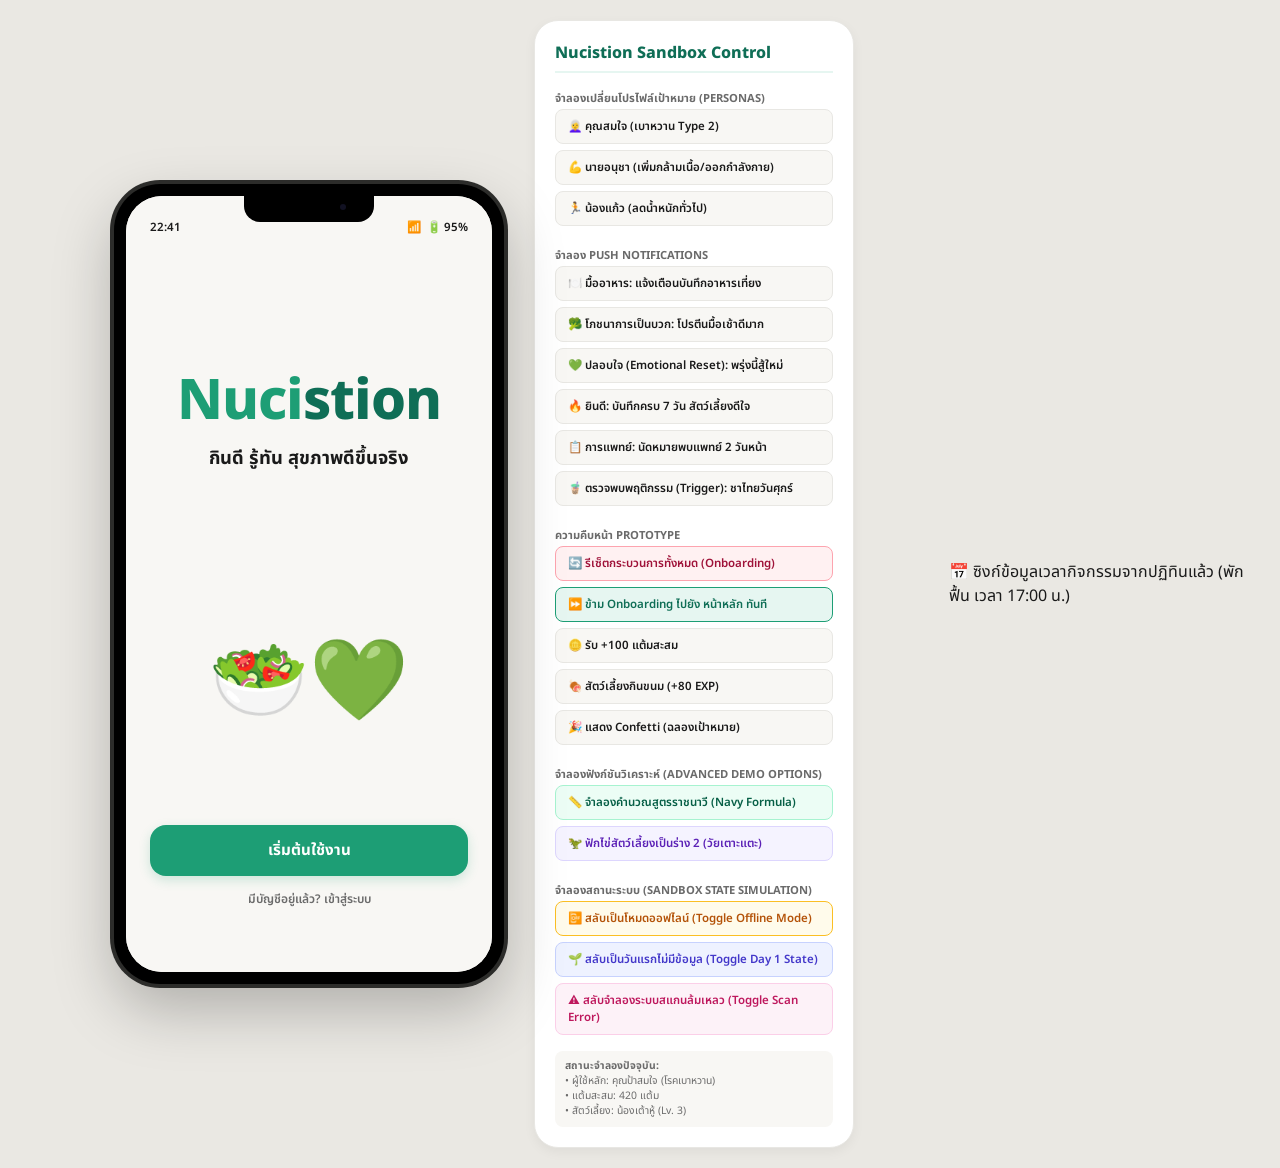
==== index.html @ e3ae2450 "feat: complete body composition, timing planner, custom name Nucistion, and sandbox controls" ====
<!DOCTYPE html>
<html lang="th">
<head>
  <meta charset="UTF-8">
  <meta name="viewport" content="width=device-width, initial-scale=1.0">
  <title>Nucistion — กินดี รู้ทัน สุขภาพดีขึ้นจริง</title>
  <meta name="description" content="Nucistion Mobile Prototype — Thai health and nutrition mobile app prototype.">
  <link rel="preconnect" href="https://fonts.googleapis.com">
  <link rel="preconnect" href="https://fonts.gstatic.com" crossorigin>
  <link href="https://fonts.googleapis.com/css2?family=Inter:wght@400;500;600;700;800&family=Noto+Sans+Thai:wght@300;400;500;600;700;800&display=swap" rel="stylesheet">
  <link rel="stylesheet" href="styles.css?v=1.0.2">
</head>
<body>

  <!-- App Sandbox containing the Phone Simulator and Developer Control Sidebar -->
  <div class="app-sandbox">

    <!-- ========================================== -->
    <!-- 📱 PHONE FRAME SIMULATOR -->
    <!-- ========================================== -->
    <div class="phone-frame">
      <div class="phone-inner">
        
        <!-- Status Bar notch details -->
        <div class="phone-notch"></div>
        <div class="phone-status-bar">
          <span class="time" id="status-time">10:03</span>
          <div class="status-right">
            <span>📶</span>
            <span>🔋 95%</span>
          </div>
        </div>

        <!-- Offline Mode Banner -->
        <div class="offline-banner" id="app-offline-banner" style="display: none;">
          📴 ออฟไลน์อยู่: ใช้ฐานข้อมูลในเครื่องชั่วคราว ข้อมูลจะถูกซิงก์เมื่อกลับมาเชื่อมต่อ
        </div>

        <!-- Floating Simulation Notification Bar -->
        <div class="floating-notif-banner" id="notif-banner" onclick="dismissNotifBanner()">
          <span class="floating-notif-icon" id="notif-icon">🍽️</span>
          <div class="floating-notif-content">
            <div class="floating-notif-title" id="notif-title">แจ้งเตือนบันทึกมื้ออาหาร</div>
            <div class="floating-notif-text" id="notif-text">ถึงเวลามื้อเที่ยงแล้ว อย่าลืมบันทึกนะ</div>
          </div>
        </div>

        <!-- Phone screens container -->
        <div class="phone-screens">

          <!-- ==================== ONBOARDING STEP 1 ==================== -->
          <div class="screen active" id="onb-1">
            <div class="welcome-container">
              <div class="welcome-logo-area">
                <div class="welcome-logo">Nuci<span>stion</span></div>
                <div class="welcome-tagline">กินดี รู้ทัน สุขภาพดีขึ้นจริง</div>
              </div>
              <div class="welcome-illust">🥗💚</div>
              <div class="btn-container" style="width: 100%; padding: 0;">
                <button class="primary-btn" onclick="nextOnboardingStep(2)">เริ่มต้นใช้งาน</button>
                <a href="#" class="secondary-link" onclick="bypassOnboarding()">มีบัญชีอยู่แล้ว? เข้าสู่ระบบ</a>
              </div>
            </div>
          </div>

          <!-- ==================== ONBOARDING STEP 2 ==================== -->
          <div class="screen" id="onb-2">
            <div class="onboarding-progress-container">
              <div class="onboarding-progress-bar">
                <div class="onboarding-progress-fill" style="width: 33.3%"></div>
              </div>
              <span class="onboarding-step-label">ขั้นตอนที่ 2 จาก 6: ข้อมูลเบื้องต้น</span>
            </div>
            
            <div class="section-title">ข้อมูลสัดส่วนของคุณ</div>
            
            <div class="form-group">
              <label class="form-label">ชื่อเล่นของคุณ</label>
              <input type="text" class="form-input" id="input-name" placeholder="ระบุชื่อของคุณ" value="สมใจ">
            </div>

            <div class="form-group">
              <label class="form-label">อายุ (ปี)</label>
              <input type="number" class="form-input" id="input-age" placeholder="ระบุอายุ" value="58">
            </div>

            <div class="form-group">
              <label class="form-label">เพศ</label>
              <div class="gender-select">
                <button class="gender-btn" id="g-male" onclick="setGender('ชาย')">ชาย</button>
                <button class="gender-btn active" id="g-female" onclick="setGender('หญิง')">หญิง</button>
                <button class="gender-btn" id="g-none" onclick="setGender('ไม่ระบุ')">ไม่ระบุ</button>
              </div>
            </div>

            <div class="form-group">
              <div class="input-row">
                <div style="flex: 1;">
                  <label class="form-label">น้ำหนัก (กิโลกรัม)</label>
                  <input type="number" class="form-input" id="input-weight" placeholder="เช่น 65" value="82" oninput="calculateBMI()">
                </div>
                <div style="flex: 1;">
                  <label class="form-label">ส่วนสูง (เซนติเมตร)</label>
                  <input type="number" class="form-input" id="input-height" placeholder="เช่น 160" value="158" oninput="calculateBMI()">
                </div>
              </div>
            </div>

            <!-- Dynamic auto-calculated BMI details widget -->
            <div class="bmi-widget">
              <div class="bmi-left">
                <span class="bmi-title">ดัชนีมวลกาย (BMI) ของคุณ</span>
                <span class="bmi-value" id="bmi-val">32.8</span>
                <div>
                  <span class="bmi-badge red" id="bmi-badge">โรคอ้วน</span>
                </div>
              </div>
              <div class="bmi-calories">
                <span class="calories-title">พลังงานแนะนำต่อวัน</span>
                <div class="calories-val" id="recommended-calories">1,600 kcal</div>
              </div>
            </div>

            <div class="btn-container">
              <button class="primary-btn" onclick="nextOnboardingStep(3)">ถัดไป</button>
            </div>
          </div>

          <!-- ==================== ONBOARDING STEP 3 (NEW) ==================== -->
          <div class="screen" id="onb-3">
            <div class="onboarding-progress-container">
              <div class="onboarding-progress-bar">
                <div class="onboarding-progress-fill" style="width: 50%"></div>
              </div>
              <span class="onboarding-step-label">ขั้นตอนที่ 3 จาก 6: องค์ประกอบร่างกาย</span>
            </div>

            <div class="section-title">ประมาณการไขมันสะสม (Body Fat %)</div>
            <p style="font-size: 0.68rem; color: var(--text-secondary); margin: -4px 0 12px; line-height: 1.4; padding: 0 4px;">
              สัดส่วนไขมันสะสมในร่างกายจะช่วยคำนวณเป้าหมายโปรตีนและสารอาหารได้แม่นยำยิ่งขึ้น เลือกวิธีประมาณการจากเครื่องมือด้านล่างนี้ได้เลยค่ะ
            </p>

            <div style="background: var(--surface); padding: 12px; border-radius: var(--radius); border: 1px solid var(--border); margin: 0 4px;">
              <div style="font-size: 0.72rem; font-weight: 800; color: var(--text-secondary); margin-bottom: 8px; display: flex; align-items: center; justify-content: space-between;">
                <span>🧬 การคำนวณองค์ประกอบร่างกาย</span>
                <select class="form-input" id="onb-body-comp-goal" onchange="syncOnbGoalToMain(this.value)" style="width: auto; padding: 2px 6px; font-size: 0.65rem; height: auto; border-radius: 8px; margin: 0; border: 1px solid var(--border);">
                  <option value="recomp">Recomp (เพิ่มกล้าม+ลดไขมัน)</option>
                  <option value="bulk">Bulk (เพิ่มกล้ามเนื้อ)</option>
                  <option value="cut">Cut (ลดไขมันรักษากล้าม)</option>
                  <option value="gain">เพิ่มน้ำหนัก (เพิ่มน้ำหนักตัว)</option>
                  <option value="none">ไม่มี (รักษาน้ำหนักตัว)</option>
                </select>
              </div>

              <!-- 3-Way Selector Method Tabs (Onboarding duplicate) -->
              <div style="display: flex; background: var(--bg); border-radius: 8px; padding: 2px; border: 1px solid var(--border); margin-bottom: 10px;">
                <button id="onb-bf-method-btn-manual" onclick="switchOnbBfMethod('manual')" style="flex: 1; padding: 5px 2px; font-size: 0.62rem; border: none; background: var(--surface); box-shadow: 0 1px 2px rgba(0,0,0,0.05); cursor: pointer; border-radius: 6px; font-weight: 700; color: var(--primary-dark); transition: all 0.2s;">✍️ กรอกเอง</button>
                <button id="onb-bf-method-btn-visual" onclick="switchOnbBfMethod('visual')" style="flex: 1; padding: 5px 2px; font-size: 0.62rem; border: none; background: transparent; cursor: pointer; border-radius: 6px; font-weight: 600; color: var(--text-muted); transition: all 0.2s;">👤 เลือกรูปร่าง</button>
                <button id="onb-bf-method-btn-navy" onclick="switchOnbBfMethod('navy')" style="flex: 1; padding: 5px 2px; font-size: 0.62rem; border: none; background: transparent; cursor: pointer; border-radius: 6px; font-weight: 600; color: var(--text-muted); transition: all 0.2s;">📏 สายวัด (Navy)</button>
              </div>

              <!-- Panel 1: Manual Input -->
              <div id="onb-bf-panel-manual" style="margin-bottom: 10px;">
                <div style="display: flex; gap: 8px; align-items: flex-end;">
                  <div style="flex: 1;">
                    <label style="font-size: 0.62rem; font-weight: 700; color: var(--text-muted); display: block; margin-bottom: 2px;">เปอร์เซ็นต์ไขมัน (% Body Fat)</label>
                    <input type="number" class="form-input" id="onb-input-body-fat" placeholder="ระบุ % เช่น 28" value="32" oninput="calculateOnbBodyComp()" style="padding: 4px 8px; font-size: 0.72rem; height: 30px; margin: 0; width: 100%;">
                  </div>
                </div>
                <span style="font-size: 0.58rem; color: var(--text-muted); display: block; margin-top: 4px;">*พิมพ์ % ไขมัน เพื่อประเมินผลลัพธ์มวลไร้ไขมันของคุณ</span>
              </div>

              <!-- Panel 2: Visual Selector -->
              <div id="onb-bf-panel-visual" style="display: none; margin-bottom: 10px;">
                <label style="font-size: 0.62rem; font-weight: 700; color: var(--text-muted); display: block; margin-bottom: 4px;">แตะเลือกรูปร่างปัจจุบันที่ตรงกับคุณมากที่สุด:</label>
                <div style="display: flex; flex-direction: column; gap: 4px;" id="onb-visual-options-container">
                  <!-- Loaded dynamically based on gender -->
                </div>
              </div>

              <!-- Panel 3: Navy Circumference Formula -->
              <div id="onb-bf-panel-navy" style="display: none; margin-bottom: 10px;">
                <div style="display: grid; grid-template-columns: 1fr 1fr; gap: 6px; margin-bottom: 6px;">
                  <div>
                    <label style="font-size: 0.58rem; font-weight: 700; color: var(--text-muted); display: block; margin-bottom: 1px;">รอบคอ (ซม.)</label>
                    <input type="number" class="form-input" id="onb-navy-neck" value="38" style="padding: 4px 6px; font-size: 0.7rem; height: 26px; margin: 0; width: 100%;">
                  </div>
                  <div>
                    <label style="font-size: 0.58rem; font-weight: 700; color: var(--text-muted); display: block; margin-bottom: 1px;">รอบเอว (ซม.)</label>
                    <input type="number" class="form-input" id="onb-navy-waist" value="94" style="padding: 4px 6px; font-size: 0.7rem; height: 26px; margin: 0; width: 100%;">
                  </div>
                  <div id="onb-navy-hip-container" style="display: none; grid-column: span 2;">
                    <label style="font-size: 0.58rem; font-weight: 700; color: var(--text-muted); display: block; margin-bottom: 1px;">รอบสะโพก (ซม.) *เฉพาะผู้หญิง</label>
                    <input type="number" class="form-input" id="onb-navy-hip" value="108" style="padding: 4px 6px; font-size: 0.7rem; height: 26px; margin: 0; width: 100%;">
                  </div>
                </div>
                <div style="display: flex; justify-content: space-between; align-items: center; font-size: 0.6rem; color: var(--text-secondary); margin-bottom: 6px; background: var(--bg); padding: 4px 6px; border-radius: 4px;">
                  <span>ส่วนสูงของคุณ (จากขั้นตอนที่ 2):</span>
                  <span style="font-weight: 700;" id="onb-navy-height-lbl">158 ซม.</span>
                </div>
                <button class="primary-btn" onclick="calculateOnbNavyBf()" style="padding: 6px; font-size: 0.68rem; font-weight: 700; width: 100%; border-radius: 8px;">คำนวณผลจากสูตรราชนาวี 📐</button>
              </div>

              <!-- Output Mass Card -->
              <div class="before-after-grid" style="grid-template-columns: 1fr 1fr; gap: 8px; margin-top: 6px;">
                <div class="ba-card" style="padding: 6px 8px; background: var(--bg);">
                  <span class="ba-lbl" style="font-size: 0.58rem;">Lean Mass (มวลไร้ไขมัน)</span>
                  <div style="margin: 2px 0;">
                    <span id="onb-lean-mass" style="font-size: 0.85rem; font-weight: 700; color: var(--primary-dark);">55.8 kg</span>
                  </div>
                </div>
                <div class="ba-card" style="padding: 6px 8px; background: var(--bg);">
                  <span class="ba-lbl" style="font-size: 0.58rem;">Fat Mass (มวลไขมันรวม)</span>
                  <div style="margin: 2px 0;">
                    <span id="onb-fat-mass" style="font-size: 0.85rem; font-weight: 700; color: var(--danger);">26.2 kg</span>
                  </div>
                </div>
              </div>
            </div>

            <div class="btn-container">
              <button class="primary-btn" onclick="nextOnboardingStep(4)">ถัดไป</button>
            </div>
          </div>

          <!-- ==================== ONBOARDING STEP 4 (OLD 3) ==================== -->
          <div class="screen" id="onb-4">
            <div class="onboarding-progress-container">
              <div class="onboarding-progress-bar">
                <div class="onboarding-progress-fill" style="width: 66.6%"></div>
              </div>
              <span class="onboarding-step-label">ขั้นตอนที่ 4 จาก 6: เลือกเป้าหมายและภาวะสุขภาพ</span>
            </div>

            <div class="section-title">SECTION A: ฉันเป็นคนทั่วไป ต้องการ...</div>
            <div class="preset-cards" id="general-presets">
              <div class="preset-card" id="card-weight-loss" onclick="togglePreset('weight-loss')">
                <div class="preset-icon">🏃</div>
                <div class="preset-info">
                  <div class="preset-name">ลดน้ำหนัก</div>
                  <div class="preset-desc">ลดแคลอรีและไขมัน เพื่อน้ำหนักที่ดีขึ้น</div>
                </div>
              </div>
              <div class="preset-card" id="card-muscle" onclick="togglePreset('muscle')">
                <div class="preset-icon">💪</div>
                <div class="preset-info">
                  <div class="preset-name">เพิ่มกล้ามเนื้อ</div>
                  <div class="preset-desc">เพิ่มโปรตีนและ Macro ที่เหมาะกับการออกกำลังกาย</div>
                </div>
              </div>
              <div class="preset-card" id="card-healthy" onclick="togglePreset('healthy')">
                <div class="preset-icon">🥗</div>
                <div class="preset-info">
                  <div class="preset-name">กินสุขภาพดีขึ้น</div>
                  <div class="preset-desc">ปรับพฤติกรรมการกินทั่วไป ไม่มีโรคเฉพาะ</div>
                </div>
              </div>
              <div class="preset-card" id="card-energy" onclick="togglePreset('energy')">
                <div class="preset-icon">⚡</div>
                <div class="preset-info">
                  <div class="preset-name">เพิ่มพลังงาน</div>
                  <div class="preset-desc">กินอาหารที่ให้พลังงานสม่ำเสมอตลอดวัน</div>
                </div>
              </div>
              <div class="preset-card" id="card-mindful" onclick="togglePreset('mindful')">
                <div class="preset-icon">🧘</div>
                <div class="preset-info">
                  <div class="preset-name">ลดความเครียดจากการกิน</div>
                  <div class="preset-desc">ไม่นับแคลอรีเคร่งครัด เน้น Mindful Eating</div>
                </div>
              </div>
            </div>

            <div class="section-title">SECTION B: ฉันมีโรคประจำตัว ต้องการดูแล...</div>
            <div class="preset-cards" id="ncd-presets">
              <div class="preset-card active" id="card-ncd-diabetes" onclick="togglePreset('ncd-diabetes')">
                <div class="preset-icon">🩸</div>
                <div class="preset-info">
                  <div class="preset-name">โรคเบาหวาน (Type 2)</div>
                  <div class="preset-desc">ควบคุมน้ำตาลและคาร์โบไฮเดรต ค่า target อิงจาก WHO</div>
                  <span class="ncd-badge-tag">NCD Program • เบาหวาน</span>
                </div>
              </div>
              <div class="preset-card" id="card-ncd-bp" onclick="togglePreset('ncd-bp')">
                <div class="preset-icon">💊</div>
                <div class="preset-info">
                  <div class="preset-name">ความดันโลหิตสูง</div>
                  <div class="preset-desc">ลดโซเดียม เพิ่มโพแทสเซียม ตาม DASH Diet</div>
                  <span class="ncd-badge-tag">NCD Program • ความดัน</span>
                </div>
              </div>
              <div class="preset-card" id="card-ncd-cholesterol" onclick="togglePreset('ncd-cholesterol')">
                <div class="preset-icon">🫀</div>
                <div class="preset-info">
                  <div class="preset-name">ไขมันในเลือดสูง</div>
                  <div class="preset-desc">ลดไขมันอิ่มตัว เพิ่มไขมันดี ลด LDL</div>
                  <span class="ncd-badge-tag">NCD Program • ไขมัน</span>
                </div>
              </div>
              <div class="preset-card" id="card-ncd-obesity" onclick="togglePreset('ncd-obesity')">
                <div class="preset-icon">⚖️</div>
                <div class="preset-info">
                  <div class="preset-name">โรคอ้วน (BMI > 30)</div>
                  <div class="preset-desc">โปรแกรมลดน้ำหนักเข้มข้น ดูแลทั้งแคลอรีและโภชนาการ</div>
                  <span class="ncd-badge-tag">NCD Program • โรคอ้วน</span>
                </div>
              </div>
              <div class="preset-card" id="card-ncd-multi" onclick="togglePreset('ncd-multi')">
                <div class="preset-icon">🔴</div>
                <div class="preset-info">
                  <div class="preset-name">มีหลายโรคพร้อมกัน</div>
                  <div class="preset-desc">ปรับ target ให้ครอบคลุมทุกโรคที่มี</div>
                  <span class="ncd-badge-tag">NCD Program • หลายโรค</span>
                </div>
              </div>
            </div>

            <div class="btn-container">
              <button class="primary-btn" onclick="nextOnboardingStep(5)">ถัดไป</button>
            </div>
          </div>

          <!-- ==================== ONBOARDING STEP 5 (OLD 4) ==================== -->
          <div class="screen" id="onb-5">
            <div class="onboarding-progress-container">
              <div class="onboarding-progress-bar">
                <div class="onboarding-progress-fill" style="width: 83.3%"></div>
              </div>
              <span class="onboarding-step-label">ขั้นตอนที่ 5 จาก 6: เป้าหมายทางโภชนาการประจำวัน</span>
            </div>

            <div class="section-title">เป้าหมายของคุณที่ระบบวิเคราะห์ไว้</div>
            
            <div class="target-preview-grid" id="target-preview-list">
              <!-- Calorie -->
              <div class="target-card">
                <span class="target-card-icon">🔥</span>
                <span class="target-card-label">พลังงานพลังงานที่ควรได้รับ</span>
                <span class="target-card-val" id="prev-val-calories">1,600 kcal</span>
              </div>
              <!-- Sugar -->
              <div class="target-card">
                <span class="target-card-icon">🍬</span>
                <span class="target-card-label">เป้าหมายน้ำตาล</span>
                <span class="target-card-val" id="prev-val-sugar">&lt; 25 g</span>
                <span class="target-card-limit" id="prev-lbl-sugar">NCD Limit • เบาหวาน</span>
              </div>
              <!-- Carb -->
              <div class="target-card">
                <span class="target-card-icon">🍚</span>
                <span class="target-card-label">เป้าหมายคาร์โบไฮเดรต</span>
                <span class="target-card-val" id="prev-val-carb">&lt; 130 g</span>
              </div>
              <!-- Sodium -->
              <div class="target-card">
                <span class="target-card-icon">🧂</span>
                <span class="target-card-label">เป้าหมายโซเดียม</span>
                <span class="target-card-val" id="prev-val-sodium">&lt; 2,000 mg</span>
              </div>
              <!-- Protein -->
              <div class="target-card">
                <span class="target-card-icon">🥩</span>
                <span class="target-card-label">เป้าหมายโปรตีน</span>
                <span class="target-card-val" id="prev-val-protein">&gt; 70 g</span>
              </div>
              <!-- Fat -->
              <div class="target-card">
                <span class="target-card-icon">🥑</span>
                <span class="target-card-label">เป้าหมายไขมัน</span>
                <span class="target-card-val" id="prev-val-fat">&lt; 50 g</span>
              </div>
            </div>

            <span class="subtitle-center">ปรับได้ภายหลังในการตั้งค่าในโปรไฟล์</span>

            <div class="btn-container">
              <button class="primary-btn" onclick="nextOnboardingStep(6)">ถัดไป</button>
            </div>
          </div>

          <!-- ==================== ONBOARDING STEP 6 (OLD 5) ==================== -->
          <div class="screen" id="onb-6">
            <div class="onboarding-progress-container">
              <div class="onboarding-progress-bar">
                <div class="onboarding-progress-fill" style="width: 100%"></div>
              </div>
              <span class="onboarding-step-label">ขั้นตอนที่ 6 จาก 6: แจ้งเตือน & การเชื่อมต่อ</span>
            </div>

            <div class="setup-group">
              <div class="setup-title">⏰ ให้แจ้งเตือนบันทึกมื้ออาหารกี่โมง?</div>
              <div class="time-slots">
                <div class="time-slot-row" style="display: flex; align-items: center; justify-content: space-between; margin-bottom: 8px;">
                  <div style="display: flex; align-items: center; gap: 8px;">
                    <input type="checkbox" id="enable-breakfast" checked onchange="toggleMealReminder('breakfast', this.checked)" style="width: 16px; height: 16px; margin: 0; cursor: pointer; accent-color: var(--primary);">
                    <span class="time-slot-label" id="lbl-breakfast">🌅 มื้อเช้า</span>
                  </div>
                  <input type="text" class="time-slot-input" id="alert-breakfast" value="08:00" placeholder="08:00" maxlength="5" oninput="formatTimeInput(this)" onblur="validateAndCleanTimeInput(this)" style="margin: 0; width: 75px; text-align: center;">
                </div>
                <div class="time-slot-row" style="display: flex; align-items: center; justify-content: space-between; margin-bottom: 8px;">
                  <div style="display: flex; align-items: center; gap: 8px;">
                    <input type="checkbox" id="enable-lunch" checked onchange="toggleMealReminder('lunch', this.checked)" style="width: 16px; height: 16px; margin: 0; cursor: pointer; accent-color: var(--primary);">
                    <span class="time-slot-label" id="lbl-lunch">☀️ มื้อเที่ยง</span>
                  </div>
                  <input type="text" class="time-slot-input" id="alert-lunch" value="12:30" placeholder="12:30" maxlength="5" oninput="formatTimeInput(this)" onblur="validateAndCleanTimeInput(this)" style="margin: 0; width: 75px; text-align: center;">
                </div>
                <div class="time-slot-row" style="display: flex; align-items: center; justify-content: space-between;">
                  <div style="display: flex; align-items: center; gap: 8px;">
                    <input type="checkbox" id="enable-dinner" checked onchange="toggleMealReminder('dinner', this.checked)" style="width: 16px; height: 16px; margin: 0; cursor: pointer; accent-color: var(--primary);">
                    <span class="time-slot-label" id="lbl-dinner">🌙 มื้อเย็น</span>
                  </div>
                  <input type="text" class="time-slot-input" id="alert-dinner" value="18:30" placeholder="18:30" maxlength="5" oninput="formatTimeInput(this)" onblur="validateAndCleanTimeInput(this)" style="margin: 0; width: 75px; text-align: center;">
                </div>
              </div>
            </div>

            <div class="setup-group">
              <div class="setup-title">🔌 เชื่อมต่อข้อมูลภายนอก</div>
              
              <div class="toggle-row">
                <div class="toggle-info">
                  <span class="toggle-label">เชื่อมต่อ Google Fit / Apple Health</span>
                  <span class="toggle-desc">เพื่อนำเข้าจำนวนก้าวและข้อมูลการเผาผลาญประจำวัน</span>
                </div>
                <label class="switch">
                  <input type="checkbox" id="link-health" checked>
                  <span class="slider"></span>
                </label>
              </div>

              <div class="toggle-row" style="opacity: 0.55; cursor: not-allowed; pointer-events: none;">
                <div class="toggle-info">
                  <span class="toggle-label" style="color: var(--text-muted);">เชื่อมต่อนัดหมายแพทย์</span>
                  <span class="toggle-desc">เพื่อแบ่งปันข้อมูลและรายงานบันทึกอาหารให้แพทย์เข้าถึง</span>
                  <span style="font-size: 0.58rem; color: #9CA3AF; display: block; margin-top: 2px; font-weight: 600;">🔒 ระบบยังไม่เปิดใช้งาน (เร็วๆ นี้)</span>
                </div>
                <label class="switch" style="cursor: not-allowed;">
                  <input type="checkbox" id="link-doctor" disabled>
                  <span class="slider"></span>
                </label>
              </div>

              <div class="toggle-row">
                <div class="toggle-info">
                  <span class="toggle-label">เชื่อมต่อปฏิทิน (Google Calendar / iCal)</span>
                  <span class="toggle-desc">เพื่อซิงก์เวลานัดออกกำลังกาย วิ่ง หรือสอบ/ประชุม อัตโนมัติ</span>
                </div>
                <label class="switch">
                  <input type="checkbox" id="link-calendar" checked onchange="toggleCalendarSync(this.checked)">
                  <span class="slider"></span>
                </label>
              </div>
            </div>

            <div class="btn-container">
              <button class="primary-btn" onclick="startApp()">เริ่มใช้งาน Nucistion</button>
            </div>
          </div>

          <!-- ==================== MAIN TAB 1: HOME ==================== -->
          <div class="screen" id="main-tab-home">
            <div class="home-top-bar">
              <div class="user-greeting">
                <span class="hi">สวัสดี 👋</span>
                <span class="name" id="home-user-name">คุณสมใจ</span>
              </div>
              <div class="home-top-actions">
                <div class="streak-pill" id="home-streak-badge">
                  <span>🔥</span> <span id="home-streak-val">7</span> วัน
                </div>
                <div class="notif-bell" onclick="simulateFloatingNotification(1)">
                  <span>🔔</span>
                  <div class="notif-bell-badge"></div>
                </div>
              </div>
            </div>

            <!-- Synced Steps & Calories Burned Widget (Google Fit / Apple Health) -->
            <div class="sync-steps-widget" id="health-sync-widget" style="display: none;">
              <div style="display:flex; align-items:center; gap:8px;">
                <span style="font-size:1.3rem;">🏃</span>
                <div>
                  <div style="font-size:0.75rem; font-weight:700;" id="health-steps">🚶 8,420 ก้าว</div>
                  <div style="font-size:0.58rem; color:var(--text-secondary);">ดึงข้อมูลจาก Google Fit วันนี้</div>
                </div>
              </div>
              <div style="font-size:0.85rem; font-weight:800; color:#1D9E75;" id="health-burn">🔥 340 kcal</div>
            </div>

            <div id="home-normal-view">
              <!-- SVG Multi concentric rings center component -->
            <div class="nutrition-ring-container">
              <svg class="nested-svg-rings" viewBox="0 0 200 200">
                <!-- Concentric ring 1: Calories (r=85, circ=534) -->
                <circle class="svg-ring-bg" cx="100" cy="100" r="85"></circle>
                <circle class="svg-ring-fill" id="ring-cals" cx="100" cy="100" r="85" stroke="#1D9E75" stroke-dasharray="534" stroke-dashoffset="267"></circle>

                <!-- Concentric ring 2: Protein (r=74, circ=465) -->
                <circle class="svg-ring-bg" cx="100" cy="100" r="74"></circle>
                <circle class="svg-ring-fill" id="ring-protein" cx="100" cy="100" r="74" stroke="#3B82F6" stroke-dasharray="465" stroke-dashoffset="180"></circle>

                <!-- Concentric ring 3: Carb (r=63, circ=396) -->
                <circle class="svg-ring-bg" cx="100" cy="100" r="63"></circle>
                <circle class="svg-ring-fill" id="ring-carb" cx="100" cy="100" r="63" stroke="#FBBF24" stroke-dasharray="396" stroke-dashoffset="100"></circle>

                <!-- Concentric ring 4: Fat (r=52, circ=327) -->
                <circle class="svg-ring-bg" cx="100" cy="100" r="52"></circle>
                <circle class="svg-ring-fill" id="ring-fat" cx="100" cy="100" r="52" stroke="#EC4899" stroke-dasharray="327" stroke-dashoffset="80"></circle>

                <!-- Concentric ring 5: Sodium (r=41, circ=258) -->
                <circle class="svg-ring-bg" cx="100" cy="100" r="41"></circle>
                <circle class="svg-ring-fill" id="ring-sodium" cx="100" cy="100" r="41" stroke="#F97316" stroke-dasharray="258" stroke-dashoffset="193"></circle>

                <!-- Concentric ring 6: Sugar (r=30, circ=188) -->
                <circle class="svg-ring-bg" cx="100" cy="100" r="30"></circle>
                <circle class="svg-ring-fill" id="ring-sugar" cx="100" cy="100" r="30" stroke="#EF4444" stroke-dasharray="188" stroke-dashoffset="140"></circle>
              </svg>
              <div class="ring-center-text">
                <span class="ring-center-label">เหลือพลังงาน</span>
                <span class="ring-center-val" id="home-rem-calories">820</span>
                <span class="ring-center-unit">kcal</span>
              </div>
            </div>

            <!-- Ring details indicators -->
            <div class="home-nutrient-grid">
              <div class="home-nutrient-micro" id="card-micro-cal">
                <div class="micro-header">
                  <span class="micro-dot" style="background:#1D9E75;"></span>
                  <span class="micro-name">พลังงาน</span>
                </div>
                <div class="micro-val"><span id="lbl-cal-curr">780</span> <span class="micro-max">/ <span id="lbl-cal-max">1600</span> kcal</span></div>
              </div>
              <div class="home-nutrient-micro" id="card-micro-protein">
                <div class="micro-header">
                  <span class="micro-dot" style="background:#3B82F6;"></span>
                  <span class="micro-name">โปรตีน</span>
                </div>
                <div class="micro-val"><span id="lbl-protein-curr">45</span> <span class="micro-max">/ <span id="lbl-protein-max">70</span> g</span></div>
              </div>
              <div class="home-nutrient-micro" id="card-micro-carb">
                <div class="micro-header">
                  <span class="micro-dot" style="background:#FBBF24;"></span>
                  <span class="micro-name">คาร์บ</span>
                </div>
                <div class="micro-val"><span id="lbl-carb-curr">95</span> <span class="micro-max">/ <span id="lbl-carb-max">130</span> g</span></div>
              </div>
              <div class="home-nutrient-micro" id="card-micro-fat">
                <div class="micro-header">
                  <span class="micro-dot" style="background:#EC4899;"></span>
                  <span class="micro-name">ไขมัน</span>
                </div>
                <div class="micro-val"><span id="lbl-fat-curr">25</span> <span class="micro-max">/ <span id="lbl-fat-max">50</span> g</span></div>
              </div>
              <div class="home-nutrient-micro" id="card-micro-sodium">
                <div class="micro-header">
                  <span class="micro-dot" style="background:#F97316;"></span>
                  <span class="micro-name">โซเดียม</span>
                </div>
                <div class="micro-val"><span id="lbl-sodium-curr">1,490</span> <span class="micro-max">/ <span id="lbl-sodium-max">2000</span> mg</span></div>
              </div>
              <div class="home-nutrient-micro" id="card-micro-sugar">
                <div class="micro-header">
                  <span class="micro-dot" style="background:#EF4444;"></span>
                  <span class="micro-name">น้ำตาล</span>
                </div>
                <div class="micro-val"><span id="lbl-sugar-curr">42</span> <span class="micro-max">/ <span id="lbl-sugar-max">25</span> g</span></div>
              </div>
            </div>

            <!-- Meal Quality Score Card -->
            <div class="dashboard-card" onclick="openMealQualityModal()" style="cursor: pointer; transition: transform 0.2s;" onmouseover="this.style.transform='translateY(-2px)'" onmouseout="this.style.transform='translateY(0)'">
              <div class="score-widget">
                <div class="score-circle amber" id="score-circle">58</div>
                <div class="score-details">
                  <span class="score-lbl">คะแนนคุณภาพมื้ออาหารวันนี้ 🔍 (กดดูรายละเอียด)</span>
                  <div class="score-badge-text amber" id="score-badge-text">พอใช้</div>
                  <div class="score-tip" id="score-tip-text">มื้อกลางวันน้ำตาลค่อนข้างสูง มื้อเย็นลองเน้นทานผักผลไม้นะคะ 🥦</div>
                </div>
              </div>
            </div>

            <!-- Today's Meal Log -->
            <div class="meal-list-header">บันทึกอาหารวันนี้</div>
            <div class="meal-rows">
              <!-- Morning -->
              <div class="meal-log-row">
                <div class="meal-row-left">
                  <span class="meal-row-icon">🌅</span>
                  <div class="meal-row-info">
                    <span class="meal-row-title">มื้อเช้า</span>
                    <span class="meal-row-desc" id="row-desc-morning">ข้าวต้มปลาทองเก๊า + ไข่ต้ม</span>
                  </div>
                </div>
                <div class="meal-row-calories" id="row-cal-morning">280 kcal</div>
              </div>
              <!-- Lunch -->
              <div class="meal-log-row" id="lunch-row-container">
                <div class="meal-row-left">
                  <span class="meal-row-icon">☀️</span>
                  <div class="meal-row-info">
                    <span class="meal-row-title">มื้อเที่ยง</span>
                    <span class="meal-row-desc" id="row-desc-lunch">ผัดซีอิ๊วเส้นใหญ่หมูสับ</span>
                  </div>
                </div>
                <div class="meal-row-calories" id="row-cal-lunch">500 kcal</div>
              </div>
              <!-- Dinner -->
              <div class="meal-log-row" id="dinner-row-container">
                <div class="meal-row-left">
                  <span class="meal-row-icon">🌙</span>
                  <div class="meal-row-info">
                    <span class="meal-row-title">มื้อเย็น</span>
                    <span class="meal-row-desc empty" id="row-desc-dinner">+ บันทึกมื้อนี้</span>
                  </div>
                </div>
                <button class="meal-quick-add" onclick="switchTab('tab-scan')">📸</button>
              </div>
            </div>

            <!-- Decision support preview card -->
            <div class="decision-preview-card">
              <div class="decision-prev-header">
                <span>🧭</span> ก่อนมื้อถัดไปแนะนำ
              </div>
              <div class="decision-prev-text" id="home-decision-coach-text">
                น้ำตาลสะสมวันนี้ใกล้เป้าหมายแล้ว หลีกเลี่ยงน้ำหวานชาไข่มุก และเลือกข้าวกล้องในมื้อเย็นนะคะ
              </div>
              <button class="decision-prev-btn" onclick="switchTab('tab-decision')">ดูคำแนะนำทั้งหมด →</button>
            </div>

            <!-- Virtual Pet Widget -->
            <div class="pet-widget-card" onclick="switchTab('tab-profile')">
              <span class="pet-widget-illust" id="pet-widget-mood">🐱</span>
              <div class="pet-widget-info">
                <div class="pet-widget-header">
                  <span class="pet-widget-name" id="pet-widget-name">น้องเต้าหู้</span>
                  <span class="pet-widget-lvl" id="pet-widget-lvl">Lv. 3</span>
                </div>
                <div class="pet-widget-status" id="pet-widget-status">วันนี้น้ำตาลเกินเป้าหมาย น้องเหนื่อยเล็กน้อย ต้องการผักสักนิด!</div>
              </div>
            </div>
          </div> <!-- End of home-normal-view -->

          <!-- Onboarding Day 1 Home Empty State -->
          <div id="home-empty-view" class="empty-state-view" style="display: none;">
            <div class="empty-state-emoji" id="home-empty-emoji">🏠🥗</div>
            <div class="empty-state-title" id="home-empty-title">ยินดีต้อนรับสู่วันแรกของคุณ!</div>
            <div class="empty-state-desc" id="home-empty-desc">
              ยินดีต้อนรับสู่ Nucistion! วันนี้ยังไม่มีการบันทึกอาหาร เริ่มสร้างพฤติกรรมโภชนาการที่ดีด้วยการถ่ายรูปหรือพิมพ์ค้นหาอาหารที่คุณทานเพื่อปลดล็อคบทวิเคราะห์ในแดชบอร์ดกันค่ะ
            </div>
            <button class="primary-btn" id="home-empty-btn" onclick="switchTab('tab-scan')" style="max-width: 220px; margin: 15px auto 0; display: block;">📸 บันทึกอาหารมื้อแรก</button>
          </div>
        </div>

          <!-- ==================== MAIN TAB 2: Food Scan & Log ==================== -->
          <div class="screen" id="main-tab-scan">
            <!-- Viewfinder -->
            <div class="scan-camera-viewfinder" id="camera-viewfinder">
              <div class="scan-gps-overlay">
                <div class="scan-gps-dot"></div>
                <span id="scan-gps-lbl">📍 ร้านตามสั่ง เจ๊วรรณ</span>
              </div>
              <div class="scan-guide-box">
                <div class="scan-guide-corner tl"></div>
                <div class="scan-guide-corner tr"></div>
                <div class="scan-guide-corner bl"></div>
                <div class="scan-guide-corner br"></div>
                <span class="scan-guide-lbl">🍽️ เล็งอาหารให้อยู่ในกรอบ</span>
              </div>
              <div class="camera-shutter-bar">
                <button class="camera-shutter-btn" onclick="simulateAICapture()"></button>
              </div>
            </div>

            <!-- Tabbed Bottom sheet -->
            <div class="scan-bottom-sheet">
              <div class="scan-tabs-header">
                <button class="scan-tab-btn active" id="scan-subtab-photo" onclick="switchScanSubtab('photo')">📷 ถ่ายรูป</button>
                <button class="scan-tab-btn" id="scan-subtab-barcode" onclick="switchScanSubtab('barcode')">📦 บาร์โค้ด</button>
                <button class="scan-tab-btn" id="scan-subtab-search" onclick="switchScanSubtab('search')">✏️ ค้นหา</button>
              </div>

              <div class="scan-tab-content">
                
                <!-- CAMERA SUB-TAB VIEW (default after capture) -->
                <div class="scan-tab-pane active" id="pane-photo">
                  <!-- Skeleton dynamic indicator while analysis runs -->
                  <div id="ai-loading" style="display: none; padding: 20px 0;">
                    <div style="font-size: 0.8rem; font-weight: bold; margin-bottom: 8px; text-align: center;">🤖 AI กำลังวิเคราะห์จานอาหาร...</div>
                    <div class="onboarding-progress-bar" style="margin-bottom: 12px;">
                      <div class="onboarding-progress-fill" id="ai-progress-fill" style="width: 0%"></div>
                    </div>
                    <div class="skeleton-box skeleton-text"></div>
                    <div class="skeleton-box skeleton-text short"></div>
                  </div>

                  <!-- Results screen content -->
                  <div id="ai-result-content">
                    <div class="analysis-food-summary">
                      <span class="analysis-food-thumb" id="analysis-thumb">🥘</span>
                      <div class="analysis-food-info">
                        <div class="analysis-food-name" id="analysis-name">ผัดกะเพราหมูสับราดข้าว</div>
                        <div class="analysis-confidence" id="analysis-conf">มั่นใจ 87%</div>
                      </div>
                    </div>

                    <!-- Alternate Chips suggestion -->
                    <div class="chip-container">
                      <span class="chip-label">ไม่ใช่เมนูนี้? เลือกเมนูใกล้เคียง:</span>
                      <button class="alternative-chip" onclick="selectAlternativeFood('ผัดกะเพราไก่ราดข้าว', '🥘')">ผัดกะเพราไก่ราดข้าว</button>
                      <button class="alternative-chip" onclick="selectAlternativeFood('ข้าวผัดกะเพราคลุก', '🍛')">ข้าวผัดกะเพราคลุก</button>
                      <button class="alternative-chip" onclick="selectAlternativeFood('อื่นๆ', '🍽️')">อื่นๆ</button>
                    </div>

                    <!-- Silhouette Portion Selector -->
                    <div class="chip-label" style="margin-bottom: 6px;">ขนาดจาน / สัดส่วน (Portion Estimation):</div>
                    <div class="portion-selector-grid">
                      <div class="portion-card" id="portion-tbsp" onclick="selectPortion('tbsp', 0.25)">
                        <span class="portion-icon">🥄</span>
                        <span class="portion-name">ช้อนโต๊ะ</span>
                      </div>
                      <div class="portion-card" id="portion-sm" onclick="selectPortion('sm', 0.6)">
                        <span class="portion-icon">🥣</span>
                        <span class="portion-name">จานเล็ก</span>
                      </div>
                      <div class="portion-card active" id="portion-md" onclick="selectPortion('md', 1.0)">
                        <span class="portion-icon">🍽️</span>
                        <span class="portion-name">จานกลาง</span>
                      </div>
                      <div class="portion-card" id="portion-lg" onclick="selectPortion('lg', 1.4)">
                        <span class="portion-icon">🍱</span>
                        <span class="portion-name">จานใหญ่</span>
                      </div>
                      <div class="portion-card" id="portion-box" onclick="selectPortion('box', 1.1)">
                        <span class="portion-icon">📦</span>
                        <span class="portion-name">กล่องข้าว</span>
                      </div>
                    </div>

                    <!-- Expanded Ingredients builder list -->
                    <div class="ingredient-list">
                      <div class="ingredient-header">ส่วนประกอบที่ตรวจพบ (Ingredient Builder):</div>
                      <div class="ingredient-row">
                        <span class="ingredient-name-label">🍚 ข้าวสวย (ทัพพี)</span>
                        <div class="ingredient-controls">
                          <button class="ingredient-btn" onclick="changeIngredientCount('rice', -1)">−</button>
                          <span class="ingredient-count" id="count-rice">2</span>
                          <button class="ingredient-btn" onclick="changeIngredientCount('rice', 1)">+</button>
                        </div>
                      </div>
                      <div class="ingredient-row">
                        <span class="ingredient-name-label">🥩 หมูสับติดมัน (กรัม)</span>
                        <div class="ingredient-controls">
                          <button class="ingredient-btn" onclick="changeIngredientCount('pork', -10)">-</button>
                          <span class="ingredient-count" id="count-pork">80</span>
                          <button class="ingredient-btn" onclick="changeIngredientCount('pork', 10)">+</button>
                        </div>
                      </div>
                      <div class="ingredient-row">
                        <span class="ingredient-name-label">🍳 ไข่ดาว (ฟอง)</span>
                        <div class="ingredient-controls">
                          <button class="ingredient-btn" onclick="changeIngredientCount('egg', -1)">−</button>
                          <span class="ingredient-count" id="count-egg">1</span>
                          <button class="ingredient-btn" onclick="changeIngredientCount('egg', 1)">+</button>
                        </div>
                      </div>
                    </div>

                    <!-- Smart warnings banner overlay if exceeds threshold -->
                    <div class="warning-swap-banner" id="scan-warn-banner">
                      <div class="warning-swap-title">⚠️ เมนูนี้จะทำให้โซเดียมเกินเป้าหมาย 35%</div>
                      <div class="warning-swap-desc">
                        คำแนะนำ: <span class="warning-swap-link" onclick="applySwapFood('กะเพราหมูสับไม่ใส่ซอสปรุงรส', 'ลดโซเดียมลง 40% และฟิตเป้าหมายคุณ')">ลองเปลี่ยนเป็น "กะเพราไก่สับไม่ใส่ซอสปรุงรส"</span> เพื่อลดโซเดียมสะสมมื้อนี้
                      </div>
                    </div>

                    <!-- Nutrition impact preview charts -->
                    <div class="nutrition-impact-card">
                      <div class="impact-title">ผลกระทบต่อโภชนาการวันนี้ที่เหลืออยู่</div>
                      <div class="impact-row">
                        <span class="impact-label">พลังงาน</span>
                        <div class="impact-bar-outer">
                          <div class="impact-bar-inner green" id="impact-bar-cal" style="width: 32%"></div>
                        </div>
                        <span class="impact-value-tag" id="impact-val-cal">520 kcal</span>
                      </div>
                      <div class="impact-row">
                        <span class="impact-label">น้ำตาล</span>
                        <div class="impact-bar-outer">
                          <div class="impact-bar-inner red" id="impact-bar-sugar" style="width: 90%"></div>
                        </div>
                        <span class="impact-value-tag" id="impact-val-sugar">8 g</span>
                      </div>
                      <div class="impact-row">
                        <span class="impact-label">โซเดียม</span>
                        <div class="impact-bar-outer">
                          <div class="impact-bar-inner red" id="impact-bar-sodium" style="width: 82%"></div>
                        </div>
                        <span class="impact-value-tag" id="impact-val-sodium">1,240 mg</span>
                      </div>
                    </div>
                    
                    <!-- Gym Persona Workout Timing Recommendation Badge -->
                    <div class="workout-timing-pill" id="scan-workout-timing" style="display: none; margin: 10px 0; padding: 6px 12px; border-radius: var(--radius-sm); border-left: 3px solid #0369A1; line-height: 1.4; text-align: left; background: #E0F2FE; color: #0369A1; font-weight: 600;">
                      ⏱️ <span id="scan-workout-timing-text">คำแนะนำเวลาการทานสำหรับการออกกำลังกาย</span>
                    </div>

                    <button class="primary-btn" id="btn-save-scanned-food" onclick="saveLoggedMeal()">บันทึกมื้อนี้ ✓</button>
                  </div>

                  <!-- Scan/AI failure UI (Crowdsourced contribution flow) -->
                  <div id="ai-scan-error-view" style="display: none; padding: 14px; background: var(--surface); border-radius: var(--radius); border: 1.5px dashed var(--danger); margin-top: 10px;">
                    <div style="font-size: 0.8rem; font-weight: 800; color: var(--danger); margin-bottom: 4px;">⚠️ AI ไม่สามารถจำแนกจานอาหารนี้ได้สำเร็จ</div>
                    <div style="font-size: 0.65rem; color: var(--text-secondary); margin-bottom: 10px; line-height: 1.45;">
                      ระบบ AI ไม่พบเมนูนี้ในหมวดหมู่สุขภาพ คุณสามารถเพิ่มข้อมูลเข้าสู่ Crowdsourced Nutrition Wiki เพื่อแบ่งปันและสะสมแต้มได้ค่ะ:
                    </div>
                    
                    <div class="form-group" style="margin-bottom: 8px;">
                      <label style="font-size:0.65rem; font-weight:700; color:var(--text-primary); display:block; margin-bottom:2px;">ชื่อเมนูอาหาร</label>
                      <input type="text" class="form-input" id="wiki-food-name" style="padding: 6px; font-size:0.75rem; height:32px;" placeholder="เช่น แกงไตปลาโบราณ">
                    </div>
                    <div class="form-group" style="margin-bottom: 8px;">
                      <label style="font-size:0.65rem; font-weight:700; color:var(--text-primary); display:block; margin-bottom:2px;">พลังงาน (แคลอรีโดยประมาณ)</label>
                      <input type="number" class="form-input" id="wiki-food-cal" style="padding: 6px; font-size:0.75rem; height:32px;" placeholder="เช่น 180">
                    </div>
                    <div style="display:flex; gap:6px; margin-bottom:10px;">
                      <div style="flex:1;">
                        <label style="font-size:0.65rem; font-weight:700; color:var(--text-primary); display:block; margin-bottom:2px;">น้ำตาล (กรัม)</label>
                        <input type="number" class="form-input" id="wiki-food-sugar" style="padding: 6px; font-size:0.75rem; height:32px;" placeholder="เช่น 2">
                      </div>
                      <div style="flex:1;">
                        <label style="font-size:0.65rem; font-weight:700; color:var(--text-primary); display:block; margin-bottom:2px;">โซเดียม (มก.)</label>
                        <input type="number" class="form-input" id="wiki-food-sodium" style="padding: 6px; font-size:0.75rem; height:32px;" placeholder="เช่น 750">
                      </div>
                    </div>
                    <button class="primary-btn" style="padding:8px; font-size:0.75rem;" onclick="submitCrowdsourcedWiki()">บันทึกข้อมูลและส่งให้วิกิวิเคราะห์ (+15 แต้ม) 🤝</button>
                  </div>

                </div>

                <!-- BARCODE SUB-TAB VIEW -->
                <div class="scan-tab-pane" id="pane-barcode">
                  <div class="barcode-guide-container">
                    <div class="barcode-red-laser"></div>
                    <span style="color: white; font-size: 0.68rem; z-index: 10;">เล็งบาร์โค้ดผลิตภัณฑ์ในกรอบนี้</span>
                  </div>
                  
                  <div style="font-size:0.68rem; color:var(--text-secondary); text-align:center; margin-bottom:12px;">
                    [จำลอง] กดปุ่มด้านล่างเพื่อแสกนบาร์โค้ดนมถั่วเหลือง NCD-friendly
                  </div>
                  <button class="primary-btn" style="padding: 8px 12px; font-size:0.8rem;" onclick="simulateBarcodeScan()">จำลองสแกนบาร์โค้ด</button>

                  <div id="barcode-result-card" style="display: none; margin-top: 14px;">
                    <div class="barcode-sim-photo">🥛</div>
                    <div class="barcode-sim-name" id="barcode-title">นมดีน่านมถั่วเหลืองหวานน้อย</div>
                    
                    <div style="display:flex; justify-content:center; margin: 10px 0;">
                      <label style="font-size:0.75rem; font-weight:600; margin-right:8px; align-self:center;">จำนวนเสิร์ฟ:</label>
                      <input type="number" id="barcode-servings" class="form-input" style="width: 60px; padding: 4px;" value="1" oninput="calculateBarcodeImpact()">
                    </div>

                    <table class="nutrition-table">
                      <thead>
                        <tr>
                          <th>คุณค่าทางโภชนาการ</th>
                          <th class="val">ต่อ 1 กล่อง (230ml)</th>
                        </tr>
                      </thead>
                      <tbody>
                        <tr><td>พลังงาน (Calories)</td><td class="val">110 kcal</td></tr>
                        <tr><td>น้ำตาล (Sugar)</td><td class="val">3 g</td></tr>
                        <tr><td>โซเดียม (Sodium)</td><td class="val">65 mg</td></tr>
                        <tr><td>ไขมัน (Fat)</td><td class="val">4.5 g</td></tr>
                        <tr><td>โปรตีน (Protein)</td><td class="val">8 g</td></tr>
                      </tbody>
                    </table>

                    <button class="primary-btn" onclick="saveBarcodeMeal()">บันทึกมื้อผลิตภัณฑ์นี้ ✓</button>
                  </div>

                  <!-- Barcode not found error UI -->
                  <div id="barcode-error-view" style="display: none; padding: 14px; background: var(--surface); border-radius: var(--radius); border: 1.5px dashed var(--danger); margin-top: 10px;">
                    <div style="font-size: 0.8rem; font-weight: 800; color: var(--danger); margin-bottom: 4px;">⚠️ ไม่พบข้อมูลบาร์โค้ดในฐานข้อมูล</div>
                    <div style="font-size: 0.65rem; color: var(--text-secondary); margin-bottom: 10px; line-height: 1.45;">
                      ไม่พบผลิตภัณฑ์ชิ้นนี้ในบาร์โค้ดสารอาหาร คุณสามารถช่วยสร้าง Wiki ข้อมูลเพื่อสังคมได้ค่ะ:
                    </div>
                    
                    <div class="form-group" style="margin-bottom: 8px;">
                      <label style="font-size:0.65rem; font-weight:700; color:var(--text-primary); display:block; margin-bottom:2px;">ชื่อสินค้า/ผลิตภัณฑ์</label>
                      <input type="text" class="form-input" id="wiki-barcode-name" style="padding: 6px; font-size:0.75rem; height:32px;" placeholder="เช่น โยเกิร์ตตราดีงามรสธรรมชาติหวาน 0%">
                    </div>
                    <div class="form-group" style="margin-bottom: 8px;">
                      <label style="font-size:0.65rem; font-weight:700; color:var(--text-primary); display:block; margin-bottom:2px;">พลังงาน (kcal)</label>
                      <input type="number" class="form-input" id="wiki-barcode-cal" style="padding: 6px; font-size:0.75rem; height:32px;" placeholder="เช่น 95">
                    </div>
                    <div style="display:flex; gap:6px; margin-bottom:10px;">
                      <div style="flex:1;">
                        <label style="font-size:0.65rem; font-weight:700; color:var(--text-primary); display:block; margin-bottom:2px;">น้ำตาล (กรัม)</label>
                        <input type="number" class="form-input" id="wiki-barcode-sugar" style="padding: 6px; font-size:0.75rem; height:32px;" placeholder="เช่น 3">
                      </div>
                      <div style="flex:1;">
                        <label style="font-size:0.65rem; font-weight:700; color:var(--text-primary); display:block; margin-bottom:2px;">โซเดียม (มก.)</label>
                        <input type="number" class="form-input" id="wiki-barcode-sodium" style="padding: 6px; font-size:0.75rem; height:32px;" placeholder="เช่น 45">
                      </div>
                    </div>
                    <button class="primary-btn" style="padding:8px; font-size:0.75rem;" onclick="submitBarcodeWiki()">บันทึกผลิตภัณฑ์ขึ้นฐานข้อมูลชุมชน (+15 แต้ม) 🤝</button>
                  </div>

                </div>

                <!-- MANUAL SEARCH SUB-TAB VIEW -->
                <div class="scan-tab-pane" id="pane-search">
                  <div class="search-input-container">
                    <span class="search-icon-inside">🔍</span>
                    <input type="text" class="search-input-field" id="search-food-input" placeholder="ค้นหาชื่ออาหาร เช่น แกงจืด ข้าวหมูแดง..." oninput="filterFoodSearch()">
                  </div>

                  <div class="chip-container">
                    <span class="chip-label">ที่กินบ่อยประจำ:</span>
                    <button class="alternative-chip" onclick="setQuickSearchValue('ข้าวต้มหมู')">ข้าวต้มหมู</button>
                    <button class="alternative-chip" onclick="setQuickSearchValue('ปลานึ่งซีอิ๊ว')">ปลานึ่งซีอิ๊ว</button>
                    <button class="alternative-chip" onclick="setQuickSearchValue('ต้มจืดเต้าหู้')">ต้มจืดเต้าหู้</button>
                    <button class="alternative-chip" onclick="setQuickSearchValue('แกงแก้วตา')">แกงเผ็ด</button>
                  </div>

                  <div class="search-results-list" id="search-results-list">
                    <!-- Results populate dynamically -->
                    <div class="search-result-row" onclick="selectSearchFood('แกงจืดเต้าหู้หมูสับ', 120, 2, 450, 12, 4)">
                      <span class="search-result-name">แกงจืดเต้าหู้หมูสับ (ถ้วยเล็ก)</span>
                      <span class="search-result-cals">120 kcal</span>
                    </div>
                    <div class="search-result-row" onclick="selectSearchFood('ข้าวมันไก่ผสม', 680, 4, 980, 24, 25)">
                      <span class="search-result-name">ข้าวมันไก่ผสมจานกลาง</span>
                      <span class="search-result-cals">680 kcal</span>
                    </div>
                    <div class="search-result-row" onclick="selectSearchFood('ก๋วยเตี๋ยวเรือน้ำตกหมู', 380, 6, 1100, 14, 12)">
                      <span class="search-result-name">ก๋วยเตี๋ยวเรือน้ำตกหมู</span>
                      <span class="search-result-cals">380 kcal</span>
                    </div>
                  </div>
                </div>

              </div>
            </div>
          </div>

          <!-- ==================== MAIN TAB 3: DECISION INTELLIGENCE ==================== -->
          <div class="screen" id="main-tab-decision">
            <div class="decision-header">
              <div class="search-input-container" style="margin-bottom: 8px;">
                <span class="search-icon-inside">🔍</span>
                <input type="text" class="search-input-field" id="decision-search-input" placeholder="กำลังจะกินอะไร? ค้นหาเพื่อดูผลกระทบ" oninput="runDecisionImpactAnalysis()">
              </div>
              
              <!-- Quick search preset chips -->
              <div class="chip-container" style="padding: 0 4px; margin-bottom: 4px; display: flex; gap: 6px; flex-wrap: wrap;">
                <span class="chip-label" style="font-size: 0.65rem; color: var(--text-secondary); margin-bottom: 4px; width: 100%;">เมนูยอดนิยมสำหรับจำลองวิเคราะห์:</span>
                <button class="alternative-chip" onclick="setDecisionSearchValue('ข้าวมันไก่ผสมจานกลาง')">🐔 ข้าวมันไก่</button>
                <button class="alternative-chip" onclick="setDecisionSearchValue('แกงจืดเต้าหู้หมูสับ (ถ้วยเล็ก)')">🥦 แกงจืดเต้าหู้</button>
                <button class="alternative-chip" onclick="setDecisionSearchValue('ชานมไข่มุกหวานปกติ')">🧋 ชานมไข่มุก</button>
                <button class="alternative-chip" onclick="setDecisionSearchValue('ก๋วยเตี๋ยวเรือน้ำตกหมู')">🍜 ก๋วยเตี๋ยวเรือ</button>
              </div>
            </div>

            <!-- SECTION 1: BEFORE YOU ORDER -->
            <div class="decision-section-head">ก่อนที่คุณจะสั่ง (Before You Order)</div>
            
            <div id="decision-impact-display">
              <!-- Initial state -->
              <div class="impact-summary-card" style="text-align: center; color: var(--text-secondary); padding: 20px;">
                <span>💡 พิมพ์เมนูอาหารในช่องค้นหาด้านบน เพื่อวิเคราะห์ผลกระทบต่อเป้าหมายสุขภาพของป้าสมใจทันที</span>
              </div>
            </div>

            <!-- SECTION 2: RESTAURANT DECISION SUPPORT -->
            <div class="decision-section-head">ร้านอาหารใกล้ฉันแนะนำ</div>
            <div class="filter-chips-row">
              <button class="filter-chip active" id="fc-match" onclick="filterRestaurants('match')">ตรงเป้าหมายสูงสุด</button>
              <button class="filter-chip" id="fc-dist" onclick="filterRestaurants('dist')">ใกล้ที่สุด</button>
              <button class="filter-chip" id="fc-cheap" onclick="filterRestaurants('cheap')">ราคาประหยัด</button>
            </div>

            <div id="restaurant-list-container">
              <!-- Restaurant 1 -->
              <div class="restaurant-card" onclick="openRestaurantMenu('ร้านข้าวต้มกุ๊ย โชคเจริญ', '89%')">
                <div class="restaurant-top">
                  <span class="restaurant-name">ร้านข้าวต้มกุ๊ย โชคเจริญ</span>
                  <span class="compatibility-score">เข้ากับเป้าหมายคุณ 89%</span>
                </div>
                <div style="font-size:0.65rem; color:var(--text-secondary); margin-top:2px;">📍 ห่างออกไป 250 ม.</div>
                <div class="restaurant-menus-preview">
                  <span class="menu-chip-mini">🐟 ปลานึ่งขิง (Na 420mg)</span>
                  <span class="menu-chip-mini">🥦 ผัดยอดฟักแม้ว (Na 310mg)</span>
                  <span class="menu-chip-mini">🥘 ต้มจืดมะระหมูสับ</span>
                </div>
              </div>
              <!-- Restaurant 2 -->
              <div class="restaurant-card" onclick="openRestaurantMenu('ตามสั่งเจ๊วรรณปากซอย', '82%')">
                <div class="restaurant-top">
                  <span class="restaurant-name">ตามสั่งเจ๊วรรณปากซอย</span>
                  <span class="compatibility-score">เข้ากับเป้าหมายคุณ 82%</span>
                </div>
                <div style="font-size:0.65rem; color:var(--text-secondary); margin-top:2px;">📍 ห่างออกไป 80 ม.</div>
                <div class="restaurant-menus-preview">
                  <span class="menu-chip-mini">🥘 กะเพราไก่ไม่เค็ม</span>
                  <span class="menu-chip-mini">🥚 ไข่ต้ม/ไข่ดาวไร้น้ำมัน</span>
                  <span class="menu-chip-mini">🥬 ผัดผักกาดขาว</span>
                </div>
              </div>
            </div>

            <!-- SECTION 3.6: ACTIVITY-AWARE NUTRITION & TIMING -->
            <div class="decision-section-head" style="display: flex; justify-content: space-between; align-items: center; padding-right: 20px;">
              <span>3.6 กิจกรรม & แนะนำมื้ออาหารก่อนกิจกรรม</span>
              <span id="calendar-sync-status-badge" style="font-size: 0.55rem; font-weight: 700; background: var(--primary-light); color: var(--primary-dark); padding: 1px 6px; border-radius: 12px; border: 1px solid var(--border); display: inline-block;">📅 ซิงก์ปฏิทินแล้ว</span>
            </div>
            <div class="activity-log-box" style="margin: 0 20px 14px; padding: 12px; background: var(--surface); border-radius: var(--radius); border: 1px solid var(--border); box-shadow: var(--shadow);">
              <!-- Activity selector -->
              <div style="font-size: 0.72rem; font-weight: 700; color: var(--text-primary); margin-bottom: 6px;">🏋️ วันนี้กิจกรรมหลักของคุณคืออะไร? (Activity Log)</div>
              <div style="display: grid; grid-template-columns: repeat(3, 1fr); gap: 6px; margin-bottom: 10px;" id="activity-selector-grid">
                <button class="alternative-chip active" onclick="selectActivityLog('rest')" id="act-btn-rest" style="text-align: center; justify-content: center; padding: 6px 2px;">🛌 วันพักฟื้น</button>
                <button class="alternative-chip" onclick="selectActivityLog('weight')" id="act-btn-weight" style="text-align: center; justify-content: center; padding: 6px 2px;">🏋️‍♂️ ยกเวทหนัก</button>
                <button class="alternative-chip" onclick="selectActivityLog('cardio')" id="act-btn-cardio" style="text-align: center; justify-content: center; padding: 6px 2px;">🏃‍♂️ วิ่ง/Cardio</button>
                <button class="alternative-chip" onclick="selectActivityLog('exam')" id="act-btn-exam" style="text-align: center; justify-content: center; padding: 6px 2px;">📝 วันสอบ</button>
                <button class="alternative-chip" onclick="selectActivityLog('meeting')" id="act-btn-meeting" style="text-align: center; justify-content: center; padding: 6px 2px;">💼 ประชุมสำคัญ</button>
                <button class="alternative-chip" onclick="selectActivityLog('swim')" id="act-btn-swim" style="text-align: center; justify-content: center; padding: 6px 2px;">🏊‍♂️ ว่ายน้ำ</button>
              </div>

              <!-- Adjusted Macro recommendation output based on activity -->
              <div class="lab-correlation-bubble" id="activity-macro-adjustment" style="font-size: 0.65rem; line-height: 1.45; background: var(--primary-light); color: var(--primary-dark); border: none; margin-bottom: 10px; margin-top: 0; padding: 8px;">
                💡 <strong>วันพักฟื้น:</strong> ระบบปรับลดแคลอรีสะสมลงเล็กน้อย เน้นสัดส่วนโปรตีนเพื่อซ่อมแซมกล้ามเนื้อ ปรับเป้าหมายวันนี้: คาร์บปานกลาง / โซเดียมต่ำ
              </div>

              <!-- Sub-section: Pre-Activity Meal Timing Planner -->
              <div style="border-top: 1px solid var(--border); padding-top: 8px;">
                <div style="font-size: 0.72rem; font-weight: 700; color: var(--text-primary); margin-bottom: 4px; display: flex; justify-content: space-between; align-items: center;">
                  <span>⏰ วางแผนเวลากินรอบกิจกรรม (Meal Timing)</span>
                  <div style="display: flex; align-items: center; gap: 2px;">
                    <input type="text" class="time-slot-input" id="activity-time-input" value="17:00" placeholder="17:00" maxlength="5" oninput="formatTimeInput(this)" onblur="validateAndCleanTimeInput(this)" style="font-size: 0.72rem; padding: 2px 4px; width: 55px; height: auto; border: 1.5px solid var(--border); border-radius: 6px; text-align: center;">
                    <span style="font-size: 0.62rem; color: var(--text-muted);">น.</span>
                  </div>
                </div>

                <div class="pre-activity-timeline" id="pre-activity-timeline-container" style="display: flex; flex-direction: column; gap: 8px; margin-top: 6px;">
                  <!-- Timeline steps populate dynamically -->
                </div>
                
                <button class="primary-btn" onclick="triggerSimulatedPreActivityNotification()" style="margin-top: 8px; padding: 6px; font-size: 0.68rem; font-weight: 700; width: 100%; border-radius: 8px;">🔔 จำลองส่งแจ้งเตือนกินก่อนกิจกรรม</button>
              </div>
            </div>

            <!-- SECTION 3: NEXT MEAL RECOMMENDATIONS -->
            <div class="decision-section-head">มื้อถัดไปแนะนำสำหรับคุณ</div>
            
            <div class="rec-meal-card">
              <span class="rec-meal-photo">🐟</span>
              <div class="rec-meal-info">
                <span class="rec-meal-title">ปลานึ่งซีอิ๊วใส่ขิง</span>
                <span class="rec-meal-reason">โปรตีนสูง 28g ที่ยังขาดอยู่ และช่วยลดโซเดียมมื้อเย็น</span>
              </div>
            </div>

            <div class="rec-meal-card">
              <span class="rec-meal-photo">🥦</span>
              <div class="rec-meal-info">
                <span class="rec-meal-title">ต้มจืดผักรวมเต้าหู้หมูสับ (ไม่ปรุงน้ำปลาเพิ่ม)</span>
                <span class="rec-meal-reason">เพิ่มใยอาหารและมีโพแทสเซียมขับเกลือส่วนเกิน</span>
              </div>
            </div>

            <!-- SECTION 4: NUTRITION COACH BUBBLE -->
            <div class="decision-section-head">โค้ชโภชนาการส่วนตัว</div>
            <div class="coach-bubble-card">
              <span class="coach-avatar">👩‍⚕️</span>
              <div class="coach-message-box">
                <span class="coach-name">หมอนภา สุขใจ</span>
                <div class="coach-msg-text" id="coach-tip-bubble">
                  สวัสดีค่ะคุณป้าสมใจ ในสัปดาห์ที่ผ่านมาคุณป้าพยายามจำกัดน้ำหวานได้ดีมากค่ะ แต่โซเดียมในช่วงมื้อเที่ยงยังเกินเป้าหมายเฉลี่ยอยู่ ลองเลี่ยงการซดน้ำแกงลงซักนิด หรือระบุกับร้านค้าว่า "ไม่เค็ม" ดูนะคะ เริ่มทีละนิดสุขภาพดีแน่นอนค่ะ! 💚
                </div>
              </div>
            </div>
          </div>

          <!-- ==================== MAIN TAB 4: INSIGHTS & OUTCOMES ==================== -->
          <div class="screen" id="main-tab-insights">
            <div id="insights-normal-view">
              
              <!-- Reduction Cards Grid -->
              <div class="reduction-grid" id="reduction-cards-grid" style="margin-top: 14px;">
                <div class="reduction-card success-border" onclick="openGoalImpactScreen()" style="cursor:pointer; transition:transform 0.2s;" onmouseover="this.style.transform='translateY(-2px)'" onmouseout="this.style.transform='translateY(0)'">
                  <span class="reduction-lbl">🍬 ดัชนีลดน้ำตาลสะสม</span>
                  <span class="reduction-val" id="reduc-val-sugar">34% ↓</span>
                  <span class="reduction-sub">เทียบกับสัปดาห์แรก</span>
                </div>
                <div class="reduction-card success-border" onclick="openGoalImpactScreen()" style="cursor:pointer; transition:transform 0.2s;" onmouseover="this.style.transform='translateY(-2px)'" onmouseout="this.style.transform='translateY(0)'">
                  <span class="reduction-lbl">🧂 ดัชนีลดโซเดียมสะสม</span>
                  <span class="reduction-val" id="reduc-val-sodium">30% ↓</span>
                  <span class="reduction-sub">เทียบกับสัปดาห์แรก</span>
                </div>
              </div>

              <!-- Weekly Highlights score -->
              <div class="weekly-summary-card" style="margin-top: 4px;">
                <span class="weekly-sum-title">สรุปพฤติกรรมรอบสัปดาห์นี้</span>
                <div class="weekly-sum-highlight" id="insights-weekly-highlight">คุณจำกัดโซเดียมตามเป้าหมายได้ 5 จาก 7 วัน 🎉</div>
                <div class="weekly-sum-score">Habit Score: 78 / 100</div>
                <button class="primary-btn" style="margin-top: 12px; padding: 8px; font-size: 0.72rem; background: rgba(255,255,255,0.2); box-shadow: none;" onclick="openWeeklyInsightsScreen()">ดูสรุปรายสัปดาห์แบบละเอียด (Full Page) →</button>
              </div>
              
              <!-- Habit Score Sparklines -->
              <div class="habit-sparkline-row">
                <div class="spark-bar-group">
                  <div class="spark-bar active" style="height: 38px;"></div>
                  <span class="spark-lbl">จ</span>
                </div>
                <div class="spark-bar-group">
                  <div class="spark-bar active" style="height: 42px;"></div>
                  <span class="spark-lbl">อ</span>
                </div>
                <div class="spark-bar-group">
                  <div class="spark-bar" style="height: 25px;"></div>
                  <span class="spark-lbl">พ</span>
                </div>
                <div class="spark-bar-group">
                  <div class="spark-bar active" style="height: 44px;"></div>
                  <span class="spark-lbl">พฤ</span>
                </div>
                <div class="spark-bar-group">
                  <div class="spark-bar active" style="height: 46px;"></div>
                  <span class="spark-lbl">ศ</span>
                </div>
                <div class="spark-bar-group">
                  <div class="spark-bar" style="height: 28px;"></div>
                  <span class="spark-lbl">ส</span>
                </div>
                <div class="spark-bar-group">
                  <div class="spark-bar active" style="height: 48px;"></div>
                  <span class="spark-lbl">อา</span>
                </div>
              </div>
            </div>

            <!-- SECTION 2: TRIGGER DETECTION -->
            <div class="decision-section-head">พฤติกรรมการกินที่ระบบตรวจพบ (Trigger Detection)</div>
            
            <div class="pattern-card">
              <div class="pattern-desc">🧋 คุณดื่มชานมไข่มุก ทุกวันศุกร์เวลา 15:30 หลังเสร็จงาน</div>
              <div class="pattern-actions">
                <button class="pattern-btn-acknowledge" onclick="acknowledgeTrigger(this)">รับรู้แล้ว</button>
                <button class="pattern-btn-suggest" onclick="showTriggerAIdialog('ชานมหวาน 25% ทดแทน')">ปรับพฤติกรรม 💡</button>
              </div>
            </div>

            <div class="pattern-card">
              <div class="pattern-desc">🌙 มื้อดึกทุกวันพุธ มักเพิ่มแคลอรีขึ้นเฉลี่ย 340 kcal จากโจ๊กซอง</div>
              <div class="pattern-actions">
                <button class="pattern-btn-acknowledge" onclick="acknowledgeTrigger(this)">รับรู้แล้ว</button>
                <button class="pattern-btn-suggest" onclick="showTriggerAIdialog('เลือกกล้วยหอมโยเกิร์ต')">ปรับพฤติกรรม 💡</button>
              </div>
            </div>

            <!-- SECTION 3: TREND CHARTS -->
            <div class="decision-section-head">แนวโน้มระยะยาว</div>
            
            <div class="trend-charts-box">
              <div class="trend-period-tabs">
                <button class="trend-period-btn active" id="tb-30" onclick="changeTrendPeriod(30)">30 วัน</button>
                <button class="trend-period-btn" id="tb-90" onclick="changeTrendPeriod(90)">90 วัน</button>
                <button class="trend-period-btn" id="tb-180" onclick="changeTrendPeriod(180)">180 วัน</button>
              </div>

              <!-- Animated Chart Grid -->
              <div style="font-size:0.7rem; font-weight:bold; margin-bottom:6px;" id="trend-chart-title">ระดับโซเดียมเฉลี่ยเทียบกับเกณฑ์ NCD</div>
              <div class="render-chart-area" id="trend-bars-container">
                <!-- Dynamic SVG/div bars -->
                <div class="chart-dotted-limit-line" style="bottom: 70%"></div>
                <span class="chart-limit-lbl" style="bottom: 70%">WHO Limit 1,500mg</span>

                <div class="chart-col-bar">
                  <span class="chart-col-val">2.2k</span>
                  <div class="chart-col-fill danger" style="height: 80px;"></div>
                  <span class="chart-col-lbl">สัปดาห์ 1</span>
                </div>
                <div class="chart-col-bar">
                  <span class="chart-col-val">1.8k</span>
                  <div class="chart-col-fill warning" style="height: 64px;"></div>
                  <span class="chart-col-lbl">สัปดาห์ 2</span>
                </div>
                <div class="chart-col-bar">
                  <span class="chart-col-val">1.4k</span>
                  <div class="chart-col-fill" style="height: 52px;"></div>
                  <span class="chart-col-lbl">สัปดาห์ 3</span>
                </div>
                <div class="chart-col-bar">
                  <span class="chart-col-val">1.3k</span>
                  <div class="chart-col-fill" style="height: 48px;"></div>
                  <span class="chart-col-lbl">สัปดาห์ 4</span>
                </div>
              </div>
              
              <div style="display:flex; justify-content:space-around; margin-top:8px;">
                <button class="filter-chip active" style="font-size:0.6rem; padding:4px 8px;" onclick="changeTrendType('sodium')">โซเดียม</button>
                <button class="filter-chip" style="font-size:0.6rem; padding:4px 8px;" onclick="changeTrendType('sugar')">น้ำตาล</button>
                <button class="filter-chip" style="font-size:0.6rem; padding:4px 8px;" onclick="changeTrendType('cals')">แคลอรี</button>
              </div>
            </div>

            <!-- SECTION 4: OUTCOME VALIDATION -->
            <div class="decision-section-head">ผลลัพธ์ของคุุณ (Before vs After)</div>
            
            <div class="outcome-validation-box">
              <div class="before-after-grid">
                <div class="ba-card">
                  <span class="ba-lbl">น้ำหนักตัว (Weight)</span>
                  <div class="ba-values">
                    <span class="ba-val-before">82 kg</span>
                    <span class="ba-val-after">79 kg</span>
                  </div>
                  <span class="ba-change-tag down">↓ ลดลง 3.0 kg</span>
                </div>

                <div class="ba-card">
                  <span class="ba-lbl">ดัชนีมวลกาย (BMI)</span>
                  <div class="ba-values">
                    <span class="ba-val-before">32.8</span>
                    <span class="ba-val-after">31.6</span>
                  </div>
                  <span class="ba-change-tag down">↓ ลดลง 1.2</span>
                </div>

                <div class="ba-card" id="ba-card-waist">
                  <span class="ba-lbl">ขนาดรอบเอว (Waist)</span>
                  <div class="ba-values">
                    <span class="ba-val-before">98 cm</span>
                    <span class="ba-val-after" id="insights-waist-after-val">94 cm</span>
                  </div>
                  <span class="ba-change-tag down" id="insights-waist-diff-tag">↓ ลดลง 4 cm</span>
                </div>

                <div class="ba-card">
                  <span class="ba-lbl">โซเดียมเฉลี่ยต่อวัน</span>
                  <div class="ba-values">
                    <span class="ba-val-before">2,800mg</span>
                    <span class="ba-val-after">1,950mg</span>
                  </div>
                  <span class="ba-change-tag down">↓ ลดลง 30%</span>
                </div>

                <div class="ba-card">
                  <span class="ba-lbl">น้ำตาลเฉลี่ยต่อวัน</span>
                  <div class="ba-values">
                    <span class="ba-val-before">58 g</span>
                    <span class="ba-val-after">38 g</span>
                  </div>
                  <span class="ba-change-tag down">↓ ลดลง 34%</span>
                </div>
              </div>

              <!-- Input for Waist circumference for Obesity Tracker -->
              <div style="margin: 12px 0 4px; padding: 10px; background: var(--bg); border-radius: var(--radius-sm); border: 1px solid var(--border);" id="waist-input-container">
                <label style="font-size:0.7rem; font-weight:700; display:block; margin-bottom:4px; color:var(--text-primary);">⚖️ บันทึกขนาดรอบเอววันนี้ (Waist Measurement)</label>
                <div style="display:flex; gap:8px;">
                  <input type="number" id="input-waist-today" class="form-input" style="padding:4px 8px; font-size:0.75rem; height:30px; margin:0;" placeholder="ระบุรอบเอว (ซม.)" value="94">
                  <button class="primary-btn" style="padding:4px 12px; font-size:0.72rem; width:auto; height:30px; margin:0;" onclick="saveWaistMeasurement()">บันทึกรอบเอว</button>
                </div>
              </div>

              <!-- Body Composition Tracking Card (Layer 6) -->
              <div class="outcome-validation-box" style="margin-top: 12px; padding: 12px; background: var(--surface); border-radius: var(--radius); border: 1px solid var(--border);">
                <div style="font-size: 0.75rem; font-weight: 800; color: var(--text-secondary); margin-bottom: 8px; display: flex; align-items: center; justify-content: space-between;">
                  <span>🧬 องค์ประกอบร่างกาย (Body Composition)</span>
                  <select class="form-input" id="body-comp-goal" onchange="changeBodyCompGoal()" style="width: auto; padding: 2px 6px; font-size: 0.65rem; height: auto; border-radius: 8px; margin: 0; border: 1px solid var(--border);">
                    <option value="recomp">Recomp (เพิ่มกล้าม+ลดไขมัน)</option>
                    <option value="bulk">Bulk (เพิ่มกล้ามเนื้อ)</option>
                    <option value="cut">Cut (ลดไขมันรักษากล้าม)</option>
                    <option value="gain">เพิ่มน้ำหนัก (เพิ่มน้ำหนักตัว)</option>
                    <option value="none">ไม่มี (รักษาน้ำหนักตัว)</option>
                  </select>
                </div>

                <!-- 3-Way Selector Method Tabs -->
                <div style="display: flex; background: var(--bg); border-radius: 8px; padding: 2px; border: 1px solid var(--border); margin-bottom: 10px;">
                  <button id="bf-method-btn-manual" onclick="switchBfMethod('manual')" style="flex: 1; padding: 5px 2px; font-size: 0.62rem; border: none; background: var(--surface); box-shadow: 0 1px 2px rgba(0,0,0,0.05); cursor: pointer; border-radius: 6px; font-weight: 700; color: var(--primary-dark); transition: all 0.2s;">✍️ กรอกเอง</button>
                  <button id="bf-method-btn-visual" onclick="switchBfMethod('visual')" style="flex: 1; padding: 5px 2px; font-size: 0.62rem; border: none; background: transparent; cursor: pointer; border-radius: 6px; font-weight: 600; color: var(--text-muted); transition: all 0.2s;">👤 เลือกรูปร่าง</button>
                  <button id="bf-method-btn-navy" onclick="switchBfMethod('navy')" style="flex: 1; padding: 5px 2px; font-size: 0.62rem; border: none; background: transparent; cursor: pointer; border-radius: 6px; font-weight: 600; color: var(--text-muted); transition: all 0.2s;">📏 สายวัด (Navy)</button>
                </div>

                <!-- Panel 1: Manual Input (Method 3) -->
                <div id="bf-panel-manual" style="margin-bottom: 10px;">
                  <div style="display: flex; gap: 8px; align-items: flex-end;">
                    <div style="flex: 1;">
                      <label style="font-size: 0.62rem; font-weight: 700; color: var(--text-muted); display: block; margin-bottom: 2px;">เปอร์เซ็นต์ไขมัน (% Body Fat)</label>
                      <input type="number" class="form-input" id="input-body-fat" placeholder="ระบุ % เช่น 28" value="32" oninput="calculateBodyComp()" style="padding: 4px 8px; font-size: 0.72rem; height: 30px; margin: 0; width: 100%;">
                    </div>
                  </div>
                  <span style="font-size: 0.58rem; color: var(--text-muted); display: block; margin-top: 4px;">*กรอกตัวเลขที่ได้จากเครื่องชั่ง Smart Scale หรือผลการตรวจ InBody ในยิม</span>
                </div>

                <!-- Panel 2: Visual Selector (Method 1) -->
                <div id="bf-panel-visual" style="display: none; margin-bottom: 10px;">
                  <label style="font-size: 0.62rem; font-weight: 700; color: var(--text-muted); display: block; margin-bottom: 4px;">แตะเลือกรูปร่างปัจจุบันที่ตรงกับคุณมากที่สุด:</label>
                  <div style="display: flex; flex-direction: column; gap: 4px;" id="visual-options-container">
                    <!-- Loaded dynamically via JavaScript based on Gender -->
                  </div>
                </div>

                <!-- Panel 3: Navy Circumference Formula (Method 2) -->
                <div id="bf-panel-navy" style="display: none; margin-bottom: 10px;">
                  <div style="display: grid; grid-template-columns: 1fr 1fr; gap: 6px; margin-bottom: 6px;">
                    <div>
                      <label style="font-size: 0.58rem; font-weight: 700; color: var(--text-muted); display: block; margin-bottom: 1px;">รอบคอ (ซม.)</label>
                      <input type="number" class="form-input" id="navy-neck" value="38" style="padding: 4px 6px; font-size: 0.7rem; height: 26px; margin: 0; width: 100%;">
                    </div>
                    <div>
                      <label style="font-size: 0.58rem; font-weight: 700; color: var(--text-muted); display: block; margin-bottom: 1px;">รอบเอว (ซม.)</label>
                      <input type="number" class="form-input" id="navy-waist" value="94" style="padding: 4px 6px; font-size: 0.7rem; height: 26px; margin: 0; width: 100%;">
                    </div>
                    <div id="navy-hip-container" style="display: none; grid-column: span 2;">
                      <label style="font-size: 0.58rem; font-weight: 700; color: var(--text-muted); display: block; margin-bottom: 1px;">รอบสะโพก (ซม.) *เฉพาะผู้หญิง</label>
                      <input type="number" class="form-input" id="navy-hip" value="98" style="padding: 4px 6px; font-size: 0.7rem; height: 26px; margin: 0; width: 100%;">
                    </div>
                  </div>
                  <div style="display: flex; justify-content: space-between; align-items: center; font-size: 0.6rem; color: var(--text-secondary); margin-bottom: 6px; background: var(--bg); padding: 4px 6px; border-radius: 4px;">
                    <span>ความสูงของโปรไฟล์ปัจจุบัน:</span>
                    <span style="font-weight: 700;" id="navy-height-lbl">158 ซม.</span>
                  </div>
                  <button class="primary-btn" onclick="calculateNavyBf()" style="padding: 6px; font-size: 0.68rem; font-weight: 700; width: 100%; border-radius: 8px;">คำนวณผลจากสูตรสายวัดราชนาวี 📐</button>
                </div>

                <div class="before-after-grid" style="grid-template-columns: 1fr 1fr; gap: 8px; margin-top: 6px;">
                  <div class="ba-card" style="padding: 6px 8px;">
                    <span class="ba-lbl" style="font-size: 0.58rem;">Lean Mass (มวลกายไร้ไขมัน)</span>
                    <div class="ba-values" style="margin: 2px 0;">
                      <span class="ba-val-before" id="lean-mass-before" style="font-size: 0.85rem; font-weight: 700;">55.8 kg</span>
                      <span class="ba-val-after" id="lean-mass-after" style="font-size: 0.85rem; color: var(--primary-dark); font-weight: 700;">57.1 kg</span>
                    </div>
                    <span class="ba-change-tag up" id="lean-mass-diff" style="font-size: 0.55rem; padding: 1px 4px;">↑ เพิ่มขึ้น 1.3 kg</span>
                  </div>

                  <div class="ba-card" style="padding: 6px 8px;">
                    <span class="ba-lbl" style="font-size: 0.58rem;">Fat Mass (มวลไขมันรวม)</span>
                    <div class="ba-values" style="margin: 2px 0;">
                      <span class="ba-val-before" id="fat-mass-before" style="font-size: 0.85rem; font-weight: 700;">26.2 kg</span>
                      <span class="ba-val-after" id="fat-mass-after" style="font-size: 0.85rem; color: var(--danger); font-weight: 700;">21.9 kg</span>
                    </div>
                    <span class="ba-change-tag down" id="fat-mass-diff" style="font-size: 0.55rem; padding: 1px 4px;">↓ ลดลง 4.3 kg</span>
                  </div>
                </div>

                <!-- Lean mass macro targets output -->
                <div style="background: var(--bg); border-radius: 8px; padding: 8px; margin-top: 8px; font-size: 0.65rem; line-height: 1.4;">
                  <strong style="color: var(--text-primary); display: block; margin-bottom: 2px;">🎯 เป้าหมายโปรตีน คำนวณจาก Lean Mass (1.6 - 2.2g / kg):</strong>
                  <div style="display: flex; justify-content: space-between;">
                    <span>แนะนำโปรตีนต่อวัน:</span>
                    <span style="font-weight: 700; color: var(--primary-dark);" id="lean-protein-target">91 - 125 g/วัน</span>
                  </div>
                  <div style="display: flex; justify-content: space-between; margin-top: 1px;">
                    <span>สัดส่วนเป้าหมาย Macro:</span>
                    <span id="lean-macro-ratio-desc" style="color: var(--text-secondary); font-weight: 600;">Recomp Balance (แป้งปานกลาง / ไขมันปานกลาง)</span>
                  </div>
                </div>

                <!-- Disclaimer Note -->
                <div style="font-size: 0.58rem; color: var(--text-muted); margin-top: 8px; line-height: 1.35; background: var(--bg); padding: 6px 8px; border-radius: 6px; border: 1.5px solid var(--border);">
                  ⚠️ <strong>คำแนะนำการวิเคราะห์:</strong> อุปกรณ์และวิธีการต่างๆ วัดผลไม่ได้แม่นยำ 100% สิ่งสำคัญที่สุดคือทิศทางแนวโน้มการเปลี่ยนแปลง (Trend) เมื่อเวลาผ่านไป ไม่ใช่ทศนิยมของตัวเลขแน่นอนค่ะ
                </div>
              </div>

              <div style="font-size: 0.75rem; font-weight: 700; margin-top: 12px; color: var(--primary-dark);">
                💚 คำแนะนำที่ได้ผลดีสำหรับคุณ: Smart Swap ชาหวานน้อย ทำสำเร็จ 8/10 ครั้ง
              </div>
            </div>

            <!-- SECTION 4.2: GOAL IMPACT ENGINE -->
            <div class="decision-section-head">Goal Impact Engine (การประเมินผลต่อเป้าหมาย)</div>
            <div class="dashboard-card" id="goal-impact-engine-card" onclick="openGoalImpactScreen()" style="cursor:pointer; transition:transform 0.2s;" onmouseover="this.style.transform='translateY(-2px)'" onmouseout="this.style.transform='translateY(0)'">
              <div style="font-size: 0.75rem; font-weight: bold; color: var(--primary-dark); margin-bottom: 8px;" id="gi-title">เป้าหมาย: ควบคุมน้ำตาลสะสม (HbA1c) สำหรับเบาหวาน</div>
              <div class="impact-row">
                <span class="impact-label" style="width: 70px;" id="gi-label-1">คุมน้ำตาล</span>
                <div class="impact-bar-outer">
                  <div class="impact-bar-inner green" id="gi-bar-sugar" style="width: 72%"></div>
                </div>
                <span class="impact-value-tag" id="gi-val-sugar">72%</span>
              </div>
              <div class="impact-row" style="margin-top: 8px;">
                <span class="impact-label" style="width: 70px;" id="gi-label-2">คุมโซเดียม</span>
                <div class="impact-bar-outer">
                  <div class="impact-bar-inner amber" id="gi-bar-sodium" style="width: 55%"></div>
                </div>
                <span class="impact-value-tag" id="gi-val-sodium">55%</span>
              </div>
              <div style="font-size: 0.68rem; color: var(--text-secondary); margin-top: 10px; line-height: 1.45;" id="gi-desc">
                *การกินวันนี้ช่วยประคองระดับน้ำตาลสะสม (HbA1c) ให้อยู่ในแนวโน้มลดลง แต่การกินโซเดียมมื้อเที่ยงที่เค็มมีผลกระทบปานกลางต่อแรงดันหลอดเลือด
              </div>
            </div>

            <!-- SECTION 4.3: NCD RISK ANALYSIS -->
            <div class="decision-section-head">วิเคราะห์ความเสี่ยง NCD (NCD Risk Analysis)</div>
            <div class="dashboard-card" id="ncd-risk-analysis-card" onclick="openNCDRiskTrendScreen()" style="cursor:pointer; transition:transform 0.2s;" onmouseover="this.style.transform='translateY(-2px)'" onmouseout="this.style.transform='translateY(0)'">
              <div style="font-size:0.75rem; font-weight:700; margin-bottom:10px;">ประเมินระดับความเสี่ยงสุขภาพรายสัปดาห์</div>
              <!-- Risk Row 1 -->
              <div style="margin-bottom: 8px;">
                <div style="display:flex; justify-content:space-between; font-size:0.68rem; font-weight:600; margin-bottom:3px;">
                  <span id="ncd-risk-label-1">ความเสี่ยงโรคเบาหวาน (Diabetes Risk)</span>
                  <span style="color:var(--warning)" id="ncd-risk-level-diabetes">ปานกลาง ⚠️</span>
                </div>
                <div class="impact-bar-outer">
                  <div class="impact-bar-inner amber" id="ncd-risk-bar-diabetes" style="width: 60%"></div>
                </div>
              </div>
              <!-- Risk Row 2 -->
              <div style="margin-bottom: 8px;">
                <div style="display:flex; justify-content:space-between; font-size:0.68rem; font-weight:600; margin-bottom:3px;">
                  <span id="ncd-risk-label-2">ความดันโลหิตสูง (Hypertension Risk)</span>
                  <span style="color:var(--primary)" id="ncd-risk-level-bp">ต่ำ ✅</span>
                </div>
                <div class="impact-bar-outer">
                  <div class="impact-bar-inner green" id="ncd-risk-bar-bp" style="width: 35%"></div>
                </div>
              </div>
              <!-- Risk Row 3 -->
              <div style="margin-bottom: 8px;">
                <div style="display:flex; justify-content:space-between; font-size:0.68rem; font-weight:600; margin-bottom:3px;">
                  <span id="ncd-risk-label-3">ไขมันในเส้นเลือด (Atherosclerosis Risk)</span>
                  <span style="color:var(--primary)" id="ncd-risk-level-chol">ต่ำ ✅</span>
                </div>
                <div class="impact-bar-outer">
                  <div class="impact-bar-inner green" id="ncd-risk-bar-chol" style="width: 25%"></div>
                </div>
              </div>
              <div class="lab-correlation-bubble" style="margin-top: 10px; font-size: 0.65rem;" id="ncd-risk-guidance">
                🩺 คำแนะนำแพทย์: การสลับอาหารลดโซเดียมช่วยลดความดันลงมาเกณฑ์ปลอดภัย แต่ควรลดน้ำตาลและข้าวขาวเพื่อย่อยน้ำตาลสะสมเบาหวานให้อยู่หมัด
              </div>
            </div>

            <!-- SECTION 5: LAB TRACKING (Shown for NCD Program Users) -->
            <div id="clinical-ncd-section" class="lab-tracking-card">
              <div style="font-size:0.85rem; font-weight:800; margin-bottom:10px;">🩺 บันทึกผลแล็บทางคลินิก (Lab Tracking)</div>
              
              <div class="lab-form-row">
                <div class="lab-input-box">
                  <label class="lab-label">HbA1c (%)</label>
                  <input type="number" step="0.1" class="lab-input" id="lab-hba1c" value="7.2">
                </div>
                <div class="lab-input-box">
                  <label class="lab-label">ความดัน (mmHg)</label>
                  <input type="text" class="lab-input" id="lab-bp" value="132/84">
                </div>
                <div class="lab-input-box">
                  <label class="lab-label">ไขมัน (mg/dL)</label>
                  <input type="number" class="lab-input" id="lab-chol" value="215">
                </div>
                <button class="lab-btn-save" onclick="saveLabRecord()">บันทึก</button>
              </div>

              <table class="lab-log-table">
                <thead>
                  <tr>
                    <th>วันที่บันทึก</th>
                    <th>HbA1c</th>
                    <th>ความดัน</th>
                    <th>คอเลสเตอรอล</th>
                  </tr>
                </thead>
                <tbody id="lab-history-tbody">
                  <tr>
                    <td>03 มิ.ย. 2569</td>
                    <td>7.2%</td>
                    <td>132/84</td>
                    <td>215 mg/dL</td>
                  </tr>
                  <tr>
                    <td>15 พ.ค. 2569</td>
                    <td>7.5%</td>
                    <td>138/88</td>
                    <td>228 mg/dL</td>
                  </tr>
                </tbody>
              </table>

              <div class="lab-correlation-bubble">
                📊 Food-Lab Correlation: จากบันทึกในรอบ 30 วัน การทาน "ข้าวขาวหรือของหวาน" เกินเป้าหมายติดต่อกัน 3 วัน ส่งผลให้เช้าวันถัดมา ค่าระดับน้ำตาลปลายนิ้วคุณป้าเฉลี่ยเพิ่มขึ้นถึง 18 mg/dL ค่ะ
              </div>
            </div> <!-- End of insights-normal-view -->

            <!-- Onboarding Day 1 Insights Empty State -->
            <div id="insights-empty-view" class="empty-state-view" style="display: none;">
              <div class="empty-state-emoji">📊📈</div>
              <div class="empty-state-title">ไม่พบประวัติข้อมูลของคุณ</div>
              <div class="empty-state-desc">
                คุณเพิ่งเปิดใช้งานวันแรก ระบบจะเริ่มประมวลผลวิเคราะห์แนวโน้มและวิเคราะห์ความเสี่ยง NCD ให้โดยอัตโนมัติ เมื่อทำการบันทึกข้อมูลโภชนาการติดต่อกันอย่างน้อย 3 วันขึ้นไปครับ
              </div>
              <button class="primary-btn" onclick="switchTab('tab-scan')" style="max-width: 220px;">📸 เริ่มสแกนอาหาร</button>
            </div>
          </div>

          <!-- ==================== MAIN TAB 5: PROFILE & GAMIFICATION ==================== -->
          <div class="screen" id="main-tab-profile">
            <!-- User summary card -->
            <div class="profile-card">
              <span class="profile-avatar">👩</span>
              <div class="profile-info">
                <div class="profile-name" id="profile-user-name">คุณป้าสมใจ วงศ์สุข</div>
                <span class="profile-goal-badge" id="profile-ncd-tag">NCD Program • เบาหวาน</span>
                
                <div class="profile-stats-row">
                  <div class="profile-stat-item">
                    <span class="profile-stat-val">14 วัน</span>
                    <span class="profile-stat-lbl">ใช้งานสะสม</span>
                  </div>
                  <div class="profile-stat-item">
                    <span class="profile-stat-val" id="profile-meals-logged-count">36 มื้อ</span>
                    <span class="profile-stat-lbl">มื้อที่บันทึก</span>
                  </div>
                </div>
              </div>
            </div>

            <!-- VIRTUAL PET MAIN CARD -->
            <div class="pet-screen-card">
              <div style="font-size:0.75rem; font-weight:700; color:var(--text-secondary);">สัตว์เลี้ยงสุขภาพของคุณ</div>
              
              <div class="pet-full-display" id="pet-interactive-area" onclick="triggerPetReaction()">
                <div class="pet-hat-overlay" id="pet-equipped-hat">🤠</div>
                <span class="pet-illust-large" id="pet-large-emoji">🐱</span>
              </div>

              <div class="pet-full-name" id="pet-display-name">น้องเต้าหู้</div>
              <div class="pet-level-banner" id="pet-display-level">เลเวล 3 · อารมณ์แจ่มใส 💚</div>

              <div class="pet-exp-container">
                <div class="pet-exp-label">
                  <span>EXP</span>
                  <span id="pet-exp-nums">340 / 500</span>
                </div>
                <div class="pet-exp-track">
                  <div class="pet-exp-fill" id="pet-exp-bar" style="width: 68%"></div>
                </div>
              </div>
              <span style="font-size: 0.58rem; color: var(--text-secondary); margin-top:6px;">[กดที่ตัวสัตว์เลี้ยงเพื่อโต้ตอบและสวมใส่อุปกรณ์]</span>
            </div>

            <!-- POINTS & SHOP BUTTON -->
            <div class="points-wallet">
              <div class="points-balance">
                <span>🪙</span> <span id="points-val">420</span> แต้ม
              </div>
              <button class="points-shop-btn" onclick="openShopModal()">แแลกแต้มรับไอเทม 🛍️</button>
            </div>

            <!-- GitHub calendar streak calendar grid -->
            <div class="streak-contribution-box">
              <div style="font-size: 0.72rem; font-weight: 700; color: var(--text-secondary);">ปฏิทินความสำเร็จ 90 วันย้อนหลัง</div>
              <div class="streak-calendar-grid" id="streak-contrib-grid">
                <!-- JavaScript populates cells -->
              </div>
              <div style="display:flex; justify-content:space-between; margin-top:6px; font-size:0.55rem; color:var(--text-muted);">
                <span>น้อย</span>
                <span style="display:flex; gap:2px;">
                  <span style="width:7px;height:7px;background:#F1F5F9;display:inline-block;border-radius:1px;"></span>
                  <span style="width:7px;height:7px;background:#A7F3D0;display:inline-block;border-radius:1px;"></span>
                  <span style="width:7px;height:7px;background:#10B981;display:inline-block;border-radius:1px;"></span>
                  <span style="width:7px;height:7px;background:#065F46;display:inline-block;border-radius:1px;"></span>
                </span>
                <span>มาก</span>
              </div>
            </div>

            <!-- Grid of unlockable achievements badges -->
            <div style="font-size: 0.8rem; font-weight: 700; color: var(--text-primary); margin:12px 20px 6px;">เหรียญความสำเร็จ (Achievements)</div>
            <div class="achievements-grid">
              <div class="badge-card unlocked" onclick="showAchievementTip('นักบันทึกมือทอง', 'บันทึกมื้ออาหารครบ 14 วันติดต่อกัน')">
                <span class="badge-icon">🏆</span>
                <span class="badge-name">นักบันทึกมือทอง</span>
                <span class="badge-status">สำเร็จแล้ว</span>
              </div>
              <div class="badge-card unlocked" onclick="showAchievementTip('ผู้พิชิตโซเดียม', 'จำกัดโซเดียมได้ตามเป้า 2 สัปดาห์')">
                <span class="badge-icon">🧂</span>
                <span class="badge-name">ผู้พิชิตโซเดียม</span>
                <span class="badge-status">สำเร็จแล้ว</span>
              </div>
              <div class="badge-card locked" id="achievement-swapper" onclick="showAchievementTip('Smart Swapper', 'กดสับเปลี่ยนอาหารเพื่อสุขภาพ 20 ครั้ง')">
                <span class="badge-icon">🔄</span>
                <span class="badge-name">Smart Swapper</span>
                <span class="badge-status">12 / 20 ครั้ง</span>
              </div>
            </div>

            <!-- Public Health Contributor Badge and Opt-in Section -->
            <div style="font-size: 0.8rem; font-weight: 700; color: var(--text-primary); margin:14px 20px 6px;">โครงการวิจัยสาธารณสุข</div>
            <div class="dashboard-card" style="margin: 0 20px 8px; padding: 12px; cursor: pointer; border: 1.5px solid #FDE68A; background: #FFFDF5;" onclick="openPublicHealthOptinScreen()">
              <div style="display:flex; gap:10px; align-items:center;">
                <span style="font-size: 1.8rem;" id="profile-ph-badge-icon">🛡️</span>
                <div style="flex:1;">
                  <div style="font-size: 0.72rem; font-weight: 700; color: var(--text-primary);" id="profile-ph-badge-name">ผู้พิทักษ์สาธารณสุข (MOPH Contributor)</div>
                  <div style="font-size: 0.6rem; color: var(--text-secondary);" id="profile-ph-badge-status">สถานะ: ช่วยเหลือแล้ว 36 มื้อ · คลิกตั้งค่าตั้งรับแต้มโบนัส</div>
                </div>
                <span style="font-size:0.8rem; color:var(--primary);">⚙️</span>
              </div>
            </div>

            <!-- Weekly Missions list -->
            <div style="font-size: 0.8rem; font-weight: 700; color: var(--text-primary); margin:14px 20px 6px;">ภารกิจประจำสัปดาห์นี้</div>
            <div class="mission-card">
              <div class="mission-top">
                <span class="mission-desc">ควบคุมน้ำตาลไม่เกินเป้าหมาย 6 วันในสัปดาห์นี้</span>
                <span class="mission-reward">+50 แต้ม</span>
              </div>
              <div class="pet-exp-track" style="margin-top: 8px;">
                <div class="pet-exp-fill" style="width: 83%; background: var(--warning);"></div>
              </div>
              <div style="display:flex; justify-content:space-between; font-size:0.55rem; color:var(--text-secondary); margin-top:2px;">
                <span>ความคืบหน้า</span>
                <span>5 / 6 วัน</span>
              </div>
            </div>
            <div class="mission-card">
              <div class="mission-top">
                <span class="mission-desc">ดื่มน้ำเปล่าชดเชยน้ำหวาน 7 วัน</span>
                <span class="mission-reward">+40 แต้ม</span>
              </div>
              <div class="pet-exp-track" style="margin-top: 8px;">
                <div class="pet-exp-fill" style="width: 100%;"></div>
              </div>
              <div style="display:flex; justify-content:space-between; font-size:0.55rem; color:var(--text-secondary); margin-top:2px;">
                <span>สำเร็จแล้ว!</span>
                <span>7 / 7 วัน</span>
              </div>
            </div>

            <!-- Clinical exports prepared section -->
            <div class="clinical-section-box" id="profile-clinical-section">
              <div style="font-size:0.85rem; font-weight:800; color:var(--primary-dark);">🏥 เตรียมตัวพบแพทย์ (Clinical Export)</div>
              <div style="font-size:0.7rem; color:var(--text-secondary); margin-top:2px;">
                ระบบวิเคราะห์ข้อมูล 30 วันและร่างรายงานสรุปให้คุณหมอพบตรวจประเมิน
              </div>
              
              <div class="clinical-preview-bullets">
                <div class="clinical-bullet">• มีโซเดียมและไขมันเกินเป้าหมายในช่วงเย็นสม่ำเสมอเฉลี่ยสัปดาห์ละ 3 ครั้ง</div>
                <div class="clinical-bullet">• ค่าน้ำตาลและ HbA1c เฉลี่ยอยู่ในแนวโน้มคงที่ สามารถ Swap สลัดทดแทนของหวานได้ดี</div>
                <div class="clinical-bullet">• ปริมาณการดื่มน้ำเพียงพอกับเกณฑ์มาตรฐานร่างกายเฉลี่ย 2.1 ลิตรต่อวัน</div>
              </div>

              <div style="display: flex; gap: 8px; margin-top:10px;">
                <button class="primary-btn" style="padding: 8px; font-size:0.75rem;" onclick="simulateDoctorPDFExport()">ดาวน์โหลดรายงานประวัติผู้ป่วย (PDF) 📄</button>
                <button class="primary-btn" style="padding: 8px; font-size:0.75rem; background:#475569;" onclick="shareSuccessLINE()">แชร์ LINE 💬</button>
              </div>
            </div>

            <div class="community-card">
              <div style="font-size:0.75rem; font-weight:700; color:var(--text-primary); margin-bottom:4px;">🙋 ช่วย Nucistion ปรับปรุงเมนูอาหาร</div>
              <div style="font-size:0.65rem; color:var(--text-secondary); margin-bottom:8px;">
                ตรวจพิจารณาข้อมูลส้มตำปูปลาร้าจากเพื่อนสมาชิกเพื่อรับเพิ่ม +15 แต้ม
              </div>
              <button class="community-contrib-btn" onclick="contributeCommunityWiki()">ช่วยตรวจสอบข้อมูลอาหารสะสม</button>
            </div>

          </div>

          <!-- Append fullscreen sub-screen overlays inside phone-screens -->
          
          <!-- ==================== SCREEN: WEEKLY INSIGHTS (FULL PAGE) ==================== -->
          <div class="screen-full-page" id="screen-weekly-insights">
            <div class="full-page-header">
              <button class="full-page-back-btn" onclick="closeWeeklyInsightsScreen()">✕</button>
              <div class="full-page-title" style="font-size: 0.82rem;">สรุปสุขภาพประจำสัปดาห์ (Weekly Summary)</div>
            </div>
            
            <div class="weekly-summary-card" style="margin: 0; background: linear-gradient(135deg, #0F6E56 0%, #1D9E75 100%);">
              <span class="weekly-sum-title" style="color: rgba(255,255,255,0.95);">รายงานรอบ 7 วันที่ผ่านมา</span>
              <div class="weekly-sum-highlight" id="full-weekly-highlight" style="color: white; font-size: 0.85rem; margin-top: 6px;">คุณคุมน้ำตาลได้ตามเกณฑ์ 6 จาก 7 วัน ยอดเยี่ยมมาก! 🎉</div>
              <div class="weekly-sum-score" style="color: #FBBF24; font-size: 1.2rem; margin-top: 8px;">Health Score: 85 / 100</div>
            </div>

            <div style="font-size:0.75rem; font-weight:800; color:var(--text-primary); margin: 14px 0 6px;">📊 อัตราการควบคุมและปริมาณที่ลดได้</div>
            <div class="reduction-grid" style="margin: 0; grid-template-columns: 1fr 1fr; gap: 8px;">
              <div class="reduction-card success-border" style="margin:0;">
                <span class="reduction-lbl">🍬 ดัชนีลดน้ำตาลสะสม</span>
                <span class="reduction-val" id="weekly-reduc-sugar">34% ↓</span>
                <span class="reduction-sub">เทียบกับสัปดาห์แรก</span>
              </div>
              <div class="reduction-card success-border" style="margin:0;">
                <span class="reduction-lbl">🧂 ดัชนีลดโซเดียมสะสม</span>
                <span class="reduction-val" id="weekly-reduc-sodium">30% ↓</span>
                <span class="reduction-sub">เทียบกับสัปดาห์แรก</span>
              </div>
            </div>

            <div style="font-size:0.75rem; font-weight:800; color:var(--text-primary); margin: 14px 0 6px;">🩺 การประเมินและคำแนะนำโดยแพทย์ AI</div>
            <div class="dashboard-card" style="margin:0; padding:12px;">
              <div style="font-size:0.72rem; font-weight:700; color:var(--primary-dark); margin-bottom:4px;">วิเคราะห์ประวัตินิสัยการกิน</div>
              <div style="font-size:0.68rem; color:var(--text-secondary); line-height:1.45;" id="weekly-insights-ai-feedback">
                จากการประเมินคุณสมใจคุมระดับน้ำตาลสะสมได้ดีมากในสัปดาห์นี้ มีเพียงปริมาณโซเดียมในมื้อกลางวันวันศุกร์ที่มีโอกาสเกินเป้าหมายจากบะหมี่น้ำตก แนะนำสลับทานเมนูลดโซเดียมแบบไม่มีซอสในวันถัดไปเพื่อถนอมไตและรักษาความดันให้ปกติยาวนานค่ะ
              </div>
            </div>

            <div id="workout-timing-suggestion-section" class="dashboard-card" style="margin-top: 10px; display: none; padding:12px;">
              <div style="font-size:0.72rem; font-weight:700; color:#0369A1; margin-bottom:4px;">⏱️ Pre/Post Workout Nutrition (เวลาอาหารสำหรับออกกำลังกาย)</div>
              <div style="font-size:0.65rem; color:var(--text-secondary); line-height:1.4;">
                • <strong>ก่อนซ้อม 1.5-2 ชม. (Pre-Workout)</strong>: เน้นคาร์บเชิงซ้อนและพลังงานเบาบาง เช่น กล้วยหอมโยเกิร์ต หรือข้าวกล้องอกไก่ต้ม เพื่อเติมไกลโคเจนให้ร่างกายเผาผลาญในฟิตเนส<br>
                • <strong>หลังซ้อมใน 45 นาที (Post-Workout)</strong>: เน้นทานโปรตีนคุณภาพสูง เช่น แซลมอนย่าง อกไก่ หรือไข่ต้ม ร่วมกับแป้ง เพื่อเพิ่มสปีดการสังเคราะห์โปรตีนและฟื้นกล้ามเนื้ออย่างเต็มที่
              </div>
            </div>
            
            <button class="primary-btn" style="margin-top: 16px; padding: 10px;" onclick="closeWeeklyInsightsScreen()">กลับสู่แดชบอร์ด</button>
          </div>

          <!-- ==================== SCREEN: GOAL IMPACT ENGINE (FULL VIEW) ==================== -->
          <div class="screen-full-page" id="screen-goal-impact">
            <div class="full-page-header">
              <button class="full-page-back-btn" onclick="closeGoalImpactScreen()">✕</button>
              <div class="full-page-title" style="font-size: 0.82rem;">เป้าหมาย & ผลกระทบโภชนาการวันนี้</div>
            </div>
            
            <div class="dashboard-card" style="margin: 0; padding:14px;">
              <div style="font-size: 0.75rem; font-weight: bold; color: var(--primary-dark); margin-bottom: 8px;" id="gi-full-title">เป้าหมาย: ควบคุมน้ำตาลสะสม (HbA1c) สำหรับเบาหวาน</div>
              
              <div class="impact-row" style="margin-top:10px;">
                <span class="impact-label" style="width: 80px;" id="gi-full-label-1">คุมน้ำตาล</span>
                <div class="impact-bar-outer">
                  <div class="impact-bar-inner green" id="gi-full-bar-sugar" style="width: 72%"></div>
                </div>
                <span class="impact-value-tag" id="gi-full-val-sugar">72%</span>
              </div>
              
              <div class="impact-row" style="margin-top: 8px;">
                <span class="impact-label" style="width: 80px;" id="gi-full-label-2">คุมโซเดียม</span>
                <div class="impact-bar-outer">
                  <div class="impact-bar-inner amber" id="gi-full-bar-sodium" style="width: 55%"></div>
                </div>
                <span class="impact-value-tag" id="gi-full-val-sodium">55%</span>
              </div>
              
              <div style="font-size: 0.68rem; color: var(--text-secondary); margin-top: 10px; line-height: 1.45;" id="gi-full-desc">
                *การกินวันนี้ช่วยประคองระดับน้ำตาลสะสม (HbA1c) ให้อยู่ในแนวโน้มลดลง แต่การกินโซเดียมมื้อเที่ยงที่เค็มมีผลกระทบปานกลางต่อแรงดันหลอดเลือด
              </div>
            </div>

            <div style="font-size:0.75rem; font-weight:800; color:var(--text-primary); margin: 16px 0 6px;">🩺 ความเข้าใจกลไกทางสรีรวิทยา (Clinical Pathophysiology)</div>
            <div class="dashboard-card" style="margin:0; font-size:0.65rem; line-height:1.45; color:var(--text-secondary); padding: 12px;">
              <div style="font-weight:700; color:var(--primary-dark); margin-bottom:4px; font-size:0.7rem;">การทำงานของสรีรวิทยาในร่างกายคุณ:</div>
              • <strong>น้ำตาล & คาร์บ</strong>: เมื่อคุณจำกัดน้ำตาลต่ำกว่า 25g/วัน จะช่วยตับอ่อนในการลดปริมาณการหลั่งฮอร์โมนอินซูลิน ทำให้ความต้านทานอินซูลินลดลง ส่งผลให้อัตราเสื่อมของเบตาเซลล์ตับอ่อนลดลงอย่างมาก คุม HbA1c ระยะยาว<br>
              • <strong>เกลือโซเดียม</strong>: การคุมเกลือช่วยประคองความสมดุลแรงดันในเลือด ป้องกันไตเสื่อมและการเพิ่มขึ้นของแรงดันตึงตัวของผนังหลอดเลือดแดง (Peripheral Resistance) ถนอมอัตรากรองของหน่วยไตได้โดยตรง
            </div>
            
            <button class="primary-btn" style="margin-top: 16px; padding: 10px;" onclick="closeGoalImpactScreen()">ปิดวิเคราะห์ผลกระทบ</button>
          </div>

          <!-- ==================== SCREEN: NCD RISK TREND (FULL SCREEN) ==================== -->
          <div class="screen-full-page" id="screen-ncd-risk-trend">
            <div class="full-page-header">
              <button class="full-page-back-btn" onclick="closeNCDRiskTrendScreen()">✕</button>
              <div class="full-page-title" style="font-size: 0.82rem;">แนวโน้มความเสี่ยงโรค NCD (Risk Trend)</div>
            </div>
            
            <!-- Trend Indicators -->
            <div class="dashboard-card" style="margin:0; padding:12px;">
              <div style="font-size:0.75rem; font-weight:700; color:var(--primary-dark); margin-bottom:10px;">ข้อมูลผลแล็บการวิเคราะห์ล่าสุด</div>
              
              <div style="display:flex; justify-content:space-between; font-size:0.7rem; font-weight:700; border-bottom:1px solid var(--border); padding-bottom:6px;">
                <span>ตัวแปรคลินิก</span>
                <span>เป้าหมายแพทย์</span>
                <span>ล่าสุด</span>
              </div>
              
              <div style="display:flex; justify-content:space-between; font-size:0.68rem; padding: 6px 0; border-bottom:1px solid var(--border);">
                <span>น้ำตาลสะสม HbA1c</span>
                <span>&lt; 6.5 %</span>
                <span style="color:var(--warning); font-weight:700;">7.2 % ⚠️</span>
              </div>
              <div style="display:flex; justify-content:space-between; font-size:0.68rem; padding: 6px 0; border-bottom:1px solid var(--border);">
                <span>ความดันโลหิต</span>
                <span>&lt; 130/80 mmHg</span>
                <span style="color:var(--primary-dark); font-weight:700;">132/84 mmHg ✅</span>
              </div>
              <div style="display:flex; justify-content:space-between; font-size:0.68rem; padding: 6px 0;">
                <span>คอเลสเตอรอลรวม</span>
                <span>&lt; 200 mg/dL</span>
                <span style="color:var(--danger); font-weight:700;">215 mg/dL ❌</span>
              </div>
            </div>

            <!-- Risk Timeline Tracker -->
            <div style="font-size:0.75rem; font-weight:800; color:var(--text-primary); margin: 16px 0 6px;">📈 อัตราพยากรณ์ความปลอดภัยระยะยาว (Risk Timeline)</div>
            <div class="dashboard-card" style="margin: 0; padding:12px;">
              <div style="font-size:0.72rem; font-weight:700; margin-bottom:8px; color:var(--text-primary);">ประเมินอัตราอันตรายต่อสุขภาพปัจจุบัน</div>
              
              <div class="impact-row">
                <span class="impact-label" style="width: 100px; font-size:0.65rem;">ความดันโลหิต/โรคไต</span>
                <div class="impact-bar-outer" style="height:8px;">
                  <div class="impact-bar-inner green" id="trend-bar-risk-bp" style="width: 35%"></div>
                </div>
                <span class="impact-value-tag" id="trend-lbl-risk-bp" style="font-size:0.65rem;">ต่ำ ✅</span>
              </div>
              <div class="impact-row" style="margin-top:6px;">
                <span class="impact-label" style="width: 100px; font-size:0.65rem;">น้ำตาลเบาหวาน HbA1c</span>
                <div class="impact-bar-outer" style="height:8px;">
                  <div class="impact-bar-inner amber" id="trend-bar-risk-diabetes" style="width: 60%"></div>
                </div>
                <span class="impact-value-tag" id="trend-lbl-risk-diabetes" style="font-size:0.65rem;">ปานกลาง ⚠️</span>
              </div>
              <div class="impact-row" style="margin-top:6px;">
                <span class="impact-label" style="width: 100px; font-size:0.65rem;">ดัชนีไขมันเกลาะหลอดเลือด</span>
                <div class="impact-bar-outer" style="height:8px;">
                  <div class="impact-bar-inner red" id="trend-bar-risk-chol" style="width: 80%"></div>
                </div>
                <span class="impact-value-tag" id="trend-lbl-risk-chol" style="font-size:0.65rem;">สูง 🔴</span>
              </div>
              
              <div style="font-size:0.65rem; color:var(--text-secondary); margin-top:10px; line-height:1.45;" id="trend-risk-guidance-text">
                *ประเมินการตรวจความเสี่ยงอัจฉริยะวิเคราะห์จากการทานส้มตำปูปลาร้าบ่อยและการลดลงของน้ำหนักตัว 3.0 กิโลกรัม แนวโน้มความปลอดภัยของไตและตับอยู่ในเกณฑ์บวกขึ้น
              </div>
            </div>

            <!-- SECTION 2.5: LIFESTYLE-PATTERN RISK ANALYZER -->
            <div style="font-size:0.75rem; font-weight:800; color:var(--text-primary); margin: 16px 0 6px;">⚠️ ความเสี่ยงจากพฤติกรรมสะสม (Lifestyle Risk - 2.5)</div>
            <div class="dashboard-card" style="margin: 0; padding:12px; border-left: 4px solid var(--warning);">
              <div style="font-size:0.7rem; font-weight:700; margin-bottom:8px; color:var(--text-primary); display: flex; justify-content: space-between;">
                <span>วิเคราะห์ความเสี่ยง 90 วันจากพฤติกรรมจริง</span>
                <span style="font-size: 0.58rem; color: var(--text-muted);">ประเมินผลอัจฉริยะ</span>
              </div>
              <div id="lifestyle-risk-alerts-container" style="display: flex; flex-direction: column; gap: 8px; font-size: 0.68rem; line-height: 1.45;">
                <!-- Alerts populate dynamically -->
              </div>
            </div>

            <button class="primary-btn" style="margin-top: 16px; padding: 10px;" onclick="closeNCDRiskTrendScreen()">ปิดวิเคราะห์ความเสี่ยง</button>
          </div>

          <!-- ==================== SCREEN: PUBLIC HEALTH OPT-IN & BADGES ==================== -->
          <div class="screen-full-page" id="screen-public-health-optin">
            <div class="full-page-header">
              <button class="full-page-back-btn" onclick="closePublicHealthOptinScreen()">✕</button>
              <div class="full-page-title" style="font-size: 0.82rem;">โครงการวิจัยสาธารณสุขนิรนาม</div>
            </div>
            
            <div class="dashboard-card" style="margin: 0; background: linear-gradient(135deg, #10B981 0%, #047857 100%); color: white; text-align: center; padding: 20px;">
              <div style="font-size: 2.2rem; margin-bottom: 4px;">🛡️</div>
              <div style="font-size: 0.85rem; font-weight: 800;" id="ph-badge-status-title">ผู้พิทักษ์สาธารณสุข (MOPH Contributor)</div>
              <div style="font-size: 0.62rem; color: rgba(255,255,255,0.85); margin-top: 2px;">โครงการวิจัยข้อมูลโภชนาการร่วมกับกระทรวงสาธารณสุข</div>
              <div style="font-size: 0.72rem; font-weight: bold; background: rgba(255,255,255,0.25); padding: 4px 8px; border-radius: 20px; display: inline-block; margin-top: 8px;" id="ph-optin-status-badge">สถานะ: เชื่อมต่อข้อมูลวิจัยนิรนาม</div>
            </div>

            <div style="font-size: 0.75rem; font-weight: 800; color: var(--text-primary); margin: 14px 0 6px;">⚙️ ตั้งค่าความเป็นส่วนตัว & การแบ่งปัน</div>
            <div class="dashboard-card" style="margin:0; padding:12px;">
              <div class="toggle-row" style="padding: 4px 0;">
                <div class="toggle-info">
                  <span class="toggle-label" style="font-size:0.75rem; font-weight:700;">ส่งข้อมูลโภชนาการนิรนามแก่ทาง สธ.</span>
                  <span class="toggle-desc" style="font-size:0.6rem; color:var(--text-secondary);">เมนูอาหารที่บันทึกจะถูกลบข้อมูลระบุตัวตนและส่งต่อไปยังศูนย์วิจัยการป้องกันโรคเรื้อรัง กองโภชนาการ กรมอนามัย (รับเพิ่ม +15 แต้มสะสมต่อมื้อที่บันทึก)</span>
                </div>
                <label class="switch">
                  <input type="checkbox" id="optin-moph-check" onchange="toggleMophOptinState(this.checked)" checked>
                  <span class="slider"></span>
                </label>
              </div>
            </div>

            <div class="dashboard-card" style="margin-top: 10px; padding:12px;">
              <div style="font-size:0.72rem; font-weight:700; color:var(--primary-dark); margin-bottom:4px;">📊 ประวัติและแต้มการร่วมมือของคุณ</div>
              <div style="display:flex; justify-content:space-between; font-size:0.68rem; margin-bottom:4px;">
                <span>มื้ออาหารนิรนามสะสมที่ร่วมบริจาค:</span>
                <span style="font-weight:700;" id="ph-contrib-meals-count">36 มื้อ</span>
              </div>
              <div style="display:flex; justify-content:space-between; font-size:0.68rem;">
                <span>แต้มสะสมโบนัสสุขภาพที่ได้รับแล้ว:</span>
                <span style="font-weight:700; color:#D97706;" id="ph-contrib-points-bonus">+540 แต้ม</span>
              </div>
            </div>

            <button class="primary-btn" style="margin-top: 16px; padding: 10px;" onclick="closePublicHealthOptinScreen()">บันทึกข้อมูลและปิดหน้าจอ</button>
          </div>

        </div>
        <!-- END phone-screens -->

        <!-- ===== BOTTOM NAVIGATION BUTTONS ===== -->
        <div class="bottom-nav" id="app-bottom-nav" style="display: none;">
          <button class="nav-item active" id="nav-home" onclick="switchTab('tab-home')">
            <span class="nav-icon">🏠</span>
            <span class="nav-label">หน้าหลัก</span>
          </button>
          
          <button class="nav-item scan-item" id="nav-scan" onclick="switchTab('tab-scan')">
            <div class="scan-btn-inner">
              <span class="nav-icon" style="font-size:1.4rem;">📷</span>
            </div>
            <span class="nav-label" style="margin-top:2px;">สแกน</span>
          </button>

          <button class="nav-item" id="nav-decision" onclick="switchTab('tab-decision')">
            <span class="nav-icon">🧭</span>
            <span class="nav-label">ตัดสินใจ</span>
          </button>
          
          <button class="nav-item" id="nav-insights" onclick="switchTab('tab-insights')">
            <span class="nav-icon">📊</span>
            <span class="nav-label">ข้อมูล</span>
          </button>
          
          <button class="nav-item" id="nav-profile" onclick="switchTab('tab-profile')">
            <span class="nav-icon">👤</span>
            <span class="nav-label">โปรไฟล์</span>
          </button>
        </div>

      </div>
    </div>

    <!-- ========================================== -->
    <!-- ⚙️ DEVELOPER / JUDGE CONTROL SIDEBAR -->
    <!-- ========================================== -->
    <div class="control-panel">
      <div class="control-panel-title">Nucistion Sandbox Control</div>
      
      <div class="control-section">
        <span class="control-section-lbl">จำลองเปลี่ยนโปรไฟล์เป้าหมาย (Personas)</span>
        <div class="btn-grid-control">
          <button class="control-btn" onclick="applyPresetPersona('somjai')">👩‍🦳 คุณสมใจ (เบาหวาน Type 2)</button>
          <button class="control-btn" onclick="applyPresetPersona('anucha')">💪 นายอนุชา (เพิ่มกล้ามเนื้อ/ออกกำลังกาย)</button>
          <button class="control-btn" onclick="applyPresetPersona('keaw')">🏃 น้องแก้ว (ลดน้ำหนักทั่วไป)</button>
        </div>
      </div>

      <div class="control-section">
        <span class="control-section-lbl">จำลอง Push Notifications</span>
        <div class="btn-grid-control">
          <button class="control-btn" onclick="simulateFloatingNotification(1)">🍽️ มื้ออาหาร: แจ้งเตือนบันทึกอาหารเที่ยง</button>
          <button class="control-btn" onclick="simulateFloatingNotification(2)">🥦 โภชนาการเป็นบวก: โปรตีนมื้อเช้าดีมาก</button>
          <button class="control-btn" onclick="simulateFloatingNotification(3)">💚 ปลอบใจ (Emotional Reset): พรุ่งนี้สู้ใหม่</button>
          <button class="control-btn" onclick="simulateFloatingNotification(4)">🔥 ยินดี: บันทึกครบ 7 วัน สัตว์เลี้ยงดีใจ</button>
          <button class="control-btn" onclick="simulateFloatingNotification(5)">📋 การแพทย์: นัดหมายพบแพทย์ 2 วันหน้า</button>
          <button class="control-btn" onclick="simulateFloatingNotification(6)">🧋 ตรวจพบพฤติกรรม (Trigger): ชาไทยวันศุกร์</button>
        </div>
      </div>

      <div class="control-section">
        <span class="control-section-lbl">ความคืบหน้า Prototype</span>
        <div class="btn-grid-control">
          <button class="control-btn" style="background:#FFF1F2; border-color:#FDA4AF; color:#9F1239;" onclick="resetAppDemo()">🔄 รีเซ็ตกระบวนการทั้งหมด (Onboarding)</button>
          <button class="control-btn" style="background:var(--primary-light); border-color:var(--primary); color:var(--primary-dark);" onclick="bypassOnboarding()">⏩ ข้าม Onboarding ไปยัง หน้าหลัก ทันที</button>
          <button class="control-btn" onclick="addMockPoints(100)">🪙 รับ +100 แต้มสะสม</button>
          <button class="control-btn" onclick="addMockPetExp(80)">🍖 สัตว์เลี้ยงกินขนม (+80 EXP)</button>
          <button class="control-btn" onclick="triggerConfettiCelebrate()">🎉 แสดง Confetti (ฉลองเป้าหมาย)</button>
        </div>
      </div>

      <div class="control-section">
        <span class="control-section-lbl">จำลองฟังก์ชันวิเคราะห์ (Advanced Demo Options)</span>
        <div class="btn-grid-control">
          <button class="control-btn" style="background:#ECFDF5; border-color:#A7F3D0; color:#065F46;" onclick="simulateNavyCircumferenceDemo()">📏 จำลองคำนวณสูตรราชนาวี (Navy Formula)</button>
          <button class="control-btn" style="background:#F5F3FF; border-color:#DDD6FE; color:#5B21B6;" onclick="simulateHatchPetEgg()">🦖 ฟักไข่สัตว์เลี้ยงเป็นร่าง 2 (วัยเตาะแตะ)</button>
        </div>
      </div>

      <div class="control-section">
        <span class="control-section-lbl">จำลองสถานะระบบ (Sandbox State Simulation)</span>
        <div class="btn-grid-control">
          <button class="control-btn" style="background: #FFFBEB; border-color: #FBBF24; color: #B45309;" id="sim-btn-offline" onclick="toggleOfflineMode()">📴 สลับเป็นโหมดออฟไลน์ (Toggle Offline Mode)</button>
          <button class="control-btn" style="background: #EEF2FF; border-color: #C7D2FE; color: #4338CA;" id="sim-btn-dayone" onclick="toggleEmptyState()">🌱 สลับเป็นวันแรกไม่มีข้อมูล (Toggle Day 1 State)</button>
          <button class="control-btn" style="background: #FDF2F8; border-color: #FBCFE8; color: #BE185D;" id="sim-btn-scanerror" onclick="toggleScanErrorSimulation()">⚠️ สลับจำลองระบบสแกนล้มเหลว (Toggle Scan Error)</button>
        </div>
      </div>

      <div class="control-status-box">
        <strong>สถานะจำลองปัจจุบัน:</strong><br>
        • ผู้ใช้หลัก: <span id="sim-lbl-user">คุณป้าสมใจ (โรคเบาหวาน)</span><br>
        • แต้มสะสม: <span id="sim-lbl-points">420</span> แต้ม<br>
        • สัตว์เลี้ยง: <span id="sim-lbl-pet">น้องเต้าหู้ (Lv. 3)</span>
      </div>
    </div>

  </div>

  <!-- ========================================== -->
  <!-- 🛍️ OVERLAY DIALOG MODALS -->
  <!-- ========================================== -->
  
  <!-- Points exchange shop Modal -->
  <div class="overlay-screen-modal" id="modal-shop">
    <div class="overlay-modal-card">
      <button class="modal-close-btn" onclick="closeShopModal()">✕</button>
      <div class="modal-title">ร้านค้าอุปกรณ์ตกแต่งสัตว์เลี้ยง 🛍️</div>
      <div style="font-size:0.75rem; color:var(--text-secondary); margin-bottom:14px;">
        นำแต้มสะสมมาแลกไอเทมประดับเพื่อเพิ่มพฤติกรรมและความแฮปปี้ให้น้องเต้าหู้กันค่ะ!
      </div>

      <div class="shop-grid">
        <div class="shop-item-card">
          <span class="shop-item-icon">🤠</span>
          <span class="shop-item-name">หมวกคาวบอยจอมซน</span>
          <span class="shop-item-price">🪙 100 แต้ม</span>
          <button class="shop-item-buy-btn" onclick="buyShopItem('cowboy_hat', 100, '🤠')">แลกซื้อ</button>
        </div>
        <div class="shop-item-card">
          <span class="shop-item-icon">👑</span>
          <span class="shop-item-name">มงกุฎเจ้าหญิงหิมะ</span>
          <span class="shop-item-price">🪙 250 แต้ม</span>
          <button class="shop-item-buy-btn" onclick="buyShopItem('crown', 250, '👑')">แลกซื้อ</button>
        </div>
        <div class="shop-item-card">
          <span class="shop-item-icon">🎩</span>
          <span class="shop-item-name">หมวกมายากลสุภาพบุรุษ</span>
          <span class="shop-item-price">🪙 150 แต้ม</span>
          <button class="shop-item-buy-btn" onclick="buyShopItem('magician_hat', 150, '🎩')">แลกซื้อ</button>
        </div>
        <div class="shop-item-card">
          <span class="shop-item-icon">🎀</span>
          <span class="shop-item-name">โบว์สีชมพูน่ารัก</span>
          <span class="shop-item-price">🪙 50 แต้ม</span>
          <button class="shop-item-buy-btn" onclick="buyShopItem('ribbon', 50, '🎀')">แลกซื้อ</button>
        </div>
      </div>
    </div>
  </div>

  <!-- Restaurant Full Menu details Modal -->
  <div class="overlay-screen-modal" id="modal-restaurant-menu">
    <div class="overlay-modal-card">
      <button class="modal-close-btn" onclick="closeRestaurantMenuModal()">✕</button>
      <div class="modal-title" id="rest-menu-title">รายการอาหารทั้งหมด</div>
      <div style="font-size:0.75rem; color:var(--text-secondary); margin-bottom:12px;">
        คะแนนเมนูอ้างอิงจากเกณฑ์การแพทย์ NCD ของคุณ:
      </div>
      <div class="search-results-list" id="rest-menu-items-list">
        <!-- Javascript populates menus -->
      </div>
    </div>
  </div>

  <!-- Achievement unlock tips Modal -->
  <div class="overlay-screen-modal" id="modal-achievement-tip">
    <div class="overlay-modal-card" style="text-align: center; max-width: 320px;">
      <button class="modal-close-btn" onclick="closeAchievementTipModal()">✕</button>
      <div style="font-size: 3rem; margin: 10px 0;" id="ach-tip-icon">🏆</div>
      <div class="modal-title" id="ach-tip-title" style="border-bottom:none; margin-bottom:4px; padding-bottom:0;">เหรียญเกียรติยศ</div>
      <div style="font-size: 0.8rem; color: var(--text-secondary);" id="ach-tip-desc">คำอธิบายความสำเร็จรางวัล</div>
      <button class="primary-btn" style="margin-top: 14px; padding: 10px;" onclick="closeAchievementTipModal()">ตกลง</button>
    </div>
  </div>

  <!-- Meal Quality Score Details Modal -->
  <div class="overlay-screen-modal" id="modal-meal-quality">
    <div class="overlay-modal-card">
      <button class="modal-close-btn" onclick="closeMealQualityModal()">✕</button>
      <div class="modal-title">รายละเอียดคะแนนคุณภาพอาหารวันนี้ 📊</div>
      
      <div style="display:flex; flex-direction:column; align-items:center; margin: 15px 0;">
        <div class="score-circle amber" id="modal-score-circle" style="width: 70px; height: 70px; font-size: 1.6rem; color: white;">58</div>
        <div style="font-size:0.95rem; font-weight:800; margin-top:8px;" id="modal-score-badge">พอใช้</div>
      </div>

      <div style="font-size:0.75rem; color:var(--text-secondary); margin-bottom:12px;">
        การประเมินคะแนนคุณภาพคำนวณจากสารอาหารที่เหมาะสมกับคุณป้าสมใจ:
      </div>

      <!-- Breakdown -->
      <div style="display:flex; flex-direction:column; gap:8px; margin-bottom:16px;">
        <div style="display:flex; justify-content:space-between; background:var(--bg); padding:10px; border-radius:8px; align-items:center;">
          <span style="font-size:0.75rem; font-weight:600;">🥬 หมวดหมู่ผักและใยอาหาร (Veggies & Fiber)</span>
          <span style="font-size:0.75rem; font-weight:700; color:var(--primary-dark);" id="mq-breakdown-fiber">+30 แต้ม (ดีเยี่ยม)</span>
        </div>
        <div style="display:flex; justify-content:space-between; background:var(--bg); padding:10px; border-radius:8px; align-items:center;">
          <span style="font-size:0.75rem; font-weight:600;">🥩 โปรตีนและไขมันดี (Protein & Good Fats)</span>
          <span style="font-size:0.75rem; font-weight:700; color:var(--primary-dark);" id="mq-breakdown-protein">+25 แต้ม (ดีเยี่ยม)</span>
        </div>
        <div style="display:flex; justify-content:space-between; background:var(--bg); padding:10px; border-radius:8px; align-items:center;">
          <span style="font-size:0.75rem; font-weight:600;">🍬 การจำกัดน้ำตาล (Sugar Control)</span>
          <span style="font-size:0.75rem; font-weight:700; color:var(--warning);" id="mq-breakdown-sugar">-15 แต้ม (สูงเล็กน้อย)</span>
        </div>
        <div style="display:flex; justify-content:space-between; background:var(--bg); padding:10px; border-radius:8px; align-items:center;">
          <span style="font-size:0.75rem; font-weight:600;">🧂 การควบคุมเกลือโซเดียม (Sodium Control)</span>
          <span style="font-size:0.75rem; font-weight:700; color:var(--danger);" id="mq-breakdown-sodium">-12 แต้ม (เค็มสะสมมื้อเที่ยง)</span>
        </div>
      </div>

      <div class="lab-correlation-bubble" style="font-size:0.72rem; margin-top:10px; line-height:1.45;" id="mq-tip">
        💡 คำแนะนำเชิงบวก: มื้อถัดไปแนะนำหลีกเลี่ยงน้ำจิ้มของทอด และลดของหวานเพื่อดึงระดับคะแนนให้ขึ้นมาอยู่ในเกณฑ์ดีเยี่ยม (>80) ได้เลยนะคะ!
      </div>
    </div>
  </div>

  <!-- Confetti layer element -->
  <div class="confetti-overlay" id="confetti-canvas-container">
    <!-- Confetti dynamic blocks generated here -->
  </div>

  <script src="app.js?v=1.0.2"></script>
</body>
</html>
---- styles.css ----
:root {
  --primary: #1D9E75;
  --primary-dark: #0F6E56;
  --primary-light: #E6F6F1;
  --bg: #F8F7F4;
  --surface: #FFFFFF;
  --text-primary: #1A1A1A;
  --text-secondary: #6B6B6B;
  --text-muted: #A0A0A0;
  --border: #E8E7E3;
  --warning: #F59E0B;
  --warning-light: #FEF3C7;
  --danger: #EF4444;
  --danger-light: #FEE2E2;
  --ncd-teal: #0F6E56;
  --radius: 16px;
  --radius-sm: 8px;
  --radius-lg: 24px;
  --shadow: 0 4px 12px rgba(0, 0, 0, 0.05);
  --shadow-lg: 0 12px 30px rgba(0, 0, 0, 0.08);
  --font: 'Noto Sans Thai', 'Inter', system-ui, -apple-system, sans-serif;
  --transition: all 0.3s cubic-bezier(0.4, 0, 0.2, 1);
}

*, *::before, *::after {
  margin: 0;
  padding: 0;
  box-sizing: border-box;
}

body {
  font-family: var(--font);
  background: #EAE8E3;
  min-height: 100vh;
  color: var(--text-primary);
  display: flex;
  justify-content: center;
  align-items: center;
  overflow-x: hidden;
  padding: 20px;
}

/* Page Layout for Desktop Sandbox */
.app-sandbox {
  display: flex;
  gap: 30px;
  max-width: 1000px;
  width: 100%;
  align-items: center;
  justify-content: center;
}

@media (max-width: 850px) {
  .app-sandbox {
    flex-direction: column;
    padding-top: 10px;
  }
}

/* ===== PHONE FRAME SIMULATOR ===== */
.phone-frame {
  width: 390px;
  height: 800px;
  background: #000000;
  border-radius: 46px;
  padding: 12px;
  box-shadow: 
    0 0 0 4px #2c2c2a,
    0 25px 60px rgba(0, 0, 0, 0.25),
    0 0 0 1px rgba(255, 255, 255, 0.1);
  position: relative;
  flex-shrink: 0;
}

.phone-inner {
  width: 100%;
  height: 100%;
  background: var(--bg);
  border-radius: 36px;
  overflow: hidden;
  position: relative;
  display: flex;
  flex-direction: column;
  user-select: none;
  -webkit-user-select: none;
}

.phone-inner input,
.phone-inner textarea,
.phone-inner [contenteditable="true"] {
  user-select: text !important;
  -webkit-user-select: text !important;
}

/* Status Bar & Dynamic Notch */
.phone-notch {
  position: absolute;
  top: 0;
  left: 50%;
  transform: translateX(-50%);
  width: 130px;
  height: 26px;
  background: #000000;
  border-radius: 0 0 16px 16px;
  z-index: 999;
}

.phone-notch::before {
  content: '';
  position: absolute;
  top: 8px;
  right: 28px;
  width: 6px;
  height: 6px;
  background: #111122;
  border-radius: 50%;
}

.phone-status-bar {
  height: 44px;
  padding: 0 24px;
  display: flex;
  justify-content: space-between;
  align-items: flex-end;
  padding-bottom: 4px;
  font-size: 0.72rem;
  font-weight: 600;
  color: var(--text-primary);
  background: var(--bg);
  z-index: 90;
  flex-shrink: 0;
}

.phone-status-bar span.time {
  font-feature-settings: "tnum";
}

.status-right {
  display: flex;
  gap: 6px;
  align-items: center;
}

/* Phone screens wrapper */
.phone-screens {
  flex: 1;
  position: relative;
  overflow: hidden;
}

.screen {
  position: absolute;
  inset: 0;
  overflow-y: auto;
  overflow-x: hidden;
  background: var(--bg);
  display: none;
  flex-direction: column;
  padding-bottom: 24px;
}

.screen.active {
  display: flex;
}

.screen::-webkit-scrollbar {
  display: none; /* Hide scrollbars inside mobile phone simulator */
}

/* ===== APP BOTTOM NAV ===== */
.bottom-nav {
  height: 68px;
  background: var(--surface);
  display: flex;
  justify-content: space-around;
  align-items: center;
  border-top: 1px solid var(--border);
  flex-shrink: 0;
  padding-bottom: 8px;
  z-index: 100;
}

.nav-item {
  display: flex;
  flex-direction: column;
  align-items: center;
  justify-content: center;
  gap: 2px;
  cursor: pointer;
  border: none;
  background: none;
  font-family: var(--font);
  flex: 1;
  height: 100%;
  color: var(--text-muted);
  transition: var(--transition);
  position: relative;
}

.nav-icon {
  font-size: 1.25rem;
  transition: transform 0.2s ease;
}

.nav-label {
  font-size: 0.62rem;
  font-weight: 500;
}

.nav-item.active {
  color: var(--primary);
}

.nav-item.active .nav-icon {
  transform: scale(1.15) translateY(-2px);
}

.nav-item.active .nav-label {
  font-weight: 700;
}

.nav-item.scan-item {
  position: relative;
}

.nav-item.scan-item .scan-btn-inner {
  width: 48px;
  height: 48px;
  border-radius: 50%;
  background: var(--text-muted);
  display: flex;
  align-items: center;
  justify-content: center;
  color: white;
  box-shadow: 0 2px 6px rgba(0, 0, 0, 0.1);
  margin-top: -24px;
  border: 3px solid var(--surface);
  transition: var(--transition);
}

.nav-item.scan-item.active .scan-btn-inner {
  background: var(--primary);
  transform: scale(1.1);
  box-shadow: 0 4px 10px rgba(29, 158, 117, 0.4);
}

/* ===== ONBOARDING STYLES ===== */
.onboarding-progress-container {
  padding: 8px 24px 0;
  background: var(--bg);
  position: sticky;
  top: 0;
  z-index: 80;
}

.onboarding-progress-bar {
  height: 6px;
  background: var(--border);
  border-radius: 100px;
  overflow: hidden;
  display: flex;
}

.onboarding-progress-fill {
  height: 100%;
  width: 20%;
  background: var(--primary);
  border-radius: 100px;
  transition: width 0.4s ease;
}

.onboarding-step-label {
  font-size: 0.65rem;
  color: var(--text-secondary);
  font-weight: 600;
  margin-top: 4px;
  display: block;
}

/* Step 1: Welcome */
.welcome-container {
  display: flex;
  flex-direction: column;
  align-items: center;
  justify-content: center;
  text-align: center;
  padding: 40px 24px;
  height: 100%;
}

.welcome-logo-area {
  margin-top: 80px;
  margin-bottom: 30px;
}

.welcome-logo {
  font-size: 3.5rem;
  font-weight: 800;
  color: var(--primary);
  letter-spacing: -1px;
}

.welcome-logo span {
  color: var(--primary-dark);
}

.welcome-tagline {
  font-size: 1.15rem;
  font-weight: 700;
  color: var(--text-primary);
  margin-bottom: 120px;
}

.welcome-illust {
  font-size: 5rem;
  margin-bottom: 40px;
  animation: float 3s ease-in-out infinite;
}

@keyframes float {
  0%, 100% { transform: translateY(0); }
  50% { transform: translateY(-10px); }
}

/* Input Styles */
.form-group {
  margin-bottom: 16px;
  width: 100%;
  padding: 0 24px;
}

.form-label {
  font-size: 0.8rem;
  font-weight: 600;
  color: var(--text-secondary);
  margin-bottom: 6px;
  display: block;
}

.form-input {
  width: 100%;
  padding: 12px 16px;
  border-radius: var(--radius);
  border: 1.5px solid var(--border);
  background: var(--surface);
  font-family: var(--font);
  font-size: 0.9rem;
  color: var(--text-primary);
  outline: none;
  transition: var(--transition);
}

.form-input:focus {
  border-color: var(--primary);
  box-shadow: 0 0 0 3px rgba(29, 158, 117, 0.1);
}

.gender-select {
  display: flex;
  gap: 8px;
}

.gender-btn {
  flex: 1;
  padding: 12px;
  border-radius: var(--radius);
  border: 1.5px solid var(--border);
  background: var(--surface);
  color: var(--text-secondary);
  font-family: var(--font);
  font-size: 0.85rem;
  font-weight: 600;
  cursor: pointer;
  text-align: center;
  transition: var(--transition);
}

.gender-btn.active {
  background: var(--primary-light);
  border-color: var(--primary);
  color: var(--primary-dark);
}

.input-row {
  display: flex;
  gap: 12px;
}

/* BMI Widget */
.bmi-widget {
  background: var(--surface);
  border-radius: var(--radius);
  padding: 16px;
  margin: 16px 24px;
  box-shadow: var(--shadow);
  display: flex;
  align-items: center;
  justify-content: space-between;
}

.bmi-left {
  display: flex;
  flex-direction: column;
}

.bmi-title {
  font-size: 0.72rem;
  color: var(--text-secondary);
  font-weight: 600;
}

.bmi-value {
  font-size: 1.5rem;
  font-weight: 800;
  color: var(--text-primary);
  margin-top: 2px;
}

.bmi-badge {
  padding: 4px 10px;
  border-radius: 100px;
  font-size: 0.68rem;
  font-weight: 700;
  margin-top: 4px;
  display: inline-block;
  text-align: center;
}

.bmi-badge.green { background: #D1FAE5; color: #065F46; }
.bmi-badge.amber { background: #FEF3C7; color: #92400E; }
.bmi-badge.red { background: #FEE2E2; color: #991B1B; }

.bmi-calories {
  text-align: right;
}

.calories-title {
  font-size: 0.68rem;
  color: var(--text-secondary);
}

.calories-val {
  font-size: 1.3rem;
  font-weight: 800;
  color: var(--primary);
}

/* Card Selection Screens */
.section-title {
  font-size: 0.95rem;
  font-weight: 700;
  color: var(--text-primary);
  margin: 20px 24px 10px;
}

.preset-cards {
  display: flex;
  flex-direction: column;
  gap: 10px;
  padding: 0 24px;
}

.preset-card {
  background: var(--surface);
  border: 1.5px solid var(--border);
  border-radius: var(--radius);
  padding: 14px 16px;
  cursor: pointer;
  display: flex;
  gap: 12px;
  align-items: flex-start;
  transition: var(--transition);
}

.preset-card:hover {
  transform: translateY(-1px);
}

.preset-icon {
  font-size: 1.4rem;
  background: #F1F3F0;
  width: 36px;
  height: 36px;
  border-radius: 12px;
  display: flex;
  align-items: center;
  justify-content: center;
  flex-shrink: 0;
}

.preset-info {
  flex: 1;
}

.preset-name {
  font-size: 0.88rem;
  font-weight: 700;
  color: var(--text-primary);
}

.preset-desc {
  font-size: 0.72rem;
  color: var(--text-secondary);
  margin-top: 2px;
  line-height: 1.4;
}

.ncd-badge-tag {
  background: var(--primary-light);
  color: var(--ncd-teal);
  font-size: 0.62rem;
  font-weight: 700;
  padding: 2px 8px;
  border-radius: 100px;
  display: inline-block;
  margin-top: 6px;
}

.preset-card.active {
  border-color: var(--primary);
  background: var(--primary-light);
}

.preset-card.active .preset-icon {
  background: var(--surface);
  color: var(--primary);
}

/* Step 4: Preview Targets */
.target-preview-grid {
  display: grid;
  grid-template-columns: 1fr 1fr;
  gap: 12px;
  padding: 10px 24px;
}

.target-card {
  background: var(--surface);
  border-radius: var(--radius);
  padding: 14px;
  box-shadow: var(--shadow);
  display: flex;
  flex-direction: column;
}

.target-card-icon {
  font-size: 1.25rem;
  margin-bottom: 8px;
}

.target-card-label {
  font-size: 0.68rem;
  color: var(--text-secondary);
  font-weight: 600;
}

.target-card-val {
  font-size: 1.15rem;
  font-weight: 800;
  color: var(--text-primary);
  margin-top: 2px;
}

.target-card-limit {
  font-size: 0.6rem;
  color: var(--ncd-teal);
  font-weight: 700;
  margin-top: 4px;
}

/* Step 5: Notifications setup */
.setup-group {
  background: var(--surface);
  border-radius: var(--radius);
  padding: 16px;
  margin: 10px 24px;
  box-shadow: var(--shadow);
}

.setup-title {
  font-size: 0.85rem;
  font-weight: 700;
  margin-bottom: 12px;
}

.time-slots {
  display: flex;
  flex-direction: column;
  gap: 8px;
}

.time-slot-row {
  display: flex;
  justify-content: space-between;
  align-items: center;
  padding: 6px 0;
  border-bottom: 1px solid var(--border);
}

.time-slot-row:last-child {
  border-bottom: none;
}

.time-slot-label {
  font-size: 0.8rem;
  color: var(--text-primary);
}

.time-slot-input {
  border: 1px solid var(--border);
  border-radius: var(--radius-sm);
  padding: 4px 8px;
  font-family: var(--font);
  font-size: 0.8rem;
  outline: none;
}

.toggle-row {
  display: flex;
  justify-content: space-between;
  align-items: center;
  padding: 12px 0;
  border-bottom: 1px solid var(--border);
}

.toggle-row:last-child {
  border-bottom: none;
}

.toggle-info {
  display: flex;
  flex-direction: column;
  max-width: 80%;
}

.toggle-label {
  font-size: 0.82rem;
  font-weight: 600;
}

.toggle-desc {
  font-size: 0.65rem;
  color: var(--text-secondary);
}

/* Toggle Switch Control */
.switch {
  position: relative;
  display: inline-block;
  width: 38px;
  height: 22px;
}

.switch input {
  opacity: 0;
  width: 0;
  height: 0;
}

.slider {
  position: absolute;
  cursor: pointer;
  inset: 0;
  background-color: var(--border);
  transition: .3s;
  border-radius: 34px;
}

.slider::before {
  position: absolute;
  content: "";
  height: 16px;
  width: 16px;
  left: 3px;
  bottom: 3px;
  background-color: white;
  transition: .3s;
  border-radius: 50%;
}

input:checked + .slider {
  background-color: var(--primary);
}

input:checked + .slider::before {
  transform: translateX(16px);
}

/* Global Onboarding Buttons styling */
.btn-container {
  padding: 16px 24px;
  margin-top: auto;
}

.primary-btn {
  width: 100%;
  padding: 14px;
  background: var(--primary);
  color: white;
  border: none;
  border-radius: var(--radius);
  font-family: var(--font);
  font-size: 0.95rem;
  font-weight: 700;
  cursor: pointer;
  text-align: center;
  transition: var(--transition);
  box-shadow: 0 4px 12px rgba(29, 158, 117, 0.2);
}

.primary-btn:hover {
  background: var(--primary-dark);
  transform: translateY(-1px);
}

.primary-btn:active {
  transform: translateY(0);
}

.secondary-link {
  display: block;
  text-align: center;
  font-size: 0.75rem;
  color: var(--text-secondary);
  margin-top: 14px;
  text-decoration: none;
  font-weight: 600;
}

.secondary-link:hover {
  color: var(--primary);
}

.subtitle-center {
  text-align: center;
  font-size: 0.72rem;
  color: var(--text-secondary);
  padding: 0 24px;
  margin-top: 8px;
}

/* ===== TAB 1: HOME DASHBOARD ===== */
.home-top-bar {
  display: flex;
  justify-content: space-between;
  align-items: center;
  padding: 14px 20px 8px;
}

.user-greeting {
  display: flex;
  flex-direction: column;
}

.user-greeting span.hi {
  font-size: 0.8rem;
  color: var(--text-secondary);
}

.user-greeting span.name {
  font-size: 1.15rem;
  font-weight: 800;
}

.home-top-actions {
  display: flex;
  gap: 10px;
  align-items: center;
}

.streak-pill {
  background: #FFF7ED;
  border: 1px solid #FFE4E6;
  border-radius: 100px;
  padding: 4px 10px;
  display: flex;
  align-items: center;
  gap: 4px;
  font-size: 0.78rem;
  font-weight: 700;
  color: #EA580C;
}

.notif-bell {
  font-size: 1.15rem;
  cursor: pointer;
  position: relative;
}

.notif-bell-badge {
  position: absolute;
  top: -2px;
  right: -2px;
  width: 6px;
  height: 6px;
  background: var(--danger);
  border-radius: 50%;
}

/* Circle Donut Ring Section */
.nutrition-ring-container {
  display: flex;
  justify-content: center;
  align-items: center;
  margin: 14px 0;
  position: relative;
  height: 210px;
}

.nested-svg-rings {
  transform: rotate(-90deg);
  width: 200px;
  height: 200px;
}

.svg-ring-bg {
  fill: none;
  stroke: rgba(232, 231, 227, 0.6);
  stroke-width: 6;
}

.svg-ring-fill {
  fill: none;
  stroke-width: 6;
  stroke-linecap: round;
  transition: stroke-dasharray 1s ease-out;
}

.svg-ring-fill.bolded {
  stroke-width: 9;
}

.ring-center-text {
  position: absolute;
  display: flex;
  flex-direction: column;
  align-items: center;
  justify-content: center;
  text-align: center;
}

.ring-center-label {
  font-size: 0.65rem;
  color: var(--text-secondary);
}

.ring-center-val {
  font-size: 1.35rem;
  font-weight: 800;
  color: var(--primary-dark);
}

.ring-center-unit {
  font-size: 0.6rem;
  color: var(--text-secondary);
}

/* Ring Details Grid */
.home-nutrient-grid {
  display: grid;
  grid-template-columns: repeat(3, 1fr);
  gap: 8px;
  padding: 0 20px 10px;
}

.home-nutrient-micro {
  background: var(--surface);
  border-radius: 12px;
  padding: 8px 10px;
  box-shadow: var(--shadow);
  display: flex;
  flex-direction: column;
  position: relative;
  overflow: hidden;
}

.home-nutrient-micro.critical-highlight {
  border: 1.5px solid var(--danger);
  box-shadow: 0 0 8px rgba(239, 68, 68, 0.15);
}

.home-nutrient-micro.critical-highlight::after {
  content: '⚠️ CRITICAL';
  position: absolute;
  top: 0;
  right: 0;
  background: var(--danger);
  color: white;
  font-size: 0.45rem;
  padding: 1px 4px;
  border-radius: 0 0 0 6px;
  font-weight: 800;
}

.micro-header {
  display: flex;
  justify-content: space-between;
  align-items: center;
}

.micro-dot {
  width: 6px;
  height: 6px;
  border-radius: 50%;
}

.micro-name {
  font-size: 0.65rem;
  color: var(--text-secondary);
  font-weight: 600;
}

.micro-val {
  font-size: 0.85rem;
  font-weight: 800;
  margin-top: 4px;
}

.micro-max {
  font-size: 0.6rem;
  color: var(--text-muted);
}

/* Meal Quality Score */
.dashboard-card {
  background: var(--surface);
  border-radius: var(--radius);
  padding: 14px 16px;
  margin: 10px 20px;
  box-shadow: var(--shadow);
}

.score-widget {
  display: flex;
  gap: 14px;
  align-items: center;
}

.score-circle {
  width: 50px;
  height: 50px;
  border-radius: 50%;
  display: flex;
  align-items: center;
  justify-content: center;
  font-weight: 800;
  font-size: 1.15rem;
  flex-shrink: 0;
  color: white;
}

.score-circle.green { background: var(--primary); }
.score-circle.amber { background: var(--warning); }
.score-circle.red { background: var(--danger); }

.score-details {
  flex: 1;
}

.score-lbl {
  font-size: 0.72rem;
  color: var(--text-secondary);
  font-weight: 600;
}

.score-badge-text {
  font-size: 0.95rem;
  font-weight: 700;
}

.score-badge-text.green { color: var(--primary-dark); }
.score-badge-text.amber { color: var(--warning); }
.score-badge-text.red { color: var(--danger); }

.score-tip {
  font-size: 0.72rem;
  color: var(--text-secondary);
  margin-top: 2px;
  line-height: 1.35;
}

/* Today's Meal Log */
.meal-list-header {
  font-size: 0.9rem;
  font-weight: 700;
  color: var(--text-primary);
  margin: 14px 20px 8px;
}

.meal-rows {
  display: flex;
  flex-direction: column;
  gap: 8px;
  padding: 0 20px;
}

.meal-log-row {
  background: var(--surface);
  border-radius: var(--radius);
  padding: 12px 14px;
  box-shadow: var(--shadow);
  display: flex;
  justify-content: space-between;
  align-items: center;
}

.meal-row-left {
  display: flex;
  gap: 10px;
  align-items: center;
}

.meal-row-icon {
  font-size: 1.25rem;
}

.meal-row-info {
  display: flex;
  flex-direction: column;
}

.meal-row-title {
  font-size: 0.82rem;
  font-weight: 700;
}

.meal-row-desc {
  font-size: 0.7rem;
  color: var(--text-secondary);
  margin-top: 1px;
}

.meal-row-desc.empty {
  color: var(--text-muted);
}

.meal-row-calories {
  font-size: 0.85rem;
  font-weight: 800;
  color: var(--text-primary);
  text-align: right;
}

.meal-quick-add {
  width: 32px;
  height: 32px;
  border-radius: 50%;
  background: var(--primary-light);
  color: var(--primary);
  display: flex;
  align-items: center;
  justify-content: center;
  cursor: pointer;
  border: none;
  font-size: 0.9rem;
  transition: var(--transition);
}

.meal-quick-add:hover {
  background: var(--primary);
  color: white;
}

/* Decision support preview card */
.decision-preview-card {
  background: #FFFBF0;
  border: 1.5px solid #FDE68A;
  border-radius: var(--radius);
  padding: 14px 16px;
  margin: 10px 20px;
  box-shadow: var(--shadow);
}

.decision-prev-header {
  display: flex;
  align-items: center;
  gap: 6px;
  font-size: 0.8rem;
  font-weight: 700;
  color: #B45309;
  margin-bottom: 6px;
}

.decision-prev-text {
  font-size: 0.76rem;
  color: #92400E;
  line-height: 1.45;
}

.decision-prev-btn {
  background: none;
  border: none;
  font-family: var(--font);
  font-size: 0.72rem;
  font-weight: 700;
  color: var(--primary-dark);
  cursor: pointer;
  margin-top: 8px;
  display: inline-flex;
  align-items: center;
  gap: 4px;
}

.decision-prev-btn:hover {
  text-decoration: underline;
}

/* Virtual Pet Widget */
.pet-widget-card {
  background: var(--surface);
  border-radius: var(--radius);
  padding: 12px 14px;
  margin: 10px 20px;
  box-shadow: var(--shadow);
  display: flex;
  align-items: center;
  gap: 12px;
  cursor: pointer;
  transition: var(--transition);
}

.pet-widget-card:hover {
  transform: translateY(-1px);
  box-shadow: var(--shadow-lg);
}

.pet-widget-illust {
  font-size: 2.2rem;
  animation: petIdle 2.5s ease-in-out infinite;
  display: block;
}

@keyframes petIdle {
  0%, 100% { transform: scale(1) translateY(0); }
  50% { transform: scale(1.05) translateY(-4px); }
}

.pet-widget-info {
  flex: 1;
}

.pet-widget-header {
  display: flex;
  justify-content: space-between;
  align-items: baseline;
}

.pet-widget-name {
  font-size: 0.8rem;
  font-weight: 700;
}

.pet-widget-lvl {
  font-size: 0.65rem;
  color: var(--primary-dark);
  font-weight: 700;
}

.pet-widget-status {
  font-size: 0.68rem;
  color: var(--text-secondary);
  margin-top: 1px;
}

/* ===== TAB 2: FOOD SCAN & LOG ===== */
.scan-camera-viewfinder {
  height: 52%;
  min-height: 320px;
  background: #000;
  position: relative;
  display: flex;
  align-items: center;
  justify-content: center;
}

.scan-gps-overlay {
  position: absolute;
  top: 14px;
  left: 14px;
  background: rgba(0, 0, 0, 0.6);
  color: white;
  font-size: 0.68rem;
  padding: 4px 10px;
  border-radius: 100px;
  display: flex;
  align-items: center;
  gap: 6px;
  z-index: 10;
}
.scan-gps-dot {
  width: 6px;
  height: 6px;
  background: #10B981;
  border-radius: 50%;
  animation: gpsGlow 1.5s infinite;
}

.progress-fill.orange {
  animation: pulseWarning 2s infinite ease-in-out;
}

@keyframes pulseWarning {
  0%, 100% { opacity: 1; }
  50% { opacity: 0.85; filter: brightness(1.1); }
}

/* ===== OFFLINE BANNER ===== */
.offline-banner {
  position: absolute;
  top: 44px;
  left: 0;
  right: 0;
  background: var(--warning);
  color: #92400E;
  font-size: 0.65rem;
  font-weight: 700;
  text-align: center;
  padding: 4px;
  z-index: 1001;
  display: none;
  animation: slideDownCustom 0.3s ease-out;
}

@keyframes slideDownCustom {
  from { transform: translateY(-30px); }
  to { transform: translateY(0); }
}

/* ===== EMPTY STATE VIEW ===== */
.empty-state-view {
  display: flex;
  flex-direction: column;
  align-items: center;
  justify-content: center;
  text-align: center;
  padding: 40px 24px;
  flex: 1;
}

.empty-state-emoji {
  font-size: 3.5rem;
  margin-bottom: 16px;
  animation: floatCustom 2.5s ease-in-out infinite;
}

@keyframes floatCustom {
  0%, 100% { transform: translateY(0); }
  50% { transform: translateY(-8px); }
}

.empty-state-title {
  font-size: 0.95rem;
  font-weight: 800;
  color: var(--text-primary);
  margin-bottom: 6px;
}

.empty-state-desc {
  font-size: 0.75rem;
  color: var(--text-secondary);
  line-height: 1.45;
  margin-bottom: 20px;
}

/* ===== FULL PAGE SCREEN SUB-PAGES ===== */
.screen-full-page {
  position: absolute;
  inset: 0;
  background: var(--bg);
  z-index: 450;
  display: none;
  flex-direction: column;
  overflow-y: auto;
  padding: 16px 20px 30px;
  animation: pageSlideLeft 0.35s cubic-bezier(0.32, 0.72, 0, 1);
}

@keyframes pageSlideLeft {
  from { transform: translateX(100%); }
  to { transform: translateX(0); }
}

.full-page-header {
  display: flex;
  align-items: center;
  gap: 12px;
  margin-bottom: 18px;
  padding-bottom: 8px;
  border-bottom: 1px solid var(--border);
  position: sticky;
  top: 0;
  background: var(--bg);
  z-index: 10;
}

.full-page-back-btn {
  border: none;
  background: none;
  font-size: 1.15rem;
  cursor: pointer;
  color: var(--primary);
  display: flex;
  align-items: center;
  justify-content: center;
}

.full-page-title {
  font-size: 1rem;
  font-weight: 800;
  color: var(--text-primary);
}

/* ===== REDUCTION METRIC CARDS ===== */
.reduction-grid {
  display: grid;
  grid-template-columns: 1fr 1fr;
  gap: 10px;
  padding: 0 20px;
  margin-bottom: 10px;
}

.reduction-card {
  background: var(--surface);
  border-radius: var(--radius);
  padding: 12px;
  box-shadow: var(--shadow);
  display: flex;
  flex-direction: column;
  position: relative;
  overflow: hidden;
  border: 1px solid transparent;
}

.reduction-card.success-border {
  border-color: #A7F3D0;
  background: #F0FDF4;
}

.reduction-lbl {
  font-size: 0.65rem;
  color: var(--text-secondary);
  font-weight: 600;
}

.reduction-val {
  font-size: 1.25rem;
  font-weight: 800;
  color: var(--primary-dark);
  margin-top: 4px;
}

.reduction-sub {
  font-size: 0.58rem;
  color: var(--text-muted);
  margin-top: 2px;
}

/* ===== SYNCS WORKOUTS & CLINICALS ===== */
.sync-steps-widget {
  background: #EFF6FF;
  border: 1px solid #BFDBFE;
  border-radius: var(--radius);
  padding: 10px 14px;
  margin: 10px 20px;
  display: flex;
  justify-content: space-between;
  align-items: center;
}

.workout-timing-pill {
  background: #E0F2FE;
  border-radius: 100px;
  padding: 2px 8px;
  font-size: 0.62rem;
  font-weight: 700;
  color: #0369A1;
  align-self: flex-start;
  margin-top: 4px;
  max-width: 100%;
  white-space: nowrap;
  overflow: hidden;
  text-overflow: ellipsis;
}

.optin-card {
  background: var(--bg);
  border-radius: var(--radius);
  padding: 14px;
  border: 1.5px dashed var(--border);
  margin-top: 14px;
}

.error-state-view {
  background: #FEF2F2;
  border: 1.5px dashed #FCA5A5;
  border-radius: var(--radius);
  padding: 16px;
  text-align: center;
  margin-bottom: 14px;
}

@keyframes gpsGlow {
  0%, 100% { opacity: 0.5; }
  50% { opacity: 1; transform: scale(1.2); }
}

.scan-guide-box {
  width: 180px;
  height: 180px;
  border: 1.5px dashed rgba(255, 255, 255, 0.4);
  border-radius: 20px;
  position: relative;
}

.scan-guide-corner {
  position: absolute;
  width: 16px;
  height: 16px;
  border-color: var(--primary);
  border-style: solid;
  border-width: 0;
}

.scan-guide-corner.tl { top: -1px; left: -1px; border-top-width: 3px; border-left-width: 3px; border-radius: 6px 0 0 0; }
.scan-guide-corner.tr { top: -1px; right: -1px; border-top-width: 3px; border-right-width: 3px; border-radius: 0 6px 0 0; }
.scan-guide-corner.bl { bottom: -1px; left: -1px; border-bottom-width: 3px; border-left-width: 3px; border-radius: 0 0 0 6px; }
.scan-guide-corner.br { bottom: -1px; right: -1px; border-bottom-width: 3px; border-right-width: 3px; border-radius: 0 0 6px 0; }

.scan-guide-lbl {
  position: absolute;
  bottom: -28px;
  left: 50%;
  transform: translateX(-50%);
  color: white;
  font-size: 0.65rem;
  white-space: nowrap;
  opacity: 0.7;
}

.camera-shutter-bar {
  position: absolute;
  bottom: 14px;
  left: 0;
  right: 0;
  display: flex;
  justify-content: center;
  align-items: center;
  z-index: 10;
}

.camera-shutter-btn {
  width: 54px;
  height: 54px;
  border-radius: 50%;
  border: 4px solid white;
  background: transparent;
  cursor: pointer;
  position: relative;
}

.camera-shutter-btn::after {
  content: '';
  position: absolute;
  inset: 3px;
  background: white;
  border-radius: 50%;
  transition: transform 0.1s;
}

.camera-shutter-btn:active::after {
  transform: scale(0.9);
}

/* Scan bottom sheet style tabs */
.scan-bottom-sheet {
  flex: 1;
  background: var(--surface);
  border-radius: var(--radius-lg) var(--radius-lg) 0 0;
  box-shadow: 0 -8px 20px rgba(0, 0, 0, 0.05);
  display: flex;
  flex-direction: column;
}

.scan-tabs-header {
  display: flex;
  border-bottom: 1px solid var(--border);
}

.scan-tab-btn {
  flex: 1;
  padding: 14px;
  border: none;
  background: none;
  font-family: var(--font);
  font-size: 0.8rem;
  font-weight: 700;
  color: var(--text-secondary);
  cursor: pointer;
  text-align: center;
  border-bottom: 2px solid transparent;
  transition: var(--transition);
}

.scan-tab-btn.active {
  color: var(--primary);
  border-bottom-color: var(--primary);
}

.scan-tab-content {
  flex: 1;
  overflow-y: auto;
  padding: 16px 20px;
}

.scan-tab-pane {
  display: none;
  flex-direction: column;
  height: 100%;
}

.scan-tab-pane.active {
  display: flex;
}

/* AI Analysis View */
.analysis-food-summary {
  display: flex;
  gap: 12px;
  align-items: center;
  background: var(--bg);
  border-radius: var(--radius);
  padding: 12px;
  margin-bottom: 14px;
}

.analysis-food-thumb {
  width: 50px;
  height: 50px;
  border-radius: var(--radius-sm);
  background: #EAE8E3;
  display: flex;
  align-items: center;
  justify-content: center;
  font-size: 1.5rem;
}

.analysis-food-info {
  flex: 1;
}

.analysis-food-name {
  font-size: 0.88rem;
  font-weight: 700;
}

.analysis-confidence {
  font-size: 0.65rem;
  font-weight: 700;
  color: var(--primary-dark);
  background: var(--primary-light);
  padding: 1px 6px;
  border-radius: 100px;
  display: inline-block;
  margin-top: 2px;
}

/* Chips list */
.chip-container {
  display: flex;
  gap: 6px;
  flex-wrap: wrap;
  margin-bottom: 14px;
}

.chip-label {
  font-size: 0.65rem;
  color: var(--text-secondary);
  width: 100%;
  font-weight: 600;
  margin-bottom: 2px;
}

.alternative-chip {
  padding: 6px 12px;
  background: var(--bg);
  border: 1px solid var(--border);
  border-radius: 100px;
  font-size: 0.72rem;
  font-weight: 600;
  color: var(--text-secondary);
  cursor: pointer;
  transition: var(--transition);
}

.alternative-chip:hover {
  border-color: var(--primary);
  color: var(--primary);
}

/* Portion Selectors */
.portion-selector-grid {
  display: grid;
  grid-template-columns: repeat(5, 1fr);
  gap: 6px;
  margin-bottom: 14px;
}

.portion-card {
  background: var(--surface);
  border: 1px solid var(--border);
  border-radius: var(--radius-sm);
  padding: 8px 4px;
  display: flex;
  flex-direction: column;
  align-items: center;
  cursor: pointer;
  text-align: center;
  transition: var(--transition);
}

.portion-card.active {
  border-color: var(--primary);
  background: var(--primary-light);
  color: var(--primary-dark);
}

.portion-icon {
  font-size: 1.1rem;
  margin-bottom: 4px;
}

.portion-name {
  font-size: 0.58rem;
  font-weight: 700;
}

/* Ingredient Builder list */
.ingredient-list {
  background: var(--bg);
  border-radius: var(--radius);
  padding: 12px;
  margin-bottom: 14px;
}

.ingredient-header {
  font-size: 0.72rem;
  font-weight: 700;
  color: var(--text-secondary);
  margin-bottom: 8px;
}

.ingredient-row {
  display: flex;
  justify-content: space-between;
  align-items: center;
  padding: 6px 0;
  border-bottom: 1px solid var(--border);
}

.ingredient-row:last-child {
  border-bottom: none;
}

.ingredient-name-label {
  font-size: 0.78rem;
}

.ingredient-controls {
  display: flex;
  align-items: center;
  gap: 8px;
}

.ingredient-btn {
  width: 20px;
  height: 20px;
  border-radius: 4px;
  border: 1px solid var(--border);
  background: var(--surface);
  display: flex;
  align-items: center;
  justify-content: center;
  cursor: pointer;
  font-weight: bold;
  font-size: 0.7rem;
}

.ingredient-count {
  font-size: 0.75rem;
  min-width: 14px;
  text-align: center;
  font-weight: 600;
}

/* Nutrition Impact preview */
.nutrition-impact-card {
  background: var(--surface);
  border-radius: var(--radius);
  padding: 12px;
  box-shadow: var(--shadow);
  margin-bottom: 14px;
}

.impact-title {
  font-size: 0.72rem;
  font-weight: 700;
  color: var(--text-secondary);
  margin-bottom: 8px;
}

.impact-row {
  display: flex;
  align-items: center;
  gap: 8px;
  margin-bottom: 6px;
}

.impact-row:last-child {
  margin-bottom: 0;
}

.impact-label {
  font-size: 0.68rem;
  width: 55px;
  color: var(--text-secondary);
}

.impact-bar-outer {
  flex: 1;
  height: 6px;
  background: var(--border);
  border-radius: 10px;
  overflow: hidden;
}

.impact-bar-inner {
  height: 100%;
  border-radius: 10px;
  width: 0;
  transition: width 0.5s ease;
}

.impact-bar-inner.green { background: var(--primary); }
.impact-bar-inner.amber { background: var(--warning); }
.impact-bar-inner.red { background: var(--danger); }

.impact-value-tag {
  font-size: 0.65rem;
  font-weight: 700;
  width: 45px;
  text-align: right;
}

/* Before you order banner warnings */
.warning-swap-banner {
  background: var(--warning-light);
  border-left: 4px solid var(--warning);
  border-radius: var(--radius-sm);
  padding: 12px;
  margin-bottom: 14px;
}

.warning-swap-title {
  font-size: 0.72rem;
  font-weight: 700;
  color: #B45309;
  display: flex;
  align-items: center;
  gap: 4px;
}

.warning-swap-desc {
  font-size: 0.72rem;
  color: #92400E;
  margin-top: 2px;
  line-height: 1.35;
}

.warning-swap-link {
  font-weight: 700;
  text-decoration: underline;
  cursor: pointer;
  color: var(--primary-dark);
}

/* Barcode Tab View */
.barcode-guide-container {
  height: 120px;
  border: 1px dashed var(--border);
  border-radius: var(--radius);
  margin-bottom: 14px;
  display: flex;
  flex-direction: column;
  align-items: center;
  justify-content: center;
  background: #000;
  position: relative;
  overflow: hidden;
}

.barcode-red-laser {
  position: absolute;
  left: 0;
  right: 0;
  height: 2px;
  background: red;
  box-shadow: 0 0 8px rgba(255,0,0,0.8);
  animation: laserScan 2s infinite ease-in-out;
}

@keyframes laserScan {
  0%, 100% { top: 10%; }
  50% { top: 90%; }
}

.barcode-sim-photo {
  width: 60px;
  height: 60px;
  background: var(--surface);
  border-radius: var(--radius-sm);
  display: flex;
  align-items: center;
  justify-content: center;
  font-size: 1.8rem;
  margin-bottom: 8px;
}

.barcode-sim-name {
  font-size: 0.88rem;
  font-weight: 700;
  text-align: center;
}

/* Nutrition Table stylesheet */
.nutrition-table {
  width: 100%;
  border-collapse: collapse;
  margin: 10px 0 14px;
}

.nutrition-table th, .nutrition-table td {
  padding: 6px 8px;
  font-size: 0.7rem;
  text-align: left;
  border-bottom: 1px solid var(--border);
}

.nutrition-table th {
  font-weight: 700;
  color: var(--text-secondary);
}

.nutrition-table td.val {
  font-weight: 700;
  text-align: right;
}

/* Search Tab panel */
.search-input-container {
  position: relative;
  margin-bottom: 14px;
}

.search-input-field {
  width: 100%;
  padding: 10px 14px 10px 34px;
  border-radius: var(--radius);
  border: 1.5px solid var(--border);
  font-family: var(--font);
  font-size: 0.82rem;
  outline: none;
}

.search-input-field:focus {
  border-color: var(--primary);
}

.search-icon-inside {
  position: absolute;
  left: 12px;
  top: 50%;
  transform: translateY(-50%);
  font-size: 0.85rem;
  color: var(--text-muted);
}

.search-recent-chips {
  display: flex;
  gap: 6px;
  flex-wrap: wrap;
  margin-bottom: 14px;
}

.search-results-list {
  display: flex;
  flex-direction: column;
  gap: 8px;
}

.search-result-row {
  display: flex;
  justify-content: space-between;
  align-items: center;
  padding: 10px 12px;
  background: var(--bg);
  border-radius: var(--radius-sm);
  cursor: pointer;
  transition: var(--transition);
}

.search-result-row:hover {
  background: var(--primary-light);
}

.search-result-name {
  font-size: 0.8rem;
  font-weight: 700;
}

.search-result-cals {
  font-size: 0.72rem;
  color: var(--text-secondary);
}

/* ===== TAB 3: DECISION INTELLIGENCE ===== */
.decision-header {
  padding: 14px 20px 8px;
}

.decision-section-head {
  font-size: 0.85rem;
  font-weight: 800;
  color: var(--text-secondary);
  margin: 16px 20px 8px;
  text-transform: uppercase;
  letter-spacing: 0.5px;
}

/* Impact card */
.impact-summary-card {
  background: var(--surface);
  border-radius: var(--radius);
  padding: 14px;
  box-shadow: var(--shadow);
  margin: 0 20px 12px;
}

.impact-summary-title {
  display: flex;
  justify-content: space-between;
  align-items: center;
  margin-bottom: 8px;
}

.impact-summary-name {
  font-size: 0.88rem;
  font-weight: 700;
}

.verdict-badge {
  font-size: 0.65rem;
  font-weight: 700;
  padding: 2px 8px;
  border-radius: 100px;
}

.verdict-badge.fit { background: var(--primary-light); color: var(--primary-dark); }
.verdict-badge.caution { background: var(--warning-light); color: var(--warning); }
.verdict-badge.over { background: var(--danger-light); color: var(--danger); }

/* Smart Swap Card stylesheet */
.smart-swap-card {
  background: #ECFDF5;
  border: 1px solid #A7F3D0;
  border-radius: var(--radius);
  padding: 12px 14px;
  margin: 0 20px 14px;
  display: flex;
  gap: 12px;
  align-items: center;
}

.swap-arrows {
  display: flex;
  flex-direction: column;
  align-items: center;
  justify-content: center;
  font-size: 1.15rem;
  color: var(--primary);
  font-weight: bold;
}

.swap-original {
  font-size: 0.72rem;
  color: var(--text-secondary);
  text-decoration: line-through;
}

.swap-suggested {
  font-size: 0.8rem;
  font-weight: 700;
  color: var(--primary-dark);
}

.swap-impact-benefit {
  font-size: 0.65rem;
  color: #047857;
  font-weight: 700;
  margin-top: 2px;
}

/* Restaurant list styles */
.restaurant-card {
  background: var(--surface);
  border-radius: var(--radius);
  padding: 12px 14px;
  margin: 0 20px 10px;
  box-shadow: var(--shadow);
  cursor: pointer;
  transition: var(--transition);
}

.restaurant-card:hover {
  transform: translateY(-1px);
}

.restaurant-top {
  display: flex;
  justify-content: space-between;
  align-items: flex-start;
}

.restaurant-name {
  font-size: 0.85rem;
  font-weight: 700;
}

.restaurant-distance {
  font-size: 0.65rem;
  color: var(--text-secondary);
}

.compatibility-score {
  font-size: 0.65rem;
  font-weight: 700;
  color: var(--primary-dark);
  background: var(--primary-light);
  padding: 2px 8px;
  border-radius: 100px;
}

.restaurant-menus-preview {
  margin-top: 8px;
  display: flex;
  gap: 6px;
  overflow-x: auto;
}

.restaurant-menus-preview::-webkit-scrollbar {
  display: none;
}

.menu-chip-mini {
  background: var(--bg);
  border-radius: 6px;
  padding: 4px 8px;
  font-size: 0.65rem;
  white-space: nowrap;
  border: 1px solid var(--border);
}

.filter-chips-row {
  display: flex;
  gap: 6px;
  padding: 0 20px;
  margin-bottom: 10px;
  overflow-x: auto;
}

.filter-chips-row::-webkit-scrollbar {
  display: none;
}

.filter-chip {
  padding: 5px 12px;
  background: var(--surface);
  border: 1.5px solid var(--border);
  border-radius: 100px;
  font-size: 0.7rem;
  font-weight: 600;
  cursor: pointer;
  white-space: nowrap;
  transition: var(--transition);
}

.filter-chip.active {
  background: var(--primary);
  color: white;
  border-color: var(--primary);
}

/* Next Meal Recommendations */
.rec-meal-card {
  background: var(--surface);
  border-radius: var(--radius);
  padding: 12px 14px;
  margin: 0 20px 10px;
  box-shadow: var(--shadow);
  display: flex;
  gap: 12px;
  align-items: center;
}

.rec-meal-photo {
  width: 44px;
  height: 44px;
  border-radius: var(--radius-sm);
  background: #F1F3F0;
  display: flex;
  align-items: center;
  justify-content: center;
  font-size: 1.25rem;
  flex-shrink: 0;
}

.rec-meal-info {
  flex: 1;
}

.rec-meal-title {
  font-size: 0.8rem;
  font-weight: 700;
}

.rec-meal-reason {
  font-size: 0.68rem;
  color: var(--text-secondary);
  margin-top: 1px;
}

/* Personalized Coach Message */
.coach-bubble-card {
  background: linear-gradient(135deg, var(--primary-light) 0%, #FFFFFF 100%);
  border: 1px solid var(--primary);
  border-radius: var(--radius);
  padding: 14px;
  margin: 12px 20px;
  box-shadow: var(--shadow);
  display: flex;
  gap: 12px;
}

.coach-avatar {
  font-size: 1.8rem;
  flex-shrink: 0;
  width: 40px;
  height: 40px;
  background: var(--surface);
  border-radius: 50%;
  display: flex;
  align-items: center;
  justify-content: center;
  box-shadow: var(--shadow);
}

.coach-message-box {
  flex: 1;
}

.coach-name {
  font-size: 0.72rem;
  font-weight: 700;
  color: var(--primary-dark);
}

.coach-msg-text {
  font-size: 0.75rem;
  color: var(--text-primary);
  line-height: 1.45;
  margin-top: 2px;
}

/* ===== TAB 4: INSIGHTS & OUTCOMES ===== */
.weekly-summary-card {
  background: linear-gradient(135deg, #10B981 0%, var(--primary-dark) 100%);
  color: white;
  border-radius: var(--radius);
  padding: 16px;
  margin: 14px 20px;
  box-shadow: var(--shadow-lg);
}

.weekly-sum-title {
  font-size: 0.72rem;
  font-weight: 700;
  opacity: 0.85;
  text-transform: uppercase;
}

.weekly-sum-highlight {
  font-size: 0.95rem;
  font-weight: 800;
  margin-top: 4px;
}

.weekly-sum-score {
  font-size: 1.35rem;
  font-weight: 800;
  margin-top: 10px;
}

/* Mini trends chart stylesheet */
.habit-sparkline-row {
  display: flex;
  justify-content: space-around;
  align-items: flex-end;
  height: 50px;
  margin-top: 12px;
}

.spark-bar-group {
  display: flex;
  flex-direction: column;
  align-items: center;
  gap: 4px;
}

.spark-bar {
  width: 8px;
  border-radius: 4px;
  background: rgba(255, 255, 255, 0.4);
  transition: height 0.5s ease;
}

.spark-bar.active {
  background: var(--surface);
}

.spark-lbl {
  font-size: 0.52rem;
  opacity: 0.7;
}

/* Trigger card patterns */
.pattern-card {
  background: var(--surface);
  border-radius: var(--radius);
  padding: 12px 14px;
  margin: 0 20px 10px;
  box-shadow: var(--shadow);
}

.pattern-desc {
  font-size: 0.75rem;
  font-weight: 700;
  line-height: 1.4;
}

.pattern-actions {
  display: flex;
  gap: 8px;
  margin-top: 10px;
}

.pattern-btn-acknowledge {
  padding: 5px 10px;
  background: var(--bg);
  border: 1px solid var(--border);
  border-radius: var(--radius-sm);
  font-family: var(--font);
  font-size: 0.65rem;
  font-weight: 600;
  cursor: pointer;
}

.pattern-btn-suggest {
  padding: 5px 10px;
  background: var(--primary-light);
  color: var(--primary-dark);
  border: none;
  border-radius: var(--radius-sm);
  font-family: var(--font);
  font-size: 0.65rem;
  font-weight: 700;
  cursor: pointer;
}

/* Swipable tabs metrics charts */
.trend-charts-box {
  background: var(--surface);
  border-radius: var(--radius);
  padding: 14px;
  margin: 10px 20px;
  box-shadow: var(--shadow);
}

.trend-period-tabs {
  display: flex;
  background: var(--bg);
  border-radius: 100px;
  padding: 2px;
  margin-bottom: 12px;
}

.trend-period-btn {
  flex: 1;
  padding: 6px;
  border-radius: 100px;
  border: none;
  font-family: var(--font);
  font-size: 0.68rem;
  font-weight: 700;
  cursor: pointer;
  text-align: center;
  background: transparent;
  color: var(--text-secondary);
}

.trend-period-btn.active {
  background: var(--surface);
  color: var(--primary-dark);
  box-shadow: var(--shadow);
}

/* Charts container */
.render-chart-area {
  height: 120px;
  position: relative;
  display: flex;
  align-items: flex-end;
  justify-content: space-between;
  padding: 10px 6px;
  border-left: 1.5px solid var(--border);
  border-bottom: 1.5px solid var(--border);
}

.chart-dotted-limit-line {
  position: absolute;
  left: 0;
  right: 0;
  border-top: 1px dashed var(--danger);
  opacity: 0.5;
}

.chart-limit-lbl {
  position: absolute;
  right: 2px;
  font-size: 0.55rem;
  color: var(--danger);
  font-weight: 700;
  transform: translateY(-10px);
}

.chart-col-bar {
  display: flex;
  flex-direction: column;
  align-items: center;
  flex: 1;
}

.chart-col-fill {
  width: 14px;
  border-radius: 4px 4px 0 0;
  background: var(--primary);
  transition: height 0.6s ease;
}

.chart-col-fill.warning {
  background: var(--warning);
}

.chart-col-fill.danger {
  background: var(--danger);
}

.chart-col-val {
  font-size: 0.5rem;
  font-weight: 700;
  color: var(--text-secondary);
  margin-bottom: 2px;
}

.chart-col-lbl {
  font-size: 0.55rem;
  color: var(--text-muted);
  margin-top: 4px;
}

/* Outcome Validation Section */
.outcome-validation-box {
  background: var(--surface);
  border-radius: var(--radius);
  padding: 14px;
  margin: 10px 20px;
  box-shadow: var(--shadow);
}

.before-after-grid {
  display: grid;
  grid-template-columns: 1fr 1fr;
  gap: 10px;
}

.ba-card {
  background: var(--bg);
  border-radius: var(--radius-sm);
  padding: 10px;
  display: flex;
  flex-direction: column;
}

.ba-lbl {
  font-size: 0.65rem;
  color: var(--text-secondary);
  font-weight: 600;
}

.ba-values {
  display: flex;
  align-items: baseline;
  gap: 4px;
  margin-top: 4px;
}

.ba-val-before {
  font-size: 0.72rem;
  color: var(--text-muted);
  text-decoration: line-through;
}

.ba-val-after {
  font-size: 0.95rem;
  font-weight: 800;
  color: var(--text-primary);
}

.ba-change-tag {
  font-size: 0.68rem;
  font-weight: 700;
  color: var(--primary-dark);
  margin-top: 2px;
}

.ba-change-tag.down {
  color: var(--primary);
}

.ba-change-tag.up {
  color: var(--danger);
}

/* Lab Results Entry Form */
.lab-tracking-card {
  background: var(--surface);
  border-radius: var(--radius);
  padding: 14px;
  margin: 10px 20px;
  box-shadow: var(--shadow);
}

.lab-form-row {
  display: flex;
  gap: 8px;
  margin-bottom: 10px;
}

.lab-input-box {
  flex: 1;
}

.lab-label {
  font-size: 0.6rem;
  font-weight: 700;
  color: var(--text-secondary);
  margin-bottom: 2px;
}

.lab-input {
  width: 100%;
  padding: 6px 8px;
  border-radius: 6px;
  border: 1px solid var(--border);
  font-family: var(--font);
  font-size: 0.72rem;
  outline: none;
}

.lab-btn-save {
  padding: 6px 12px;
  background: var(--primary);
  color: white;
  border: none;
  border-radius: 6px;
  font-family: var(--font);
  font-size: 0.72rem;
  cursor: pointer;
  align-self: flex-end;
  height: 28px;
  margin-bottom: 2px;
}

.lab-log-table {
  width: 100%;
  border-collapse: collapse;
  margin-top: 10px;
}

.lab-log-table th, .lab-log-table td {
  font-size: 0.68rem;
  padding: 6px 4px;
  text-align: left;
  border-bottom: 1px solid var(--border);
}

.lab-correlation-bubble {
  background: var(--primary-light);
  color: var(--primary-dark);
  font-size: 0.72rem;
  padding: 8px 10px;
  border-radius: var(--radius-sm);
  margin-top: 10px;
  font-weight: 600;
}

/* ===== TAB 5: PROFILE & GAMIFICATION ===== */
.profile-card {
  background: var(--surface);
  border-radius: var(--radius);
  padding: 14px;
  margin: 14px 20px 10px;
  box-shadow: var(--shadow);
  display: flex;
  gap: 12px;
  align-items: center;
}

.profile-avatar {
  font-size: 2.2rem;
  width: 50px;
  height: 50px;
  background: var(--primary-light);
  border-radius: 50%;
  display: flex;
  align-items: center;
  justify-content: center;
}

.profile-info {
  flex: 1;
}

.profile-name {
  font-size: 0.9rem;
  font-weight: 800;
}

.profile-goal-badge {
  font-size: 0.65rem;
  font-weight: 700;
  background: var(--border);
  color: var(--text-secondary);
  padding: 1px 6px;
  border-radius: 100px;
  display: inline-block;
  margin-top: 2px;
}

.profile-stats-row {
  display: flex;
  gap: 16px;
  margin-top: 8px;
  border-top: 1px solid var(--border);
  padding-top: 6px;
}

.profile-stat-item {
  display: flex;
  flex-direction: column;
}

.profile-stat-val {
  font-size: 0.8rem;
  font-weight: 800;
}

.profile-stat-lbl {
  font-size: 0.58rem;
  color: var(--text-secondary);
}

/* Full Size Pet Interface stylesheet */
.pet-screen-card {
  background: linear-gradient(180deg, #E6F6F1 0%, #FFFFFF 100%);
  border-radius: var(--radius);
  padding: 16px;
  margin: 10px 20px;
  box-shadow: var(--shadow);
  display: flex;
  flex-direction: column;
  align-items: center;
}

.pet-full-display {
  width: 130px;
  height: 130px;
  display: flex;
  align-items: center;
  justify-content: center;
  position: relative;
  margin: 10px 0;
}

.pet-illust-large {
  font-size: 4.8rem;
  animation: petIdle 2.5s ease-in-out infinite;
  z-index: 5;
}

/* Accessory Overlays for Pet */
.pet-hat-overlay {
  position: absolute;
  top: 10px;
  font-size: 2.2rem;
  z-index: 10;
  animation: petIdle 2.5s ease-in-out infinite;
  display: none;
}

.pet-full-name {
  font-size: 1rem;
  font-weight: 800;
  margin-top: 6px;
}

.pet-level-banner {
  font-size: 0.72rem;
  color: var(--primary-dark);
  font-weight: 700;
}

.pet-exp-container {
  width: 100%;
  margin-top: 8px;
}

.pet-exp-track {
  height: 8px;
  background: var(--border);
  border-radius: 100px;
  overflow: hidden;
  margin-top: 4px;
}

.pet-exp-fill {
  height: 100%;
  width: 40%;
  background: var(--primary);
  border-radius: 100px;
  transition: width 0.4s ease;
}

.pet-exp-label {
  font-size: 0.6rem;
  color: var(--text-secondary);
  display: flex;
  justify-content: space-between;
}

/* Gamification Items Shop layout */
.points-wallet {
  display: flex;
  justify-content: space-between;
  align-items: center;
  background: #FEF3C7;
  border-radius: var(--radius);
  padding: 10px 14px;
  margin: 10px 20px;
}

.points-balance {
  display: flex;
  align-items: center;
  gap: 6px;
  font-size: 1.15rem;
  font-weight: 800;
  color: #D97706;
}

.points-shop-btn {
  background: #D97706;
  color: white;
  border: none;
  padding: 6px 12px;
  border-radius: var(--radius-sm);
  font-family: var(--font);
  font-size: 0.72rem;
  font-weight: 700;
  cursor: pointer;
  transition: var(--transition);
}

.points-shop-btn:hover {
  background: #B45309;
}

/* Contribution heat calendar grid */
.streak-contribution-box {
  background: var(--surface);
  border-radius: var(--radius);
  padding: 12px;
  margin: 10px 20px;
  box-shadow: var(--shadow);
}

.streak-calendar-grid {
  display: grid;
  grid-template-columns: repeat(14, 1fr);
  gap: 3px;
  margin-top: 6px;
}

.cal-cell {
  aspect-ratio: 1;
  background: #F1F5F9;
  border-radius: 2px;
  cursor: pointer;
}

.cal-cell.light-green { background: #A7F3D0; }
.cal-cell.green { background: #10B981; }
.cal-cell.dark-green { background: #065F46; }

/* Achievements Badge grid */
.achievements-grid {
  display: grid;
  grid-template-columns: repeat(3, 1fr);
  gap: 8px;
  padding: 0 20px;
}

.badge-card {
  background: var(--surface);
  border-radius: var(--radius);
  padding: 12px 6px;
  display: flex;
  flex-direction: column;
  align-items: center;
  text-align: center;
  box-shadow: var(--shadow);
  border: 1.5px solid transparent;
  cursor: pointer;
  transition: var(--transition);
}

.badge-card.unlocked {
  border-color: #FDE68A;
  background: #FFFDF5;
}

.badge-card.locked {
  opacity: 0.5;
  filter: grayscale(1);
}

.badge-icon {
  font-size: 1.8rem;
  margin-bottom: 6px;
}

.badge-name {
  font-size: 0.65rem;
  font-weight: 700;
}

.badge-status {
  font-size: 0.52rem;
  color: var(--text-secondary);
  margin-top: 2px;
}

/* Missions */
.mission-card {
  background: var(--surface);
  border-radius: var(--radius);
  padding: 12px;
  margin: 0 20px 8px;
  box-shadow: var(--shadow);
}

.mission-top {
  display: flex;
  justify-content: space-between;
  align-items: flex-start;
}

.mission-desc {
  font-size: 0.75rem;
  font-weight: 700;
}

.mission-reward {
  font-size: 0.62rem;
  font-weight: 700;
  color: #D97706;
  background: #FEF3C7;
  padding: 1px 6px;
  border-radius: 4px;
}

/* Community section */
.community-card {
  background: var(--bg);
  border-radius: var(--radius);
  padding: 12px;
  margin: 10px 20px;
  border: 1px dashed var(--border);
}

.community-contrib-btn {
  width: 100%;
  padding: 8px;
  background: var(--surface);
  border: 1px solid var(--border);
  border-radius: var(--radius-sm);
  font-family: var(--font);
  font-size: 0.72rem;
  font-weight: 700;
  cursor: pointer;
}

/* Clinical Section Doctor Report prep */
.clinical-section-box {
  background: var(--surface);
  border-radius: var(--radius);
  padding: 14px;
  margin: 12px 20px;
  box-shadow: var(--shadow);
  border-left: 4px solid var(--primary-dark);
}

.clinical-preview-bullets {
  background: var(--bg);
  border-radius: var(--radius-sm);
  padding: 8px 10px;
  margin-top: 8px;
}

.clinical-bullet {
  font-size: 0.7rem;
  line-height: 1.45;
  margin-bottom: 4px;
}

.clinical-bullet:last-child {
  margin-bottom: 0;
}

/* ===== DIALOGS / OVERLAYS ===== */
.overlay-screen-modal {
  position: absolute;
  inset: 0;
  background: rgba(0, 0, 0, 0.4);
  z-index: 500;
  display: none;
  align-items: center;
  justify-content: center;
  padding: 24px;
}

.overlay-modal-card {
  background: var(--surface);
  border-radius: var(--radius-lg);
  width: 100%;
  max-height: 85%;
  overflow-y: auto;
  box-shadow: var(--shadow-lg);
  padding: 20px;
  position: relative;
  animation: slideUp 0.3s cubic-bezier(0.34, 1.56, 0.64, 1);
}

@keyframes slideUp {
  from { transform: translateY(30px); opacity: 0; }
  to { transform: translateY(0); opacity: 1; }
}

.modal-close-btn {
  position: absolute;
  top: 14px;
  right: 14px;
  font-size: 1.1rem;
  color: var(--text-secondary);
  cursor: pointer;
  background: none;
  border: none;
}

.modal-title {
  font-size: 0.95rem;
  font-weight: 800;
  margin-bottom: 12px;
  border-bottom: 1px solid var(--border);
  padding-bottom: 6px;
}

/* Items shop grid inside modal */
.shop-grid {
  display: grid;
  grid-template-columns: 1fr 1fr;
  gap: 10px;
}

.shop-item-card {
  background: var(--bg);
  border-radius: var(--radius);
  padding: 10px;
  display: flex;
  flex-direction: column;
  align-items: center;
  text-align: center;
  border: 1px solid var(--border);
  position: relative;
}

.shop-item-icon {
  font-size: 1.8rem;
  margin-bottom: 4px;
}

.shop-item-name {
  font-size: 0.72rem;
  font-weight: 700;
}

.shop-item-price {
  font-size: 0.65rem;
  color: #D97706;
  font-weight: 700;
  margin-top: 2px;
}

.shop-item-buy-btn {
  width: 100%;
  padding: 5px;
  background: var(--primary);
  color: white;
  border: none;
  border-radius: 6px;
  font-family: var(--font);
  font-size: 0.65rem;
  font-weight: 700;
  margin-top: 6px;
  cursor: pointer;
}

/* Confetti effect overlays */
.confetti-overlay {
  position: absolute;
  inset: 0;
  z-index: 600;
  pointer-events: none;
  overflow: hidden;
  display: none;
}

/* Floating simulation push notifications */
.floating-notif-banner {
  position: absolute;
  top: 50px;
  left: 12px;
  right: 12px;
  background: rgba(255, 255, 255, 0.95);
  backdrop-filter: blur(10px);
  border-radius: 14px;
  padding: 10px 14px;
  box-shadow: 0 10px 24px rgba(0, 0, 0, 0.12);
  z-index: 1000;
  display: none;
  gap: 10px;
  align-items: center;
  border-left: 4px solid var(--primary);
  transform: translateY(-80px);
  opacity: 0;
  transition: transform 0.4s cubic-bezier(0.34, 1.56, 0.64, 1), opacity 0.3s ease;
}

.floating-notif-banner.show {
  display: flex;
  transform: translateY(0);
  opacity: 1;
}

.floating-notif-icon {
  font-size: 1.4rem;
}

.floating-notif-content {
  flex: 1;
}

.floating-notif-title {
  font-size: 0.72rem;
  font-weight: 700;
  color: var(--primary-dark);
}

.floating-notif-text {
  font-size: 0.72rem;
  color: var(--text-primary);
  margin-top: 1px;
  line-height: 1.35;
}

/* ===== DEVELOPER CONTROL PANEL SIDEBAR ===== */
.control-panel {
  width: 320px;
  background: #FFFFFF;
  border-radius: var(--radius-lg);
  padding: 20px;
  box-shadow: var(--shadow);
  border: 1px solid var(--border);
  align-self: stretch;
  display: flex;
  flex-direction: column;
}

.control-panel-title {
  font-size: 1rem;
  font-weight: 800;
  color: var(--primary-dark);
  margin-bottom: 12px;
  border-bottom: 2px solid var(--primary-light);
  padding-bottom: 6px;
}

.control-section {
  margin-bottom: 16px;
}

.control-section-lbl {
  font-size: 0.7rem;
  font-weight: 700;
  color: var(--text-secondary);
  text-transform: uppercase;
  margin-bottom: 8px;
}

.btn-grid-control {
  display: grid;
  grid-template-columns: 1fr;
  gap: 6px;
}

.control-btn {
  width: 100%;
  padding: 8px 12px;
  border: 1px solid var(--border);
  border-radius: var(--radius-sm);
  background: var(--bg);
  color: var(--text-primary);
  font-family: var(--font);
  font-size: 0.72rem;
  font-weight: 600;
  cursor: pointer;
  text-align: left;
  transition: var(--transition);
}

.control-btn:hover {
  background: var(--primary-light);
  border-color: var(--primary);
  color: var(--primary-dark);
}

.control-status-box {
  background: var(--bg);
  border-radius: var(--radius-sm);
  padding: 8px 10px;
  font-size: 0.65rem;
  color: var(--text-secondary);
  line-height: 1.45;
  margin-top: auto;
}

/* Quick utility for showing skeleton load */
.skeleton-box {
  background: linear-gradient(90deg, #F3F4F6 25%, #E5E7EB 50%, #F3F4F6 75%);
  background-size: 200% 100%;
  animation: skeletonPulse 1.5s infinite;
  border-radius: 4px;
}

@keyframes skeletonPulse {
  0% { background-position: 200% 0; }
  100% { background-position: -200% 0; }
}

.skeleton-text {
  height: 12px;
  width: 80%;
  margin-bottom: 6px;
}
.skeleton-text.short {
  width: 40%;
}
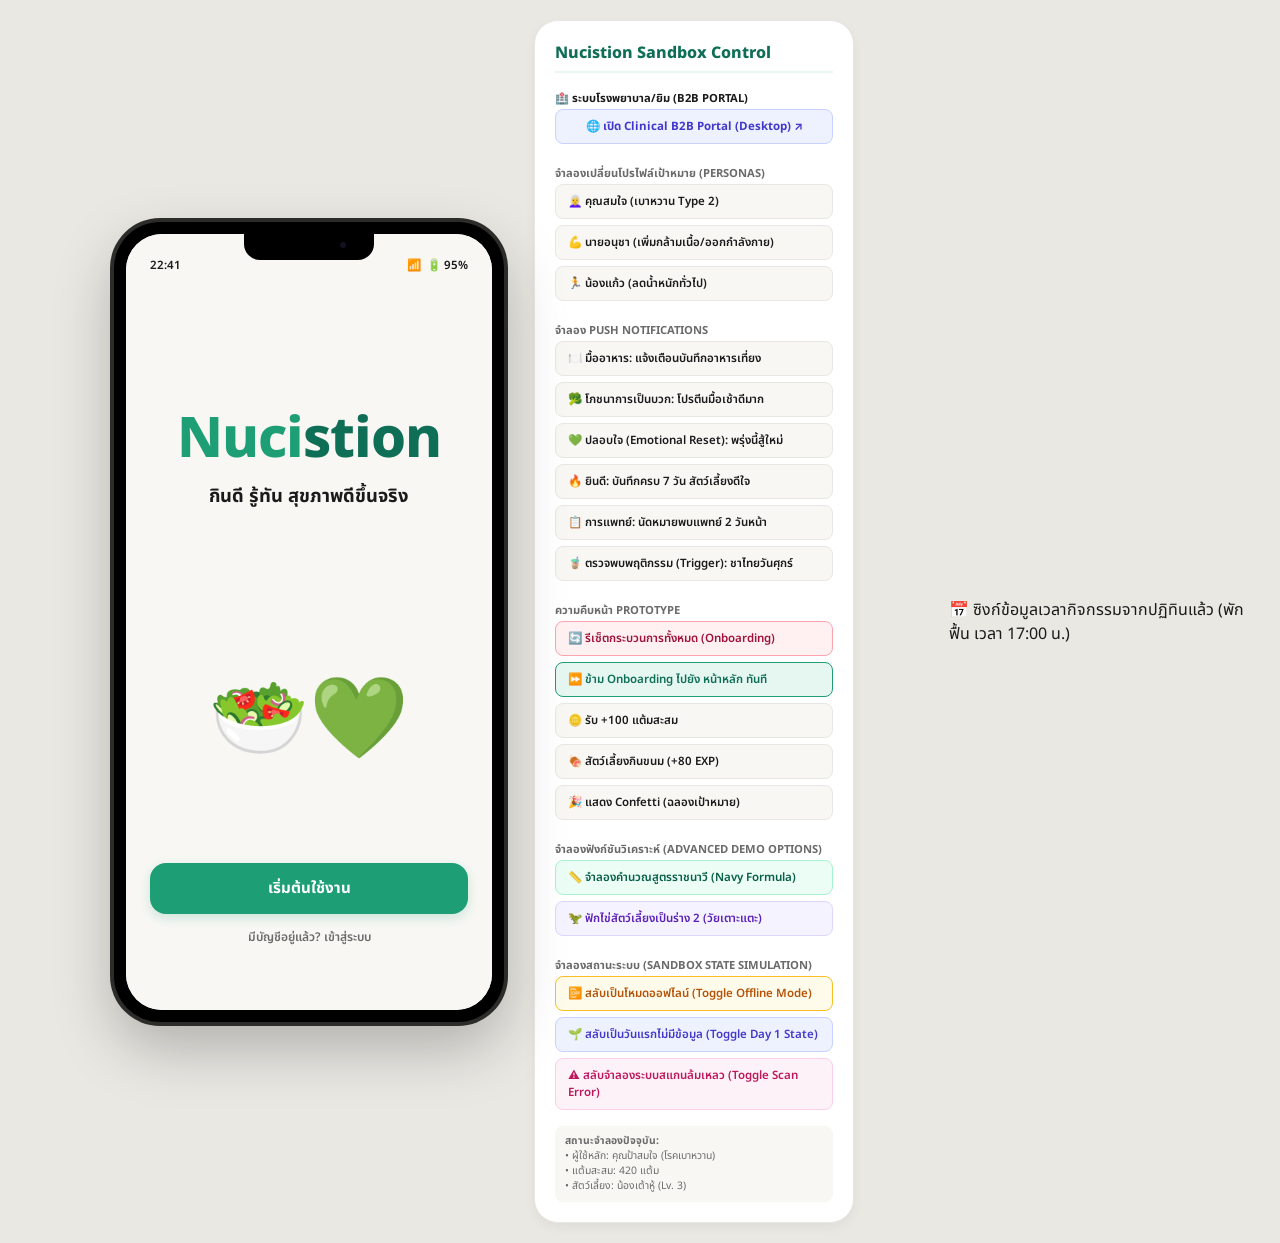
==== commit af6fe5ce: "feat: Add B2B Clinical & Fitness Desktop Portal and link it to B2C Sandbox Control Panel" ====
--- a/index.html
+++ b/index.html
@@ -1913,6 +1913,15 @@
     <div class="control-panel">
       <div class="control-panel-title">Nucistion Sandbox Control</div>
       
+      <div class="control-section">
+        <span class="control-section-lbl" style="color:var(--accent); font-weight:700;">🏥 ระบบโรงพยาบาล/ยิม (B2B Portal)</span>
+        <div class="btn-grid-control">
+          <a href="b2b.html" target="_blank" class="control-btn" style="display:flex; justify-content:center; align-items:center; background:#EEF2FF; border-color:#C7D2FE; color:#4338CA; text-decoration:none; font-weight:700; gap:6px;">
+            🌐 เปิด Clinical B2B Portal (Desktop) ↗️
+          </a>
+        </div>
+      </div>
+
       <div class="control-section">
         <span class="control-section-lbl">จำลองเปลี่ยนโปรไฟล์เป้าหมาย (Personas)</span>
         <div class="btn-grid-control">
